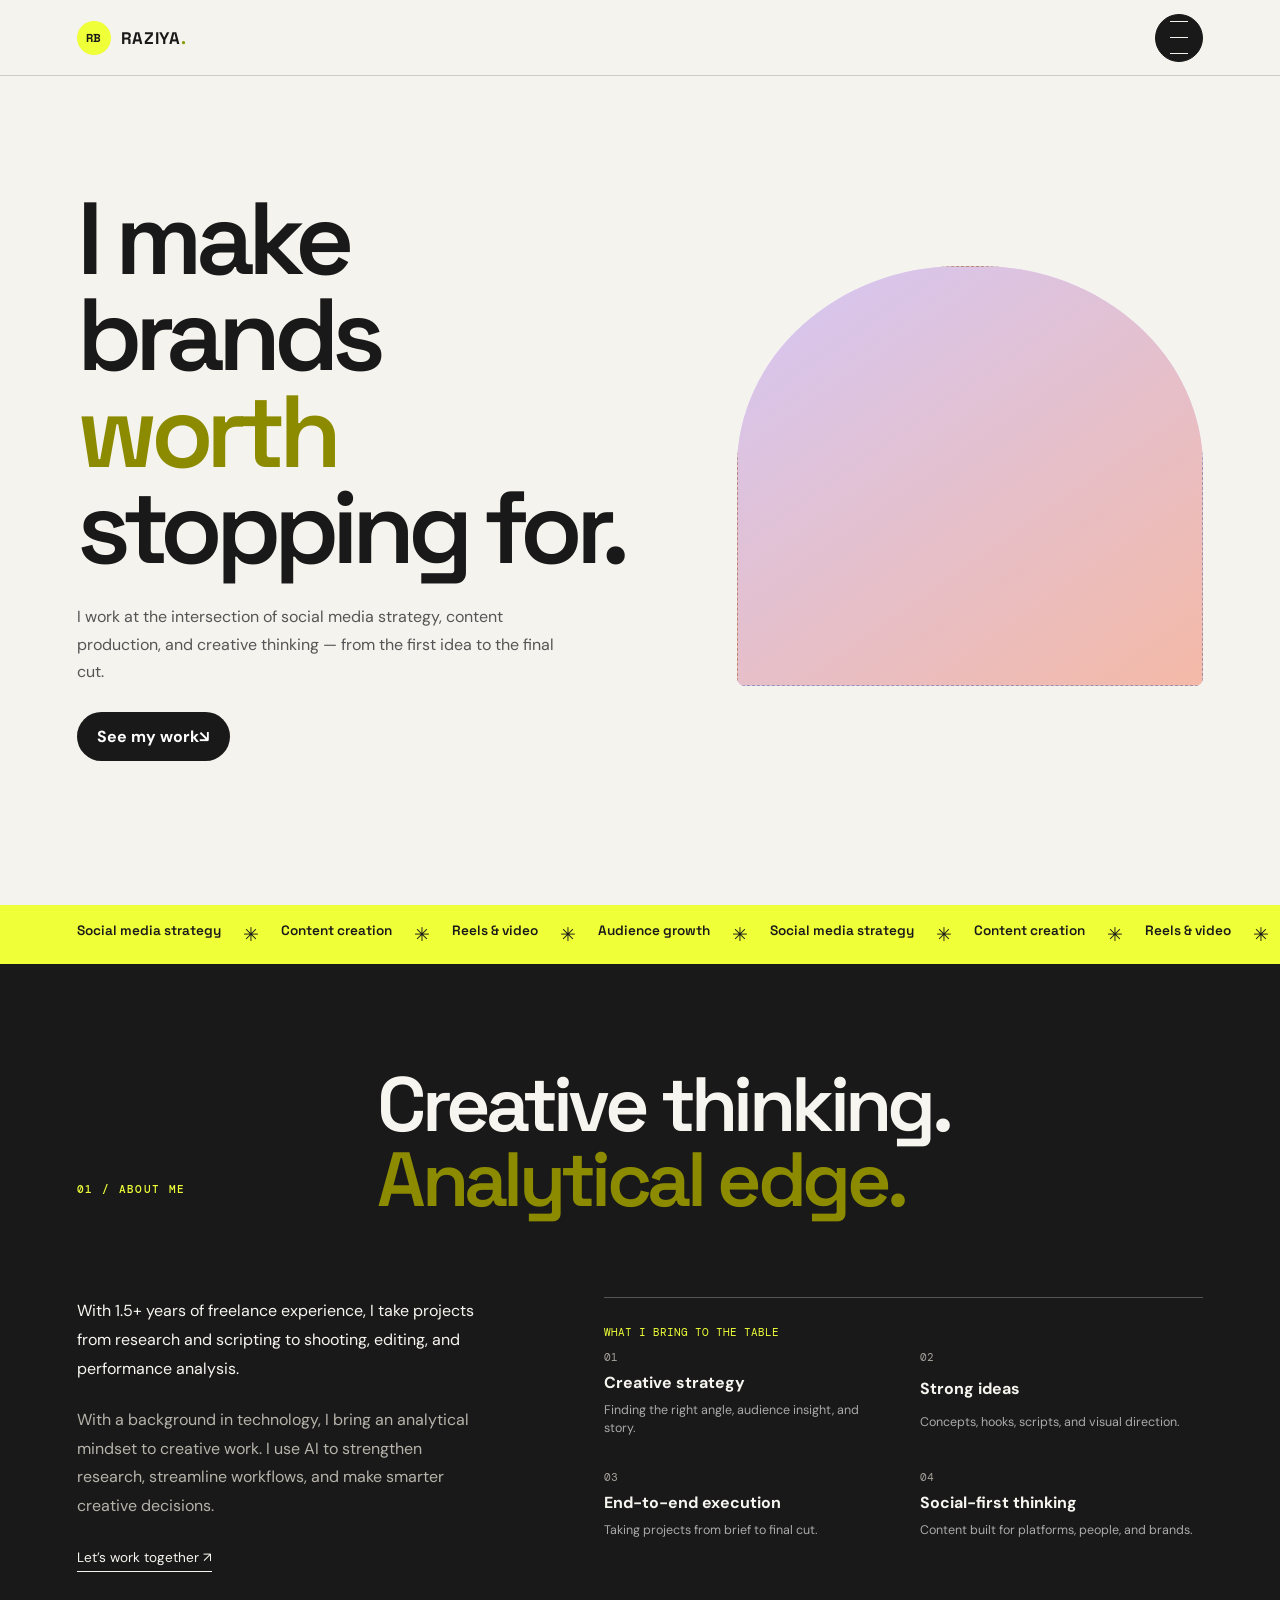
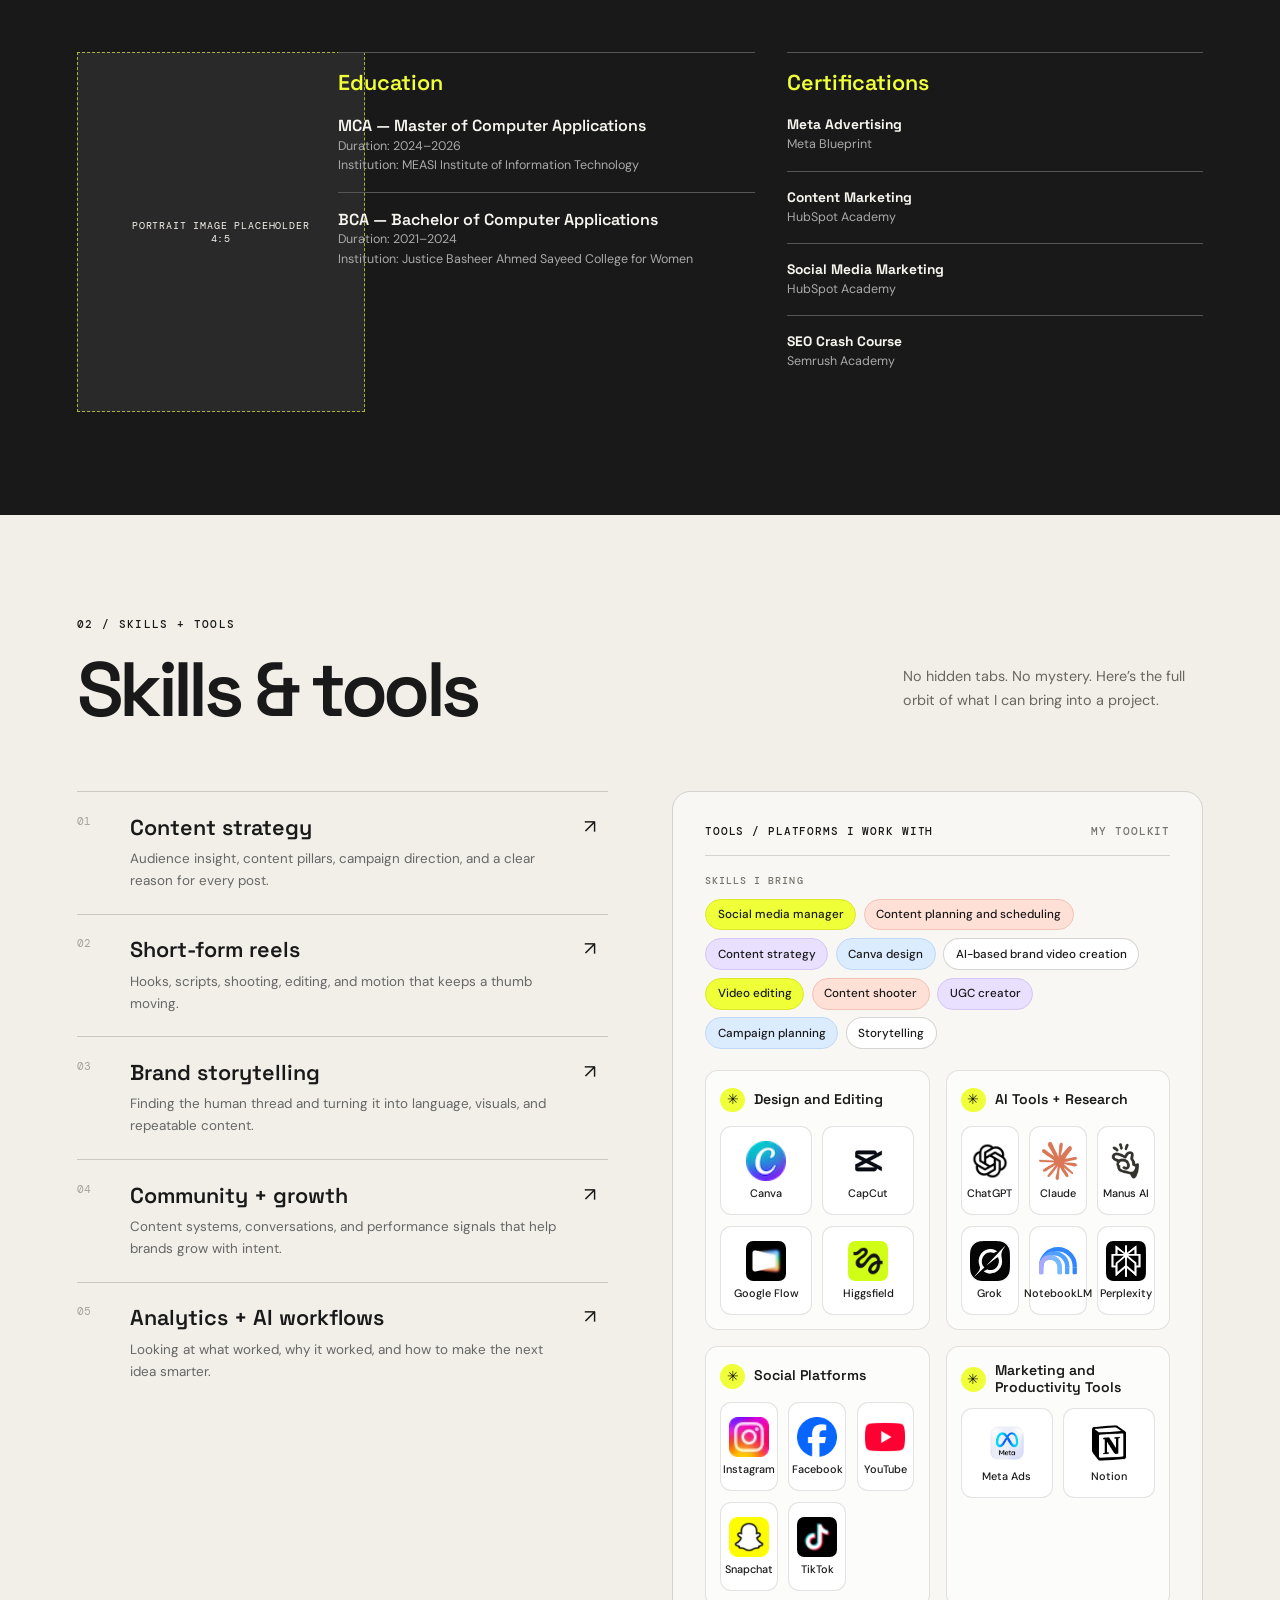
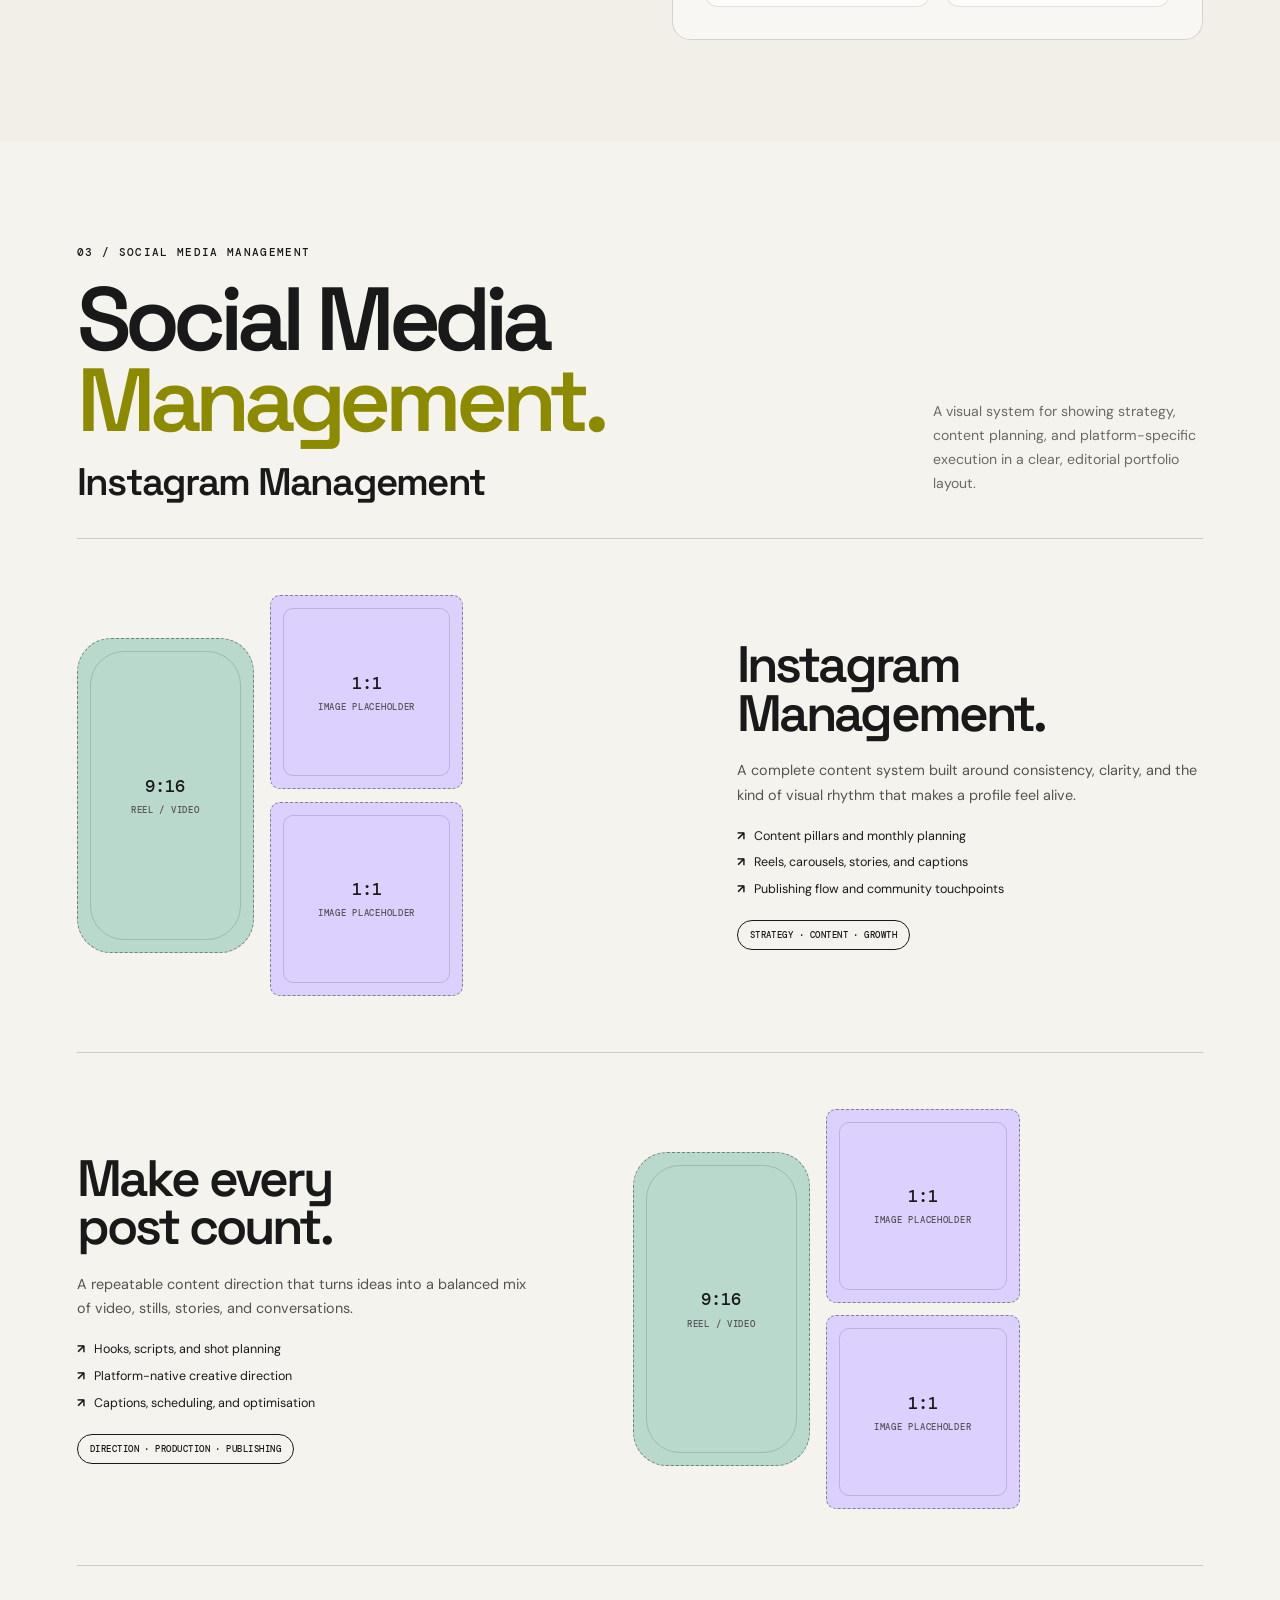
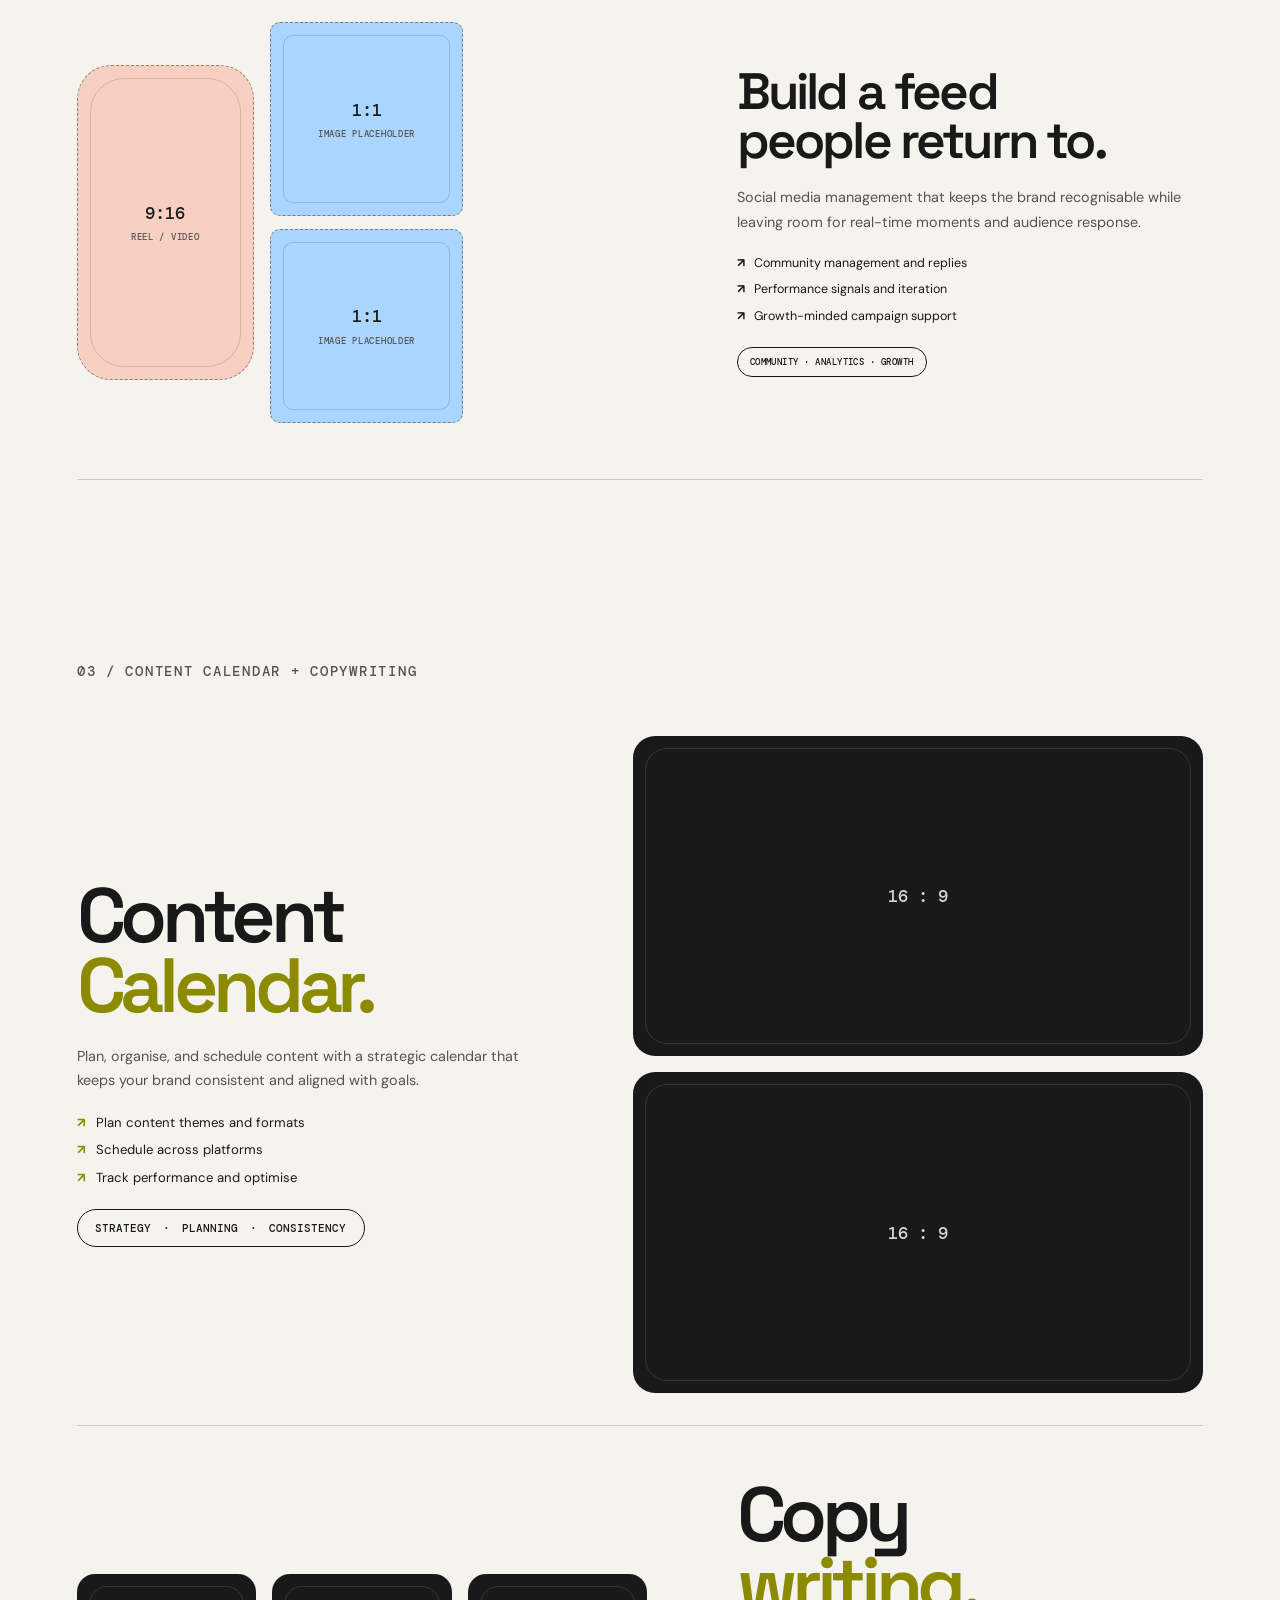
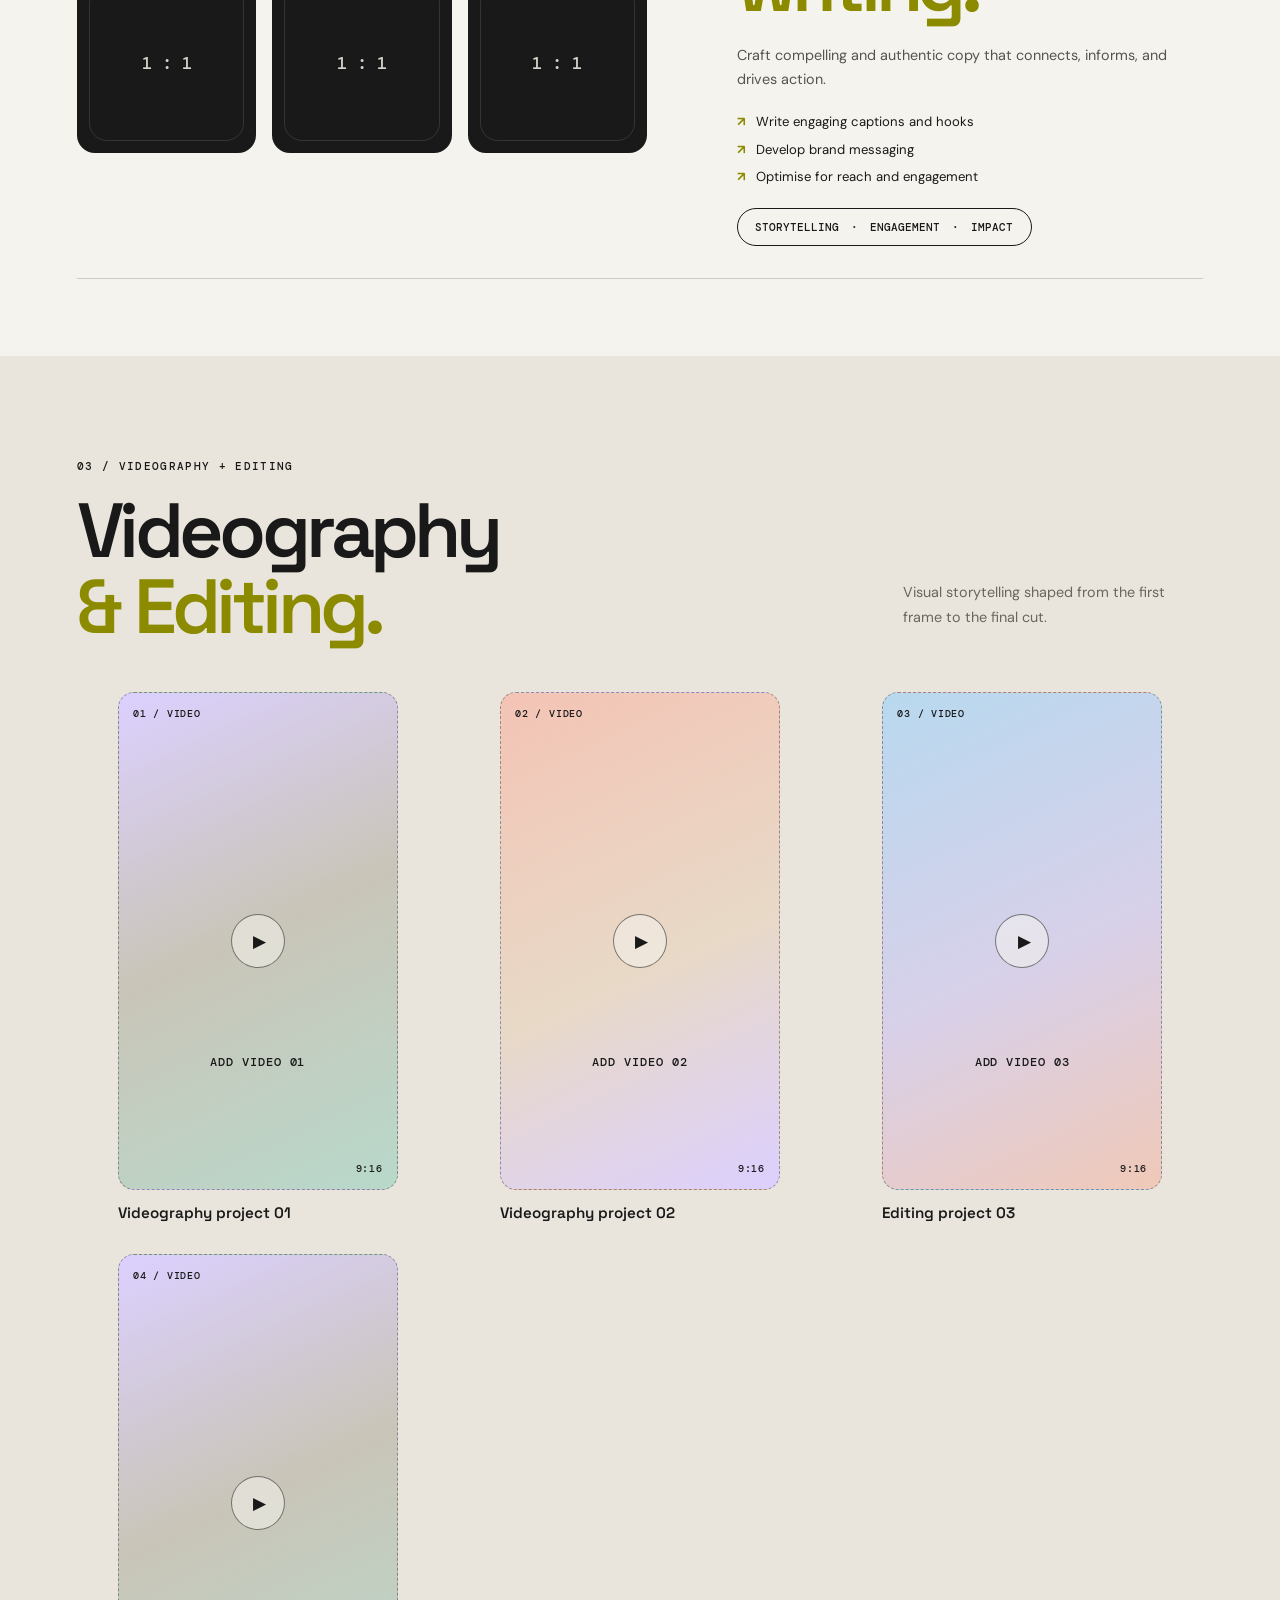
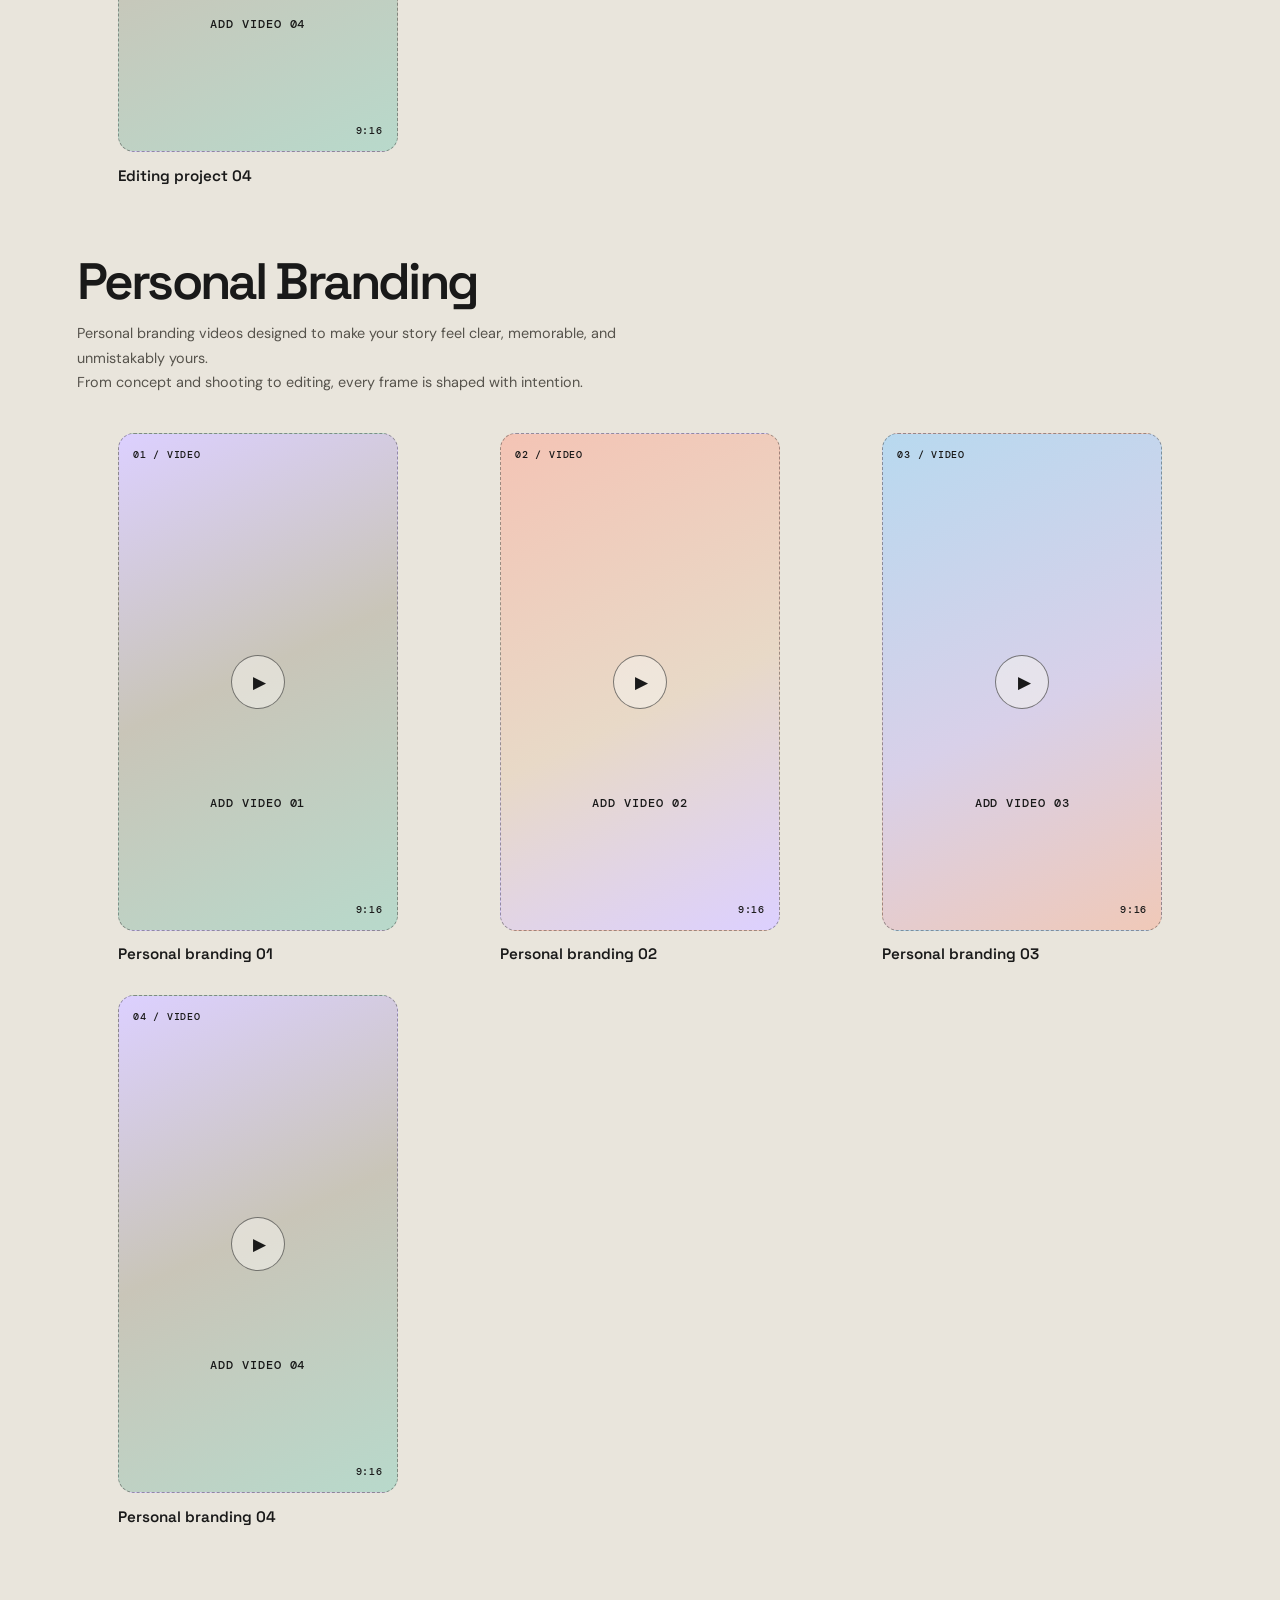
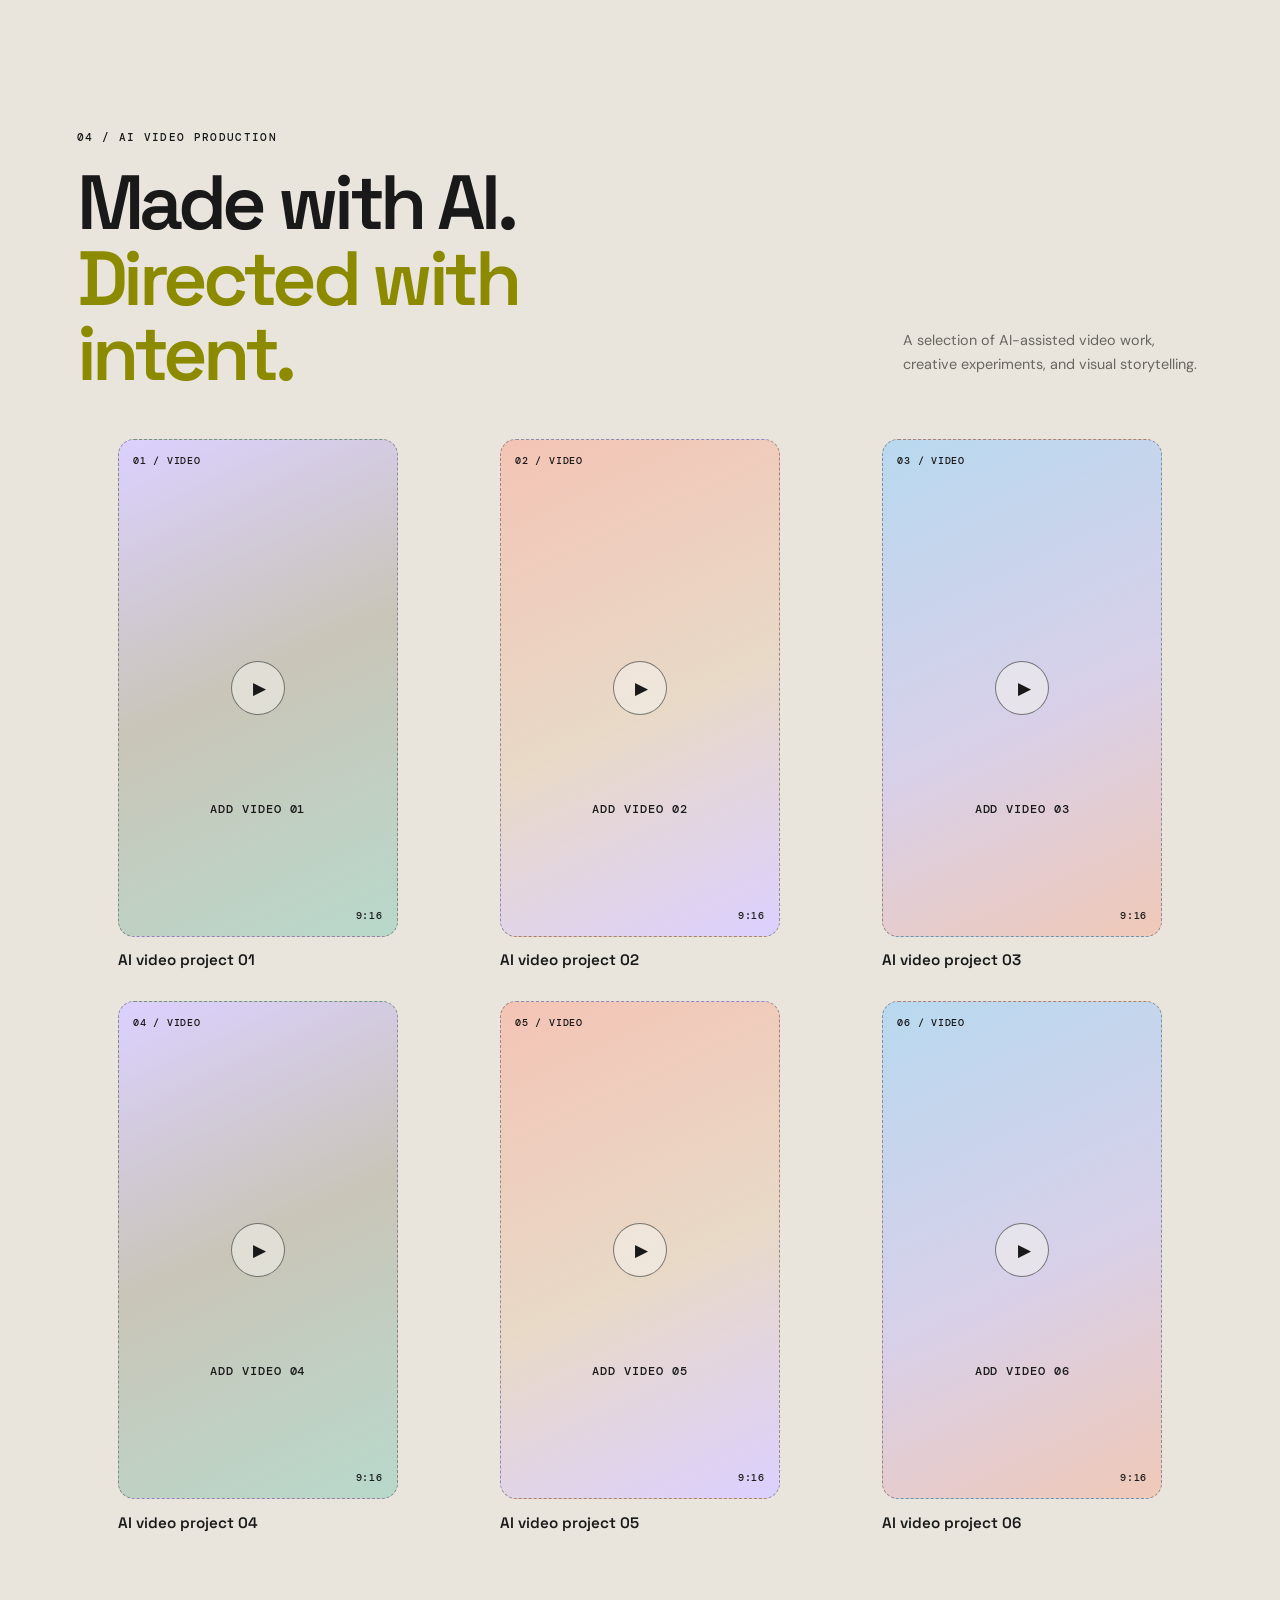
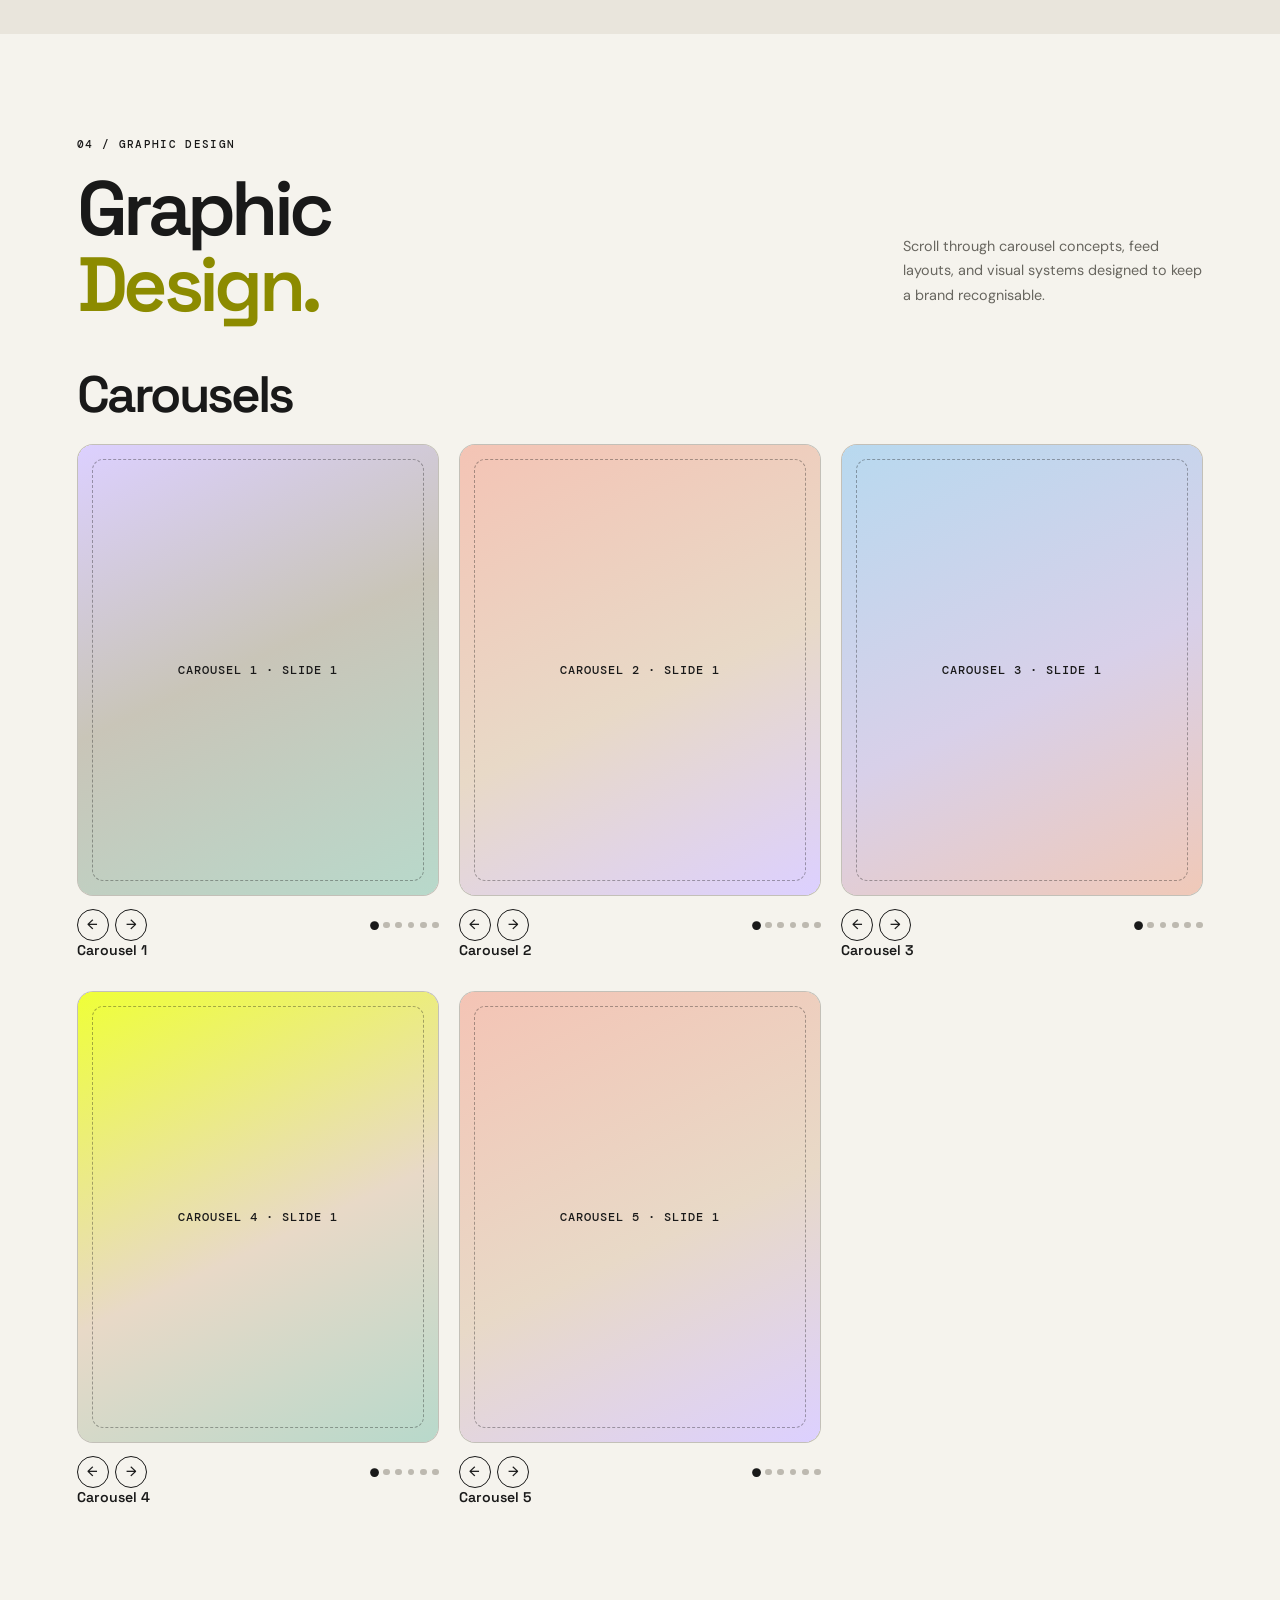
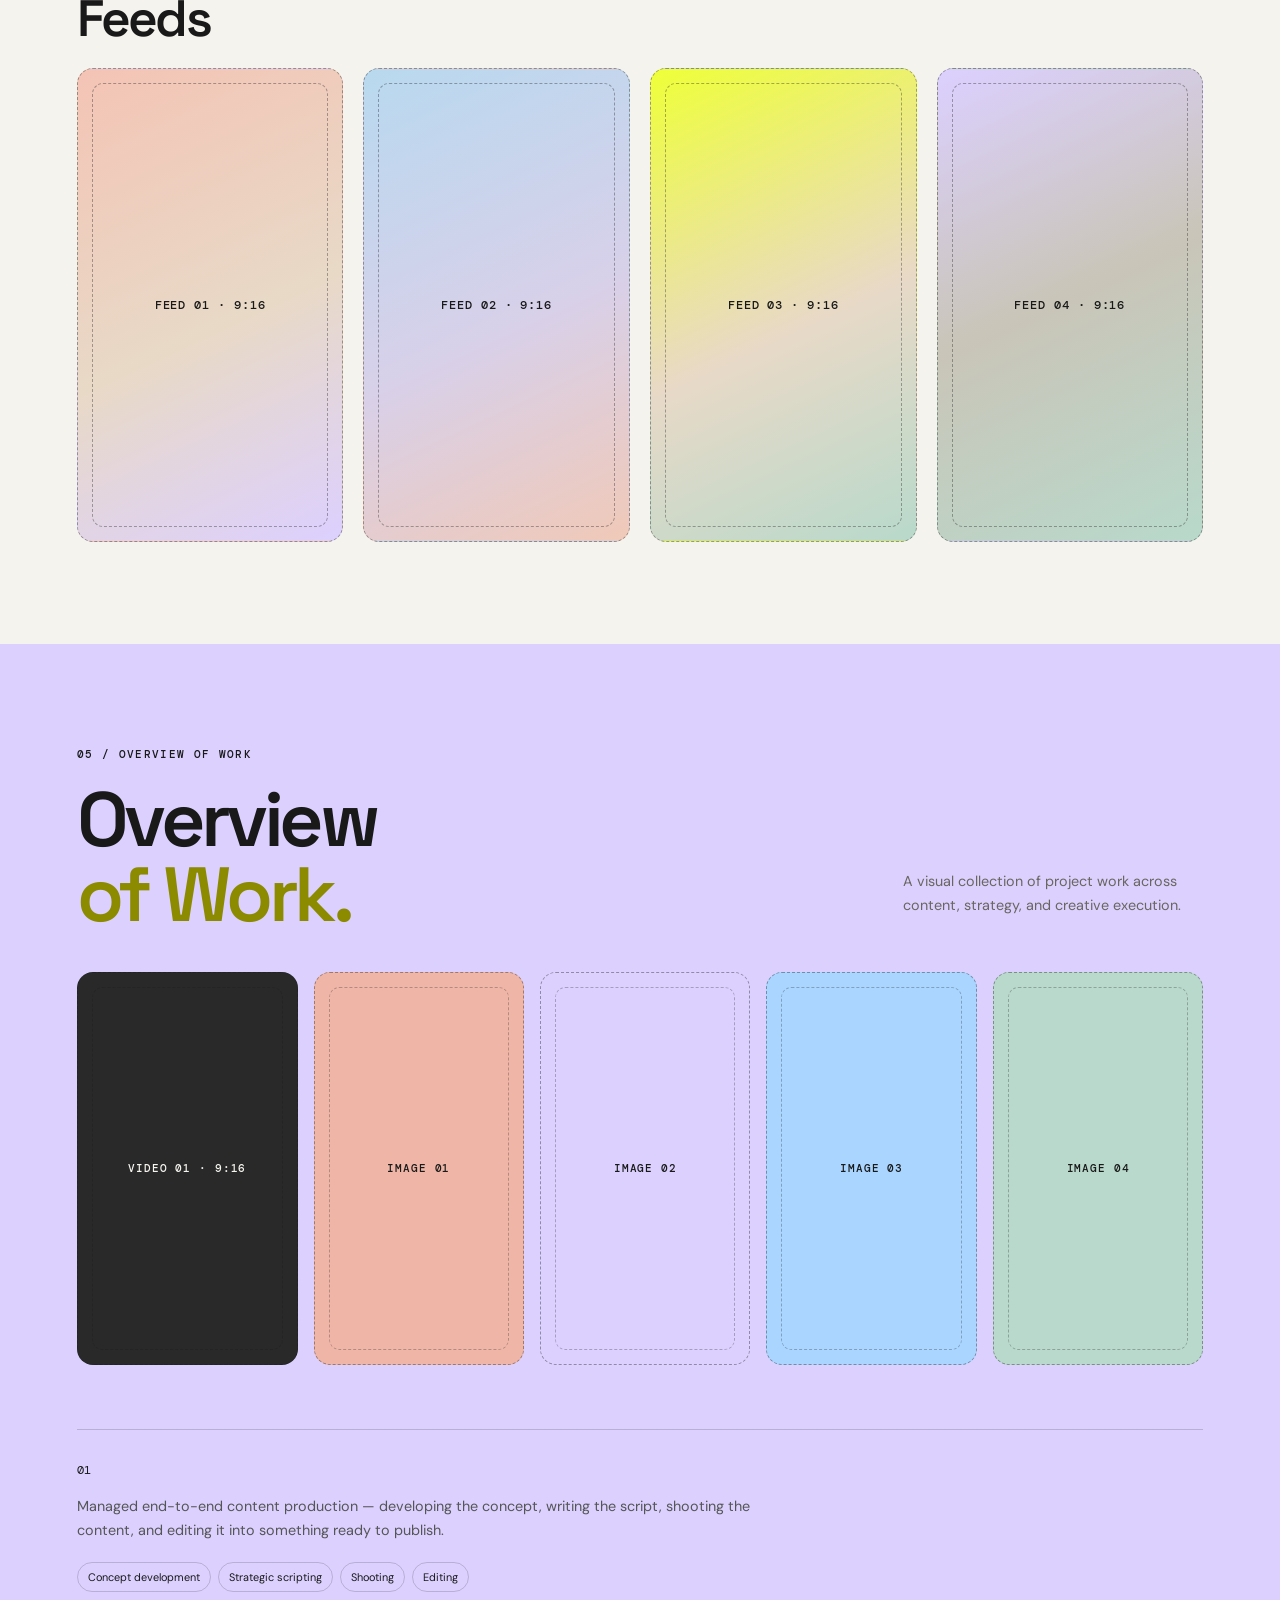
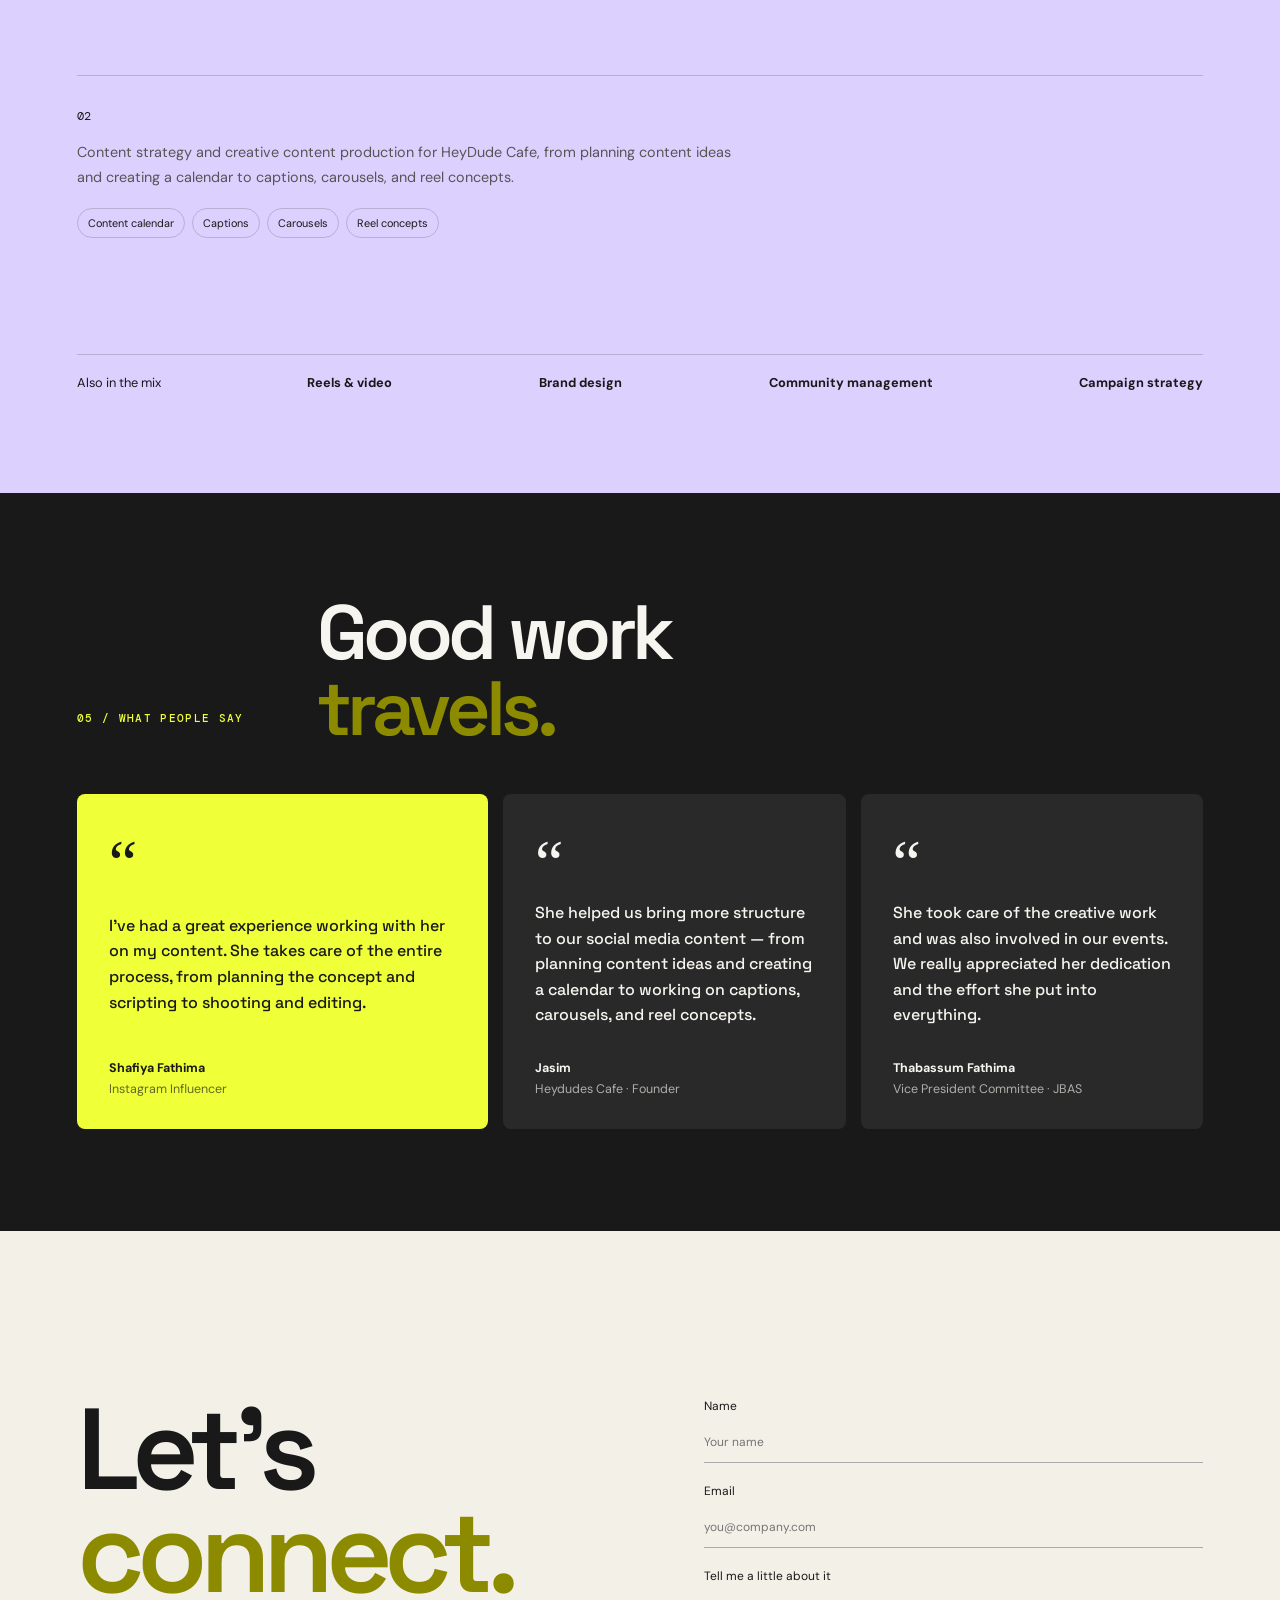
==== index -back up Copy.html @ 6b1a585c "Update portfolio sections" ====
<!doctype html>
<html lang="en">
  <head>
    <meta charset="UTF-8" />
    <meta name="viewport" content="width=device-width, initial-scale=1.0" />
    <meta name="theme-color" content="#efff38" />
    <meta name="description" content="Raziya Banu is a social media strategist and content producer working across strategy, reels, storytelling, and brand growth." />
    <title>Raziya Banu — Portfolio Preview</title>
    <link rel="preconnect" href="https://fonts.googleapis.com" />
    <link rel="preconnect" href="https://fonts.gstatic.com" crossorigin />
    <link href="https://fonts.googleapis.com/css2?family=DM+Mono:wght@400;500&family=DM+Sans:wght@400;500;700&family=Space+Grotesk:wght@500;600;700&display=swap" rel="stylesheet" />
    <style>
      :root{--ink:#191919;--paper:#f5f3ed;--lime:#efff38;--coral:#ff8067;--lilac:#dcd0ff;--blue:#a9d5ff;--muted:#77746d;--line:rgba(25,25,25,.18);font-synthesis:none}
      *{box-sizing:border-box}html{scroll-behavior:smooth}body{margin:0;background:var(--paper);color:var(--ink);font-family:"DM Sans",Arial,sans-serif}a{color:inherit;text-decoration:none}.section-pad{padding:clamp(3.5rem,8vw,7.5rem) max(6vw,24px)}.site-header{height:76px;padding:0 6vw;display:flex;align-items:center;justify-content:space-between;border-bottom:1px solid var(--line);background:var(--paper);position:relative;z-index:2}.wordmark{font:700 1.05rem "Space Grotesk",sans-serif;letter-spacing:.04em;display:flex;align-items:center;gap:10px}.wordmark-mark{display:grid;place-items:center;width:34px;height:34px;background:var(--lime);border-radius:50%;font-size:.72rem}.wordmark-dot{color:#8a9a00}.desktop-nav{display:flex;gap:clamp(14px,2.5vw,34px);font-size:.83rem}.desktop-nav a:hover,.contact-links a:hover{ text-decoration:underline;text-underline-offset:5px}.header-cta{font-size:.75rem;border:1px solid var(--ink);border-radius:99px;padding:11px 16px}.menu-toggle{display:none}.hero{padding-top:2.2rem;padding-bottom:4rem;min-height:640px}.hero-topline,.hero-bottomline,.contact-topline,.footer-bottom{display:flex;justify-content:space-between;gap:20px;font:500 .68rem "DM Mono",monospace;text-transform:uppercase;letter-spacing:.08em}.hero-grid{display:grid;grid-template-columns:1.1fr .9fr;gap:7vw;align-items:center;padding:5rem 0}.kicker{font:500 .7rem "DM Mono",monospace;letter-spacing:.12em;text-transform:uppercase;margin:0 0 1.3rem}.hero h1{font:600 clamp(3.5rem,8vw,7.6rem)/.94 "Space Grotesk",sans-serif;letter-spacing:-.07em;margin:0}.hero h1 em,h2 em,h3 em{font-style:normal;color:#8c8b00}.hero-summary{max-width:480px;line-height:1.7;color:#555;margin:1.7rem 0}.hero-actions{display:flex;align-items:center;gap:25px}.button{display:inline-flex;padding:14px 20px;border:0;border-radius:99px;font-weight:700}.button-dark{background:var(--ink);color:white}.text-link,.line-arrow-link{font-size:.85rem;border-bottom:1px solid;padding-bottom:5px}.hero-stage{height:420px;position:relative;background:var(--lilac);border-radius:48% 48% 8px 8px;overflow:hidden}.media-slot{display:grid;place-items:center;position:relative;min-height:150px;background:rgba(25,25,25,.08);border:1px dashed rgba(25,25,25,.3);color:#555;text-align:center}.slot-index,.slot-meta{position:absolute;font: .58rem "DM Mono",monospace;letter-spacing:.08em}.slot-index{top:12px;left:12px}.slot-meta{bottom:12px;right:12px}.slot-center{font-size:.9rem;line-height:1.5}.hero-image-slot{position:absolute;inset:0;background:linear-gradient(145deg,#d4c7f5,#f4b9a7)}.hero-video-stack{position:absolute;right:7%;bottom:8%;display:flex;gap:12px}.hero-video-slot{width:105px;height:180px;background:#c8e8d9;border-radius:50px}.small-video{background:#f8d2c3}.hero-sticker{position:absolute;left:7%;bottom:9%;background:var(--lime);width:95px;height:95px;border-radius:50%;display:grid;place-items:center;text-align:center;font:600 .68rem "DM Mono";transform:rotate(-12deg)}.hero-sticker strong{font-size:1.3rem}.marquee-band{background:var(--lime);padding:17px 6vw;overflow:hidden;font:600 .85rem "Space Grotesk"}.marquee-track{display:flex;justify-content:space-between;gap:22px;white-space:nowrap}.marquee-track b{font-size:1.2rem}.section-dark{background:var(--ink);color:#f7f5ef}.section-dark .muted-copy,.section-dark .heading-note{color:#b6b3aa}.section-heading{display:grid;grid-template-columns:.5fr 1.2fr .8fr;gap:25px;align-items:end}.section-heading h2,.skills h2,.work h2{font:600 clamp(2.8rem,6vw,5.7rem)/.98 "Space Grotesk";letter-spacing:-.06em;margin:0}.lime{color:var(--lime)}.heading-note{max-width:300px;line-height:1.7;color:#68665f;font-size:.9rem}.about-body{display:grid;grid-template-columns:.8fr 1.2fr;gap:10vw;margin:5rem 0}.about-copy{max-width:430px;line-height:1.8}.about-copy p{margin:0 0 1.4rem}.about-brings{border-top:1px solid #555;padding-top:1rem}.bring-label{font: .68rem "DM Mono";text-transform:uppercase;color:var(--lime)}.bring-grid{display:grid;grid-template-columns:1fr 1fr;gap:2rem}.bring-grid div{display:grid;gap:8px}.bring-grid span,.capability-number{font: .7rem "DM Mono";color:#a6a39b}.bring-grid small{color:#aaa;font-size:.78rem;line-height:1.5}.media-row{display:grid;grid-template-columns:1fr 1fr .7fr;gap:14px}.landscape-slot{min-height:220px}.coral-slot{background:#f3b5a4}.lilac-slot{background:#d9ccf4}.about-video-slot{background:#b6d8cb}.skills{background:#f1efe8}.skills-heading,.work-heading{display:flex;justify-content:space-between;align-items:end;gap:30px;margin-bottom:4rem}.skills-heading>div,.work-heading>div{max-width:600px}.skills-layout{display:grid;grid-template-columns:1fr 1fr;gap:7vw}.capability-row{display:grid;grid-template-columns:38px 1fr 24px;gap:15px;padding:1.35rem 0;border-top:1px solid var(--line);align-items:start}.capability-row h3{font:600 1.35rem "Space Grotesk";margin:0 0 .45rem}.capability-row p{font-size:.84rem;line-height:1.65;color:#666;margin:0;max-width:470px}.capability-arrow{font-size:1.2rem}.tool-stack{background:#e8e5dc}.work{background:var(--lilac)}.work-wall{display:grid;gap:5rem}.project-card{display:grid;grid-template-columns:35px 1fr 1fr;gap:25px;align-items:center}.project-cafe{grid-template-columns:35px 1fr 1fr}.project-number{font: .75rem "DM Mono"}.project-media{display:flex;gap:12px;align-items:center}.project-image{flex:1;min-height:300px}.project-reel{width:35%;min-height:260px}.project-image-coral{background:#efb6a7}.project-reel-dark{background:#292929;color:white}.project-reel-mint{background:#a9d5c4}.project-image-blue{background:#a9d5ff}.project-copy{padding:1.5rem}.project-meta{display:flex;flex-wrap:wrap;gap:12px;justify-content:space-between;font: .62rem "DM Mono";text-transform:uppercase}.project-copy h3{font:600 clamp(2rem,4vw,3.7rem)/1 "Space Grotesk";letter-spacing:-.05em;margin:1.5rem 0}.project-copy p{line-height:1.7;color:#555;font-size:.9rem}.project-tags{display:flex;flex-wrap:wrap;gap:7px;margin:1.2rem 0}.project-tags span{font-size:.68rem;border:1px solid var(--line);border-radius:99px;padding:7px 10px}.project-link{font-size:.8rem;border-bottom:1px solid;padding-bottom:5px}.work-strip{display:flex;justify-content:space-between;gap:15px;flex-wrap:wrap;border-top:1px solid var(--line);margin-top:4rem;padding-top:1.2rem;font-size:.8rem}.testimonial-heading{margin-bottom:3rem}.testimonial-wall{display:grid;grid-template-columns:1.2fr 1fr 1fr;gap:15px}.quote-card{padding:2rem;background:#292929;border-radius:8px;display:flex;flex-direction:column;justify-content:space-between;min-height:260px}.quote-feature{background:var(--lime);color:var(--ink)}.quote-mark{font:4rem Georgia}.quote-card blockquote,.quote-card p{font:500 1rem/1.6 "Space Grotesk";margin:0 0 2rem}.quote-author{display:grid;gap:5px;font-size:.78rem}.quote-author span{opacity:.65}.contact{background:#f3f0e7}.contact-layout{display:grid;grid-template-columns:1fr 1fr;gap:10vw;padding:4rem 0}.contact-copy h2{font:600 clamp(4rem,9vw,8rem)/.9 "Space Grotesk";letter-spacing:-.07em;margin:0}.contact-copy p{max-width:420px;line-height:1.7;color:#555}.email-link{display:inline-block;margin:1.2rem 0;font:600 1.1rem "Space Grotesk"}.contact-links{display:flex;gap:20px;flex-wrap:wrap;font-size:.8rem}.contact-form{display:grid;gap:1.2rem}.contact-form label{display:grid;gap:8px;font-size:.75rem}.contact-form input,.contact-form textarea{width:100%;border:0;border-bottom:1px solid #aaa;background:transparent;padding:12px 0;font:inherit;resize:vertical}.contact-media-row{display:grid;grid-template-columns:1fr 1fr .7fr;gap:14px}.contact-image-slot,.contact-video-slot{min-height:200px}.contact-blue{background:#b4d9f4}.contact-coral{background:#f2b6a6}.contact-video-slot{background:#b9d9cc}.site-footer{background:var(--ink);color:white;padding:3rem 6vw}.footer-top{display:flex;align-items:center;justify-content:space-between;padding-bottom:3rem}.footer-top p{line-height:1.5;color:#bbb}.back-top{font-size:.8rem}.footer-bottom{border-top:1px solid #555;padding-top:1.2rem;color:#aaa}.footer-bottom div{display:flex;gap:18px}
      @media(max-width:800px){.desktop-nav{display:none}.header-cta{margin-left:auto}.hero-grid{grid-template-columns:1fr;padding:3.5rem 0;gap:3rem}.hero-stage{height:340px}.section-heading{grid-template-columns:1fr;gap:12px}.about-body,.skills-layout,.contact-layout{grid-template-columns:1fr;gap:3rem}.skills-heading,.work-heading{align-items:start;flex-direction:column}.project-card,.project-cafe{grid-template-columns:25px 1fr}.project-card .project-media{grid-column:2}.project-card .project-copy{grid-column:2}.testimonial-wall{grid-template-columns:1fr}.quote-card{min-height:210px}.bring-grid{gap:1.5rem}.footer-top{gap:20px;flex-wrap:wrap}}
      @media(max-width:520px){.site-header{padding:0 20px}.header-cta{font-size:.65rem;padding:9px 11px}.section-pad{padding-left:22px;padding-right:22px}.hero-topline span:last-child{display:none}.hero h1{font-size:3.65rem}.hero-stage{height:290px}.marquee-track{justify-content:flex-start}.media-row,.contact-media-row{grid-template-columns:1fr 1fr}.media-row>*:last-child,.contact-media-row>*:last-child{display:none}.bring-grid{grid-template-columns:1fr 1fr}.skills-heading{margin-bottom:2.5rem}.project-media{min-width:0}.project-image{min-height:220px}.project-reel{min-height:190px}.footer-bottom{flex-wrap:wrap}.tool-stack{padding:1rem!important}}
    </style>
    <style>
      /* Skills + tools refresh */
      #skills .skills-layout { align-items: start; gap: clamp(2rem, 5vw, 5.5rem); }
      #skills .tool-stack { padding: clamp(1.15rem, 2.5vw, 2rem); border: 1px solid rgba(25, 25, 25, .16); border-radius: 1.15rem; background: rgba(255,255,255,.48); min-width: 0; }
      #skills .tool-stack-top { display:flex; justify-content:space-between; gap:1rem; align-items:center; padding-bottom:1rem; margin-bottom:1.1rem; border-bottom:1px solid rgba(25,25,25,.16); font: 500 .68rem/1.4 "DM Mono", monospace; letter-spacing:.08em; text-transform:uppercase; }
      #skills .tool-stack-top span:last-child { opacity:.58; white-space:nowrap; }
      #skills .tool-groups { display:grid; grid-template-columns:repeat(2,minmax(0,1fr)); align-items:stretch; gap:1rem; }
      #skills .tool-group { min-width:0; padding:.9rem; border:1px solid rgba(25,25,25,.12); border-radius:.8rem; background:rgba(255,255,255,.58); }
      #skills .tool-group-heading { display:flex; align-items:center; gap:.55rem; min-height:1.8rem; margin:0 0 .7rem; }
      #skills .tool-group-icon { display:grid; place-items:center; width:1.55rem; height:1.55rem; flex:0 0 1.55rem; border-radius:50%; background:#efff38; font-size:.85rem; }
      #skills .tool-group-heading h3 { margin:0; font:600 .88rem/1.25 "Space Grotesk",sans-serif; }
      #skills .tool-skills-label { margin: .15rem 0 .7rem; font:500 .65rem/1.3 "DM Mono",monospace; letter-spacing:.1em; text-transform:uppercase; color:#77746d; }
      #skills .tool-skill-cloud { margin-bottom:1.3rem; }
      #skills .tool-group-wide { grid-column:1 / -1; }
      #skills .brand-tool-grid { display:grid; grid-template-columns:repeat(4,minmax(0,1fr)); gap:.5rem; }
      #skills .brand-tool { display:flex; min-width:0; min-height:6rem; flex-direction:column; align-items:center; justify-content:center; gap:.4rem; padding:.6rem .25rem; border:1px solid rgba(25,25,25,.12); border-radius:.7rem; background:#fff; font:500 .68rem/1.2 "DM Sans",sans-serif; text-align:center; }
      #skills .brand-icon { display:grid; place-items:center; width:2.5rem; height:2.5rem; color:#191919; }
      #skills .brand-icon svg { width:100%; height:100%; }
      #skills .social-icon-grid { display:grid; grid-template-columns:repeat(5,minmax(0,1fr)); align-items:center; justify-items:center; width:100%; gap:.8rem; padding:.35rem 0; }
      #skills .social-icon { display:grid; place-items:center; width:100%; min-width:0; height:3rem; padding:0; border:0; border-radius:0; background:transparent; color:#191919; }
      #skills .social-icon svg { display:block; width:2.15rem; height:2.15rem; }
      #skills .social-icon.instagram { color:#c13584; }
      #skills .social-icon.facebook { color:#1877f2; }
      #skills .social-icon.youtube { color:#ff0033; }
      #skills .social-icon.snapchat { color:#111; }
      #skills .social-icon.tiktok { color:#111; }
      #skills .capcut-icon { color:#111; }
      #skills .flow-icon { color:#4285f4; }
      #skills .higgs-icon { color:#6f54b5; }
      #skills .tool-cloud { display:flex; flex-wrap:wrap; gap:.48rem; }
      #skills .tool-pill { display:inline-flex; align-items:center; max-width:100%; padding:.48rem .72rem; border:1px solid rgba(25,25,25,.18); border-radius:999px; background:#fff; color:#191919; font:500 .73rem/1.25 "DM Sans",sans-serif; overflow-wrap:anywhere; }
      #skills .tool-pill.tool-lime { background:#efff38; border-color:#dce92d; }
      #skills .tool-pill.tool-coral { background:#ffe0d7; border-color:#f2c2b6; }
      #skills .tool-pill.tool-lilac { background:#e9e0ff; border-color:#d4c7f5; }
      #skills .tool-pill.tool-blue { background:#dcecff; border-color:#bfd8f5; }
      #skills .tool-note { display:flex; flex-direction:column; gap:.35rem; margin-top:1.2rem; padding:1rem 1.1rem; border-radius:.75rem; background:#191919; color:#fff; }
      #skills .tool-note span { color:#efff38; font:500 .65rem/1.3 "DM Mono",monospace; letter-spacing:.1em; text-transform:uppercase; }
      #skills .tool-note strong { font:600 1rem/1.35 "Space Grotesk",sans-serif; }
      @media (max-width: 760px) {
        #skills .tool-groups { grid-template-columns:1fr; }
        #skills .tool-group { padding:.9rem; }
        #skills .tool-group-wide { grid-column:auto; }
        #skills .brand-tool-grid { grid-template-columns:repeat(4,minmax(0,1fr)); }
      }
      @media (max-width: 420px) { #skills .social-icon-grid { gap:.55rem; } #skills .social-icon svg { width:1.9rem; height:1.9rem; } }
      /* Colored icon grid: scoped to Skills + Tools only */
      #skills .tool-groups { grid-template-columns:repeat(2,minmax(0,1fr)); align-items:start; gap:1rem; }
      #skills .tool-group-wide { grid-column:auto; }
      #skills .brand-tool-grid { grid-template-columns:repeat(2,minmax(0,1fr)); gap:.65rem; }
      #skills .brand-tool-grid.ai-tools { grid-template-columns:repeat(3,minmax(0,1fr)); gap:.65rem; }
      #skills .brand-tool-grid.social-tools { grid-template-columns:repeat(3,minmax(0,1fr)); gap:.65rem; }
      #skills .brand-tool-grid.marketing-tools { grid-template-columns:repeat(2,minmax(0,1fr)); grid-auto-rows:minmax(5.6rem,auto); width:100%; max-width:13rem; gap:.65rem; align-items:stretch; margin-top:0; margin-bottom:auto; }
      #skills .tool-group.tool-group-wide:has(.marketing-tools) { align-self:stretch; display:flex; flex-direction:column; }
      #skills .brand-tool-grid.marketing-tools .brand-tool { width:100%; height:100%; min-height:5.6rem; }
      #skills .brand-tool { min-height:5.6rem; }
      #skills .brand-icon { overflow:hidden; border-radius:.45rem; }
      #skills .brand-icon img { display:block; width:100%; height:100%; object-fit:contain; }
      #skills .social-tools .brand-tool { min-height:5.6rem; }
      @media (max-width:900px) and (min-width:761px) {
        #skills .tool-groups { gap:.75rem; }
        #skills .brand-tool-grid { gap:.4rem; }
        #skills .brand-tool { min-height:5.2rem; padding:.5rem .2rem; }
        #skills .brand-icon { width:2.25rem; height:2.25rem; }
      }
      @media (max-width:760px) {
        #skills .tool-groups { grid-template-columns:1fr; }
        #skills .tool-group-wide { grid-column:auto; }
        #skills .brand-tool-grid { grid-template-columns:repeat(2,minmax(0,1fr)); gap:.6rem; }
        #skills .brand-tool-grid.ai-tools { grid-template-columns:repeat(3,minmax(0,1fr)); gap:.6rem; }
        #skills .brand-tool-grid.social-tools { grid-template-columns:repeat(3,minmax(0,1fr)); gap:.6rem; }
        #skills .brand-tool-grid.marketing-tools { grid-template-columns:repeat(2,minmax(0,1fr)); grid-auto-rows:minmax(5.2rem,auto); max-width:13rem; gap:.6rem; margin-top:0; margin-bottom:auto; }
      }
      @media (max-width:420px) {
        #skills .brand-tool-grid, #skills .brand-tool-grid.ai-tools, #skills .brand-tool-grid.social-tools, #skills .brand-tool-grid.marketing-tools { grid-template-columns:repeat(2,minmax(0,1fr)); gap:.55rem; }
        #skills .brand-tool-grid.marketing-tools { grid-auto-rows:minmax(5rem,auto); max-width:none; margin-top:0; margin-bottom:auto; }
      }
    </style>

    <style>
      .ai-video { background:#e9e5dc; }
      .ai-video-heading { display:flex; justify-content:space-between; align-items:end; gap:30px; margin-bottom:3rem; }
      .ai-video-heading>div { max-width:650px; }
      .ai-video h2 { margin:0; font:600 clamp(2.8rem,6vw,5.7rem)/.98 "Space Grotesk"; letter-spacing:-.06em; }
      .ai-video h2 em { color:#8c8b00; }
      .ai-video-grid { display:grid; grid-template-columns:repeat(3,minmax(0,1fr)); gap:2rem 1.25rem; }
      .ai-video-card { min-width:0; }
      .ai-video-frame { position:relative; display:grid; place-items:center; width:min(100%,280px); aspect-ratio:9 / 16; margin:0 auto; overflow:hidden; border:1px dashed rgba(25,25,25,.38); border-radius:1rem; background:linear-gradient(155deg,#dcd0ff 0%,#c9c5b8 48%,#b8d9cb 100%); color:#191919; }
      .ai-video-card:nth-child(2) .ai-video-frame,.ai-video-card:nth-child(5) .ai-video-frame { background:linear-gradient(155deg,#f4c4b5,#e8d9c7 55%,#dcd0ff); }
      .ai-video-card:nth-child(3) .ai-video-frame,.ai-video-card:nth-child(6) .ai-video-frame { background:linear-gradient(155deg,#b8d9ef,#d8d0e9 55%,#f0c9b8); }
      .ai-video-index,.ai-video-ratio { position:absolute; font:500 .62rem "DM Mono",monospace; letter-spacing:.08em; }
      .ai-video-index { top:14px; left:14px; }
      .ai-video-ratio { right:14px; bottom:14px; }
      .ai-video-play { display:grid; place-items:center; width:54px; height:54px; padding-left:4px; border:1px solid rgba(25,25,25,.55); border-radius:50%; background:rgba(245,243,237,.55); font-size:1.05rem; }
      .ai-video-hint { position:absolute; bottom:24%; font:500 .72rem "DM Mono",monospace; text-transform:uppercase; letter-spacing:.08em; }
      .ai-video-card>p { width:min(100%,280px); margin: .85rem auto 0; font:600 .95rem "Space Grotesk"; }
      @media(max-width:800px) { .ai-video-heading { align-items:start; flex-direction:column; } .ai-video-grid { grid-template-columns:repeat(2,minmax(0,1fr)); gap:1.5rem 1rem; } }
      @media(max-width:520px) { .ai-video-grid { gap:1.25rem .75rem; } .ai-video-frame { border-radius:.75rem; } .ai-video-card>p { font-size:.8rem; } }
    </style>

  
    <style>
      /* Social Media Management — added after Skills + Tools */
      .social-management { background:var(--paper); }
      .social-management .social-management-heading { display:flex; justify-content:space-between; align-items:end; gap:40px; padding-bottom:2.3rem; border-bottom:1px solid var(--line); }
      .social-management .social-management-heading h2 { max-width:850px; font:600 clamp(3.2rem,7vw,7.2rem)/.9 "Space Grotesk",sans-serif; letter-spacing:-.07em; margin:0; }
      .social-management .social-management-heading h2 em { display:block; color:#8c8b00; font-style:normal; }
      .social-management .social-management-subtitle { font:600 clamp(1.6rem,3vw,2.8rem)/1 "Space Grotesk",sans-serif; letter-spacing:-.045em; margin:1.4rem 0 0; }
      .social-management .social-management-note { max-width:270px; color:#6c6962; font-size:.88rem; line-height:1.7; margin:0 0 .35rem; }
      .social-management .social-case-list { display:grid; gap:0; }
      .social-management .social-case { display:grid; grid-template-columns:minmax(0,1.1fr) minmax(0,.9fr); gap:7vw; align-items:center; padding:3.5rem 0; border-bottom:1px solid var(--line); }
      .social-management .social-case.reverse { grid-template-columns:minmax(0,.9fr) minmax(0,1.1fr); }
      .social-management .social-case.reverse .social-case-media { order:2; }
      .social-management .social-case.reverse .social-case-copy { order:1; }
      .social-management .social-case-media { display:flex; align-items:center; gap:1rem; min-width:0; }
      .social-management .social-frame { position:relative; display:grid; place-items:center; border:1px dashed rgba(25,25,25,.45); color:#555; text-align:center; overflow:hidden; }
      .social-management .social-frame::after { content:""; position:absolute; inset:12px; border:1px solid rgba(25,25,25,.16); border-radius:inherit; pointer-events:none; }
      .social-management .social-frame b { color:var(--ink); font:500 1.05rem "DM Mono",monospace; }
      .social-management .social-frame small { display:block; margin-top:.45rem; font:500 .56rem "DM Mono",monospace; letter-spacing:.08em; text-transform:uppercase; }
      .social-management .social-reel { width:31%; min-width:150px; aspect-ratio:9/16; background:#b8d9cb; border-radius:34px; }
      .social-management .social-square-stack { display:grid; gap:.8rem; width:34%; max-width:230px; }
      .social-management .social-square { width:100%; aspect-ratio:1; background:var(--lilac); border-radius:10px; }
      .social-management .social-case:nth-child(2) .social-reel { background:#b8d9cb; }
      .social-management .social-case:nth-child(2) .social-square { background:#dcd0ff; }
      .social-management .social-case:nth-child(3) .social-reel { background:#f7d0c3; }
      .social-management .social-case:nth-child(3) .social-square { background:#a9d5ff; }
      .social-management .social-case-copy { max-width:500px; }
      .social-management .social-case-copy h3 { font:600 clamp(2.2rem,4vw,4rem)/.95 "Space Grotesk",sans-serif; letter-spacing:-.055em; margin:0 0 1.25rem; }
      .social-management .social-case-copy h3 em { font-style:italic; color:var(--ink); }
      .social-management .social-case-copy p { max-width:500px; color:#56534c; font-size:.9rem; line-height:1.7; margin:0 0 1.2rem; }
      .social-management .social-case-copy ul { display:grid; gap:.55rem; padding:0; margin:0; list-style:none; font-size:.78rem; line-height:1.45; }
      .social-management .social-case-copy li { display:flex; gap:.6rem; align-items:flex-start; }
      .social-management .social-case-copy li::before { content:"↗"; font-weight:700; }
      .social-management .social-case-tag { display:inline-flex; margin-top:1.35rem; padding:.5rem .75rem; border:1px solid var(--ink); border-radius:999px; font:500 .58rem "DM Mono",monospace; letter-spacing:.05em; text-transform:uppercase; }
      @media(max-width:800px) {
        .social-management .social-management-heading { display:block; }
        .social-management .social-management-note { margin-top:1.4rem; }
        .social-management .social-case, .social-management .social-case.reverse { display:flex; flex-direction:column; align-items:stretch; gap:2rem; }
        .social-management .social-case.reverse .social-case-media, .social-management .social-case.reverse .social-case-copy { order:initial; }
        .social-management .social-case-media { justify-content:center; }
        .social-management .social-reel { min-width:112px; }
        .social-management .social-square-stack { width:38%; max-width:180px; }
        .social-management .social-case-copy { max-width:none; }
      }
      @media(max-width:440px) {
        .social-management .social-case-media { gap:.5rem; }
        .social-management .social-reel { min-width:92px; }
        .social-management .social-square-stack { gap:.45rem; }
        .social-management .social-frame b { font-size:.82rem; }
        .social-management .social-frame small { font-size:.45rem; }
      }
    <style>
      /* Content Calendar + Copywriting section */
      .content-copywriting { background:var(--paper); }
      .content-copywriting .content-copywriting-grid { display:grid; gap:3.4rem 7vw; }
      .content-copywriting .content-calendar-row,
      .content-copywriting .copywriting-row { display:grid; grid-template-columns:minmax(0,.9fr) minmax(0,1.1fr); gap:7vw; align-items:center; padding:3.5rem 0; border-bottom:1px solid var(--line); }
      .content-copywriting .copywriting-row { grid-template-columns:minmax(0,1.1fr) minmax(0,.9fr); }
      .content-copywriting .copywriting-row .content-copywriting-media { order:1; }
      .content-copywriting .copywriting-row .content-copywriting-copy { order:2; }
      .content-copywriting .content-copywriting-copy { max-width:500px; }
      .content-copywriting h2 { font:600 clamp(3rem,6vw,6.2rem)/.9 "Space Grotesk",sans-serif; letter-spacing:-.07em; margin:0 0 1.5rem; }
      .content-copywriting h2 em { display:block; color:#8c8b00; font-style:normal; }
      .content-copywriting p { max-width:470px; color:#56534c; font-size:.9rem; line-height:1.7; margin:0 0 1.25rem; }
      .content-copywriting ul { display:grid; gap:.55rem; padding:0; margin:0 0 1.35rem; list-style:none; font-size:.82rem; line-height:1.45; }
      .content-copywriting li { display:flex; gap:.65rem; align-items:flex-start; }
      .content-copywriting li::before { content:"↗"; color:#8c8b00; font-weight:700; }
      .content-copywriting .content-copywriting-tag { display:inline-flex; gap:.75rem; flex-wrap:wrap; border:1px solid var(--ink); border-radius:99px; padding:.7rem 1.1rem; font:500 .67rem "DM Mono",monospace; text-transform:uppercase; }
      .content-copywriting .content-copywriting-media { display:flex; align-items:center; gap:1rem; min-width:0; }
      .content-copywriting .content-copywriting-frame { position:relative; display:grid; place-items:center; background:#191919; color:#d8d5ce; text-align:center; overflow:hidden; }
      .content-copywriting .content-copywriting-frame::after { content:""; position:absolute; inset:12px; border:1px solid rgba(255,255,255,.12); border-radius:inherit; pointer-events:none; }
      .content-copywriting .content-copywriting-frame b { font:500 1.05rem "DM Mono",monospace; }
      .content-copywriting .calendar-media .content-copywriting-frame { width:100%; aspect-ratio:16/9; border-radius:22px; }
      .content-copywriting .calendar-media { display:grid; gap:1rem; }
      .content-copywriting .copywriting-media { display:grid; grid-template-columns:repeat(3,minmax(0,1fr)); gap:1rem; }
      .content-copywriting .copywriting-media .content-copywriting-frame { width:100%; aspect-ratio:1; border-radius:18px; }
      @media (max-width:800px) {
        .content-copywriting .content-calendar-row,
        .content-copywriting .copywriting-row { grid-template-columns:1fr; gap:2.5rem; }
        .content-copywriting .copywriting-row .content-copywriting-media,
        .content-copywriting .copywriting-row .content-copywriting-copy { order:initial; }
      }
      @media (max-width:520px) {
        .content-copywriting .calendar-media .content-copywriting-frame { border-radius:16px; }
        .content-copywriting .copywriting-media { gap:.65rem; }
        .content-copywriting .copywriting-media .content-copywriting-frame { border-radius:12px; }
      }
    </style>
    <style>
      /* Videography + Editing section */
      .videography-editing .videography-subheading { margin:4.5rem 0 1.6rem; font:600 clamp(2rem,4vw,3.7rem)/.98 "Space Grotesk"; letter-spacing:-.055em; }
      .videography-editing .videography-description { max-width:560px; margin:-.7rem 0 2.4rem; color:#56534c; font-size:.9rem; line-height:1.7; }
    </style>
    <style>
      /* Graphic Design section */
      .graphic-design { background:var(--paper); }
      .graphic-design-heading { display:flex; justify-content:space-between; align-items:end; gap:30px; margin-bottom:3rem; }
      .graphic-design-heading>div { max-width:650px; }
      .graphic-design h2 { margin:0; font:600 clamp(2.8rem,6vw,5.7rem)/.98 "Space Grotesk"; letter-spacing:-.06em; }
      .graphic-design h2 em { color:#8c8b00; }
      .graphic-design-subheading { margin:0 0 1.5rem; font:600 clamp(2rem,4vw,3.7rem)/.98 "Space Grotesk"; letter-spacing:-.055em; }
      .graphic-design-group + .graphic-design-group { margin-top:5.5rem; }
      .graphic-carousel-grid { display:grid; grid-template-columns:repeat(3,minmax(0,1fr)); gap:2rem 1.25rem; }
      .graphic-carousel { min-width:0; }
      .graphic-carousel-viewport { position:relative; overflow:hidden; border:1px solid var(--line); border-radius:1rem; background:#e9e5dc; }
      .graphic-carousel-track { display:flex; transition:transform .45s ease; will-change:transform; }
      .graphic-carousel-slide { position:relative; flex:0 0 100%; display:grid; place-items:center; aspect-ratio:4/5; padding:1rem; background:linear-gradient(155deg,#dcd0ff 0%,#c9c5b8 48%,#b8d9cb 100%); color:var(--ink); scroll-snap-align:start; }
      .graphic-carousel:nth-child(2) .graphic-carousel-slide,.graphic-carousel:nth-child(5) .graphic-carousel-slide { background:linear-gradient(155deg,#f4c4b5,#e8d9c7 55%,#dcd0ff); }
      .graphic-carousel:nth-child(3) .graphic-carousel-slide { background:linear-gradient(155deg,#b8d9ef,#d8d0e9 55%,#f0c9b8); }
      .graphic-carousel:nth-child(4) .graphic-carousel-slide { background:linear-gradient(155deg,#efff38,#e8d9c7 55%,#b8d9cb); }
      .graphic-carousel-slide::after { content:""; position:absolute; inset:14px; border:1px dashed rgba(25,25,25,.35); border-radius:.7rem; pointer-events:none; }
      .graphic-carousel-slide span { position:relative; z-index:1; font:500 .75rem "DM Mono",monospace; letter-spacing:.08em; text-transform:uppercase; }
      .graphic-carousel-controls { display:flex; align-items:center; justify-content:space-between; gap:.75rem; margin-top:.8rem; }
      .graphic-carousel-buttons { display:flex; gap:.4rem; }
      .graphic-carousel-button { display:grid; place-items:center; width:2rem; height:2rem; border:1px solid var(--ink); border-radius:50%; background:transparent; color:var(--ink); cursor:pointer; font:500 .85rem "DM Sans",sans-serif; }
      .graphic-carousel-button:hover,.graphic-carousel-button:focus-visible { background:var(--ink); color:var(--paper); }
      .graphic-carousel-dots { display:flex; gap:.35rem; }
      .graphic-carousel-dot { width:.42rem; height:.42rem; padding:0; border:0; border-radius:50%; background:#bdb9b0; cursor:pointer; }
      .graphic-carousel-dot.is-active { background:var(--ink); transform:scale(1.25); }
      .graphic-carousel-label { margin:0; font:600 .88rem "Space Grotesk"; }
      .feeds-grid { display:grid; grid-template-columns:repeat(4,minmax(0,1fr)); gap:1.25rem; }
      .feed-placeholder { position:relative; display:grid; place-items:center; aspect-ratio:9/16; overflow:hidden; border:1px dashed rgba(25,25,25,.38); border-radius:1rem; background:linear-gradient(155deg,#f4c4b5,#e8d9c7 55%,#dcd0ff); color:var(--ink); }
      .feed-placeholder:nth-child(2) { background:linear-gradient(155deg,#b8d9ef,#d8d0e9 55%,#f0c9b8); }
      .feed-placeholder:nth-child(3) { background:linear-gradient(155deg,#efff38,#e8d9c7 55%,#b8d9cb); }
      .feed-placeholder:nth-child(4) { background:linear-gradient(155deg,#dcd0ff,#c9c5b8 48%,#b8d9cb); }
      .feed-placeholder::after { content:""; position:absolute; inset:14px; border:1px dashed rgba(25,25,25,.35); border-radius:.7rem; pointer-events:none; }
      .feed-placeholder span { position:relative; z-index:1; font:500 .72rem "DM Mono",monospace; letter-spacing:.08em; text-transform:uppercase; }
      @media(max-width:800px) {
        .graphic-design-heading { align-items:start; flex-direction:column; }
        .graphic-carousel-grid { grid-template-columns:repeat(2,minmax(0,1fr)); gap:1.5rem 1rem; }
        .feeds-grid { grid-template-columns:repeat(2,minmax(0,1fr)); gap:1rem; }
      }
      @media(max-width:520px) {
        .graphic-design-group + .graphic-design-group { margin-top:4rem; }
        .graphic-carousel-grid { gap:1.25rem .75rem; }
        .graphic-carousel-slide { aspect-ratio:3/4; }
        .graphic-carousel-button { width:1.8rem; height:1.8rem; }
        .feed-placeholder { border-radius:.75rem; }
      }
    </style>
    </style>
    <style>
      /* Targeted portfolio updates */
      .about .section-heading { grid-template-columns:.5fr 1.5fr; }
      .about-details { display:grid; grid-template-columns:minmax(180px,.55fr) minmax(0,1fr) minmax(0,1fr); gap:2rem; margin-top:4rem; }
      .about-portrait { min-height:360px; aspect-ratio:4/5; background:#292929; border:1px dashed rgba(239,255,56,.65); display:grid; place-items:center; color:#f7f5ef; text-align:center; }
      .about-portrait span { font:.65rem "DM Mono",monospace; letter-spacing:.08em; text-transform:uppercase; }
      .about-detail-card { border-top:1px solid #555; padding-top:1rem; }
      .about-detail-card h3 { margin:0 0 1.2rem; color:var(--lime); font:600 1.35rem "Space Grotesk"; }
      .education-item { padding:1rem 0; border-top:1px solid #555; }
      .education-item:first-of-type { border-top:0; padding-top:0; }
      .education-item strong { display:block; color:#f7f5ef; font:600 1rem/1.35 "Space Grotesk"; }
      .education-item span,.certification-list span { display:block; color:#aaa; font-size:.78rem; line-height:1.55; }
      .certification-list { display:grid; gap:0; list-style:none; padding:0; margin:0; }
      .certification-list li { padding:1rem 0; border-top:1px solid #555; color:#f7f5ef; font-size:.86rem; line-height:1.45; }
      .certification-list li:first-child { border-top:0; padding-top:0; }
      .certification-list strong { font-family:"Space Grotesk"; }
      .content-copywriting { padding-top:clamp(3rem,6vw,5rem); padding-bottom:clamp(3rem,6vw,5rem); }
      .content-copywriting .content-calendar-row,.content-copywriting .copywriting-row { padding:2rem 0; }
      .content-copywriting .content-copywriting-grid { gap:1.4rem 7vw; }
      .overview-media-grid { display:grid; grid-template-columns:1.05fr repeat(4,1fr); gap:1rem; margin:0 0 4rem; align-items:stretch; }
      .overview-media-slot { position:relative; display:grid; place-items:center; min-height:260px; overflow:hidden; border:1px dashed rgba(25,25,25,.38); border-radius:1rem; background:#efb6a7; color:var(--ink); text-align:center; }
      .overview-media-slot::after { content:""; position:absolute; inset:14px; border:1px dashed rgba(25,25,25,.28); border-radius:.65rem; pointer-events:none; }
      .overview-media-slot span { position:relative; z-index:1; font:500 .68rem "DM Mono",monospace; letter-spacing:.08em; text-transform:uppercase; }
      .overview-media-slot.overview-video { aspect-ratio:9/16; min-height:0; background:#292929; color:#f7f5ef; }
      .overview-media-slot:nth-child(3) { background:#dcd0ff; }
      .overview-media-slot:nth-child(4) { background:#a9d5ff; }
      .overview-media-slot:nth-child(5) { background:#b8d9cb; }
      .overview-media-slot:nth-child(6) { background:#f4c4b5; }
      .overview-media-slot.overview-video span { color:#f7f5ef; }
      .work .work-heading { margin-bottom:2.5rem; }
      .work .work-wall { gap:2rem; }
      .work .project-card { display:block; padding:2rem 0; border-top:1px solid var(--line); }
      .work .project-number { margin-bottom:1rem; }
      .work .project-copy { max-width:760px; padding:0; }
      .work .project-copy p { max-width:680px; }
      @media(max-width:800px) {
        .about .section-heading { grid-template-columns:1fr; }
        .about-details { grid-template-columns:1fr 1fr; }
        .about-portrait { grid-row:span 2; }
        .overview-media-grid { grid-template-columns:repeat(4,1fr); }
        .overview-media-slot.overview-video { grid-column:span 2; grid-row:span 2; }
      }
      @media(max-width:520px) {
        .about-details { grid-template-columns:1fr; }
        .about-portrait { grid-row:auto; min-height:0; }
        .overview-media-grid { grid-template-columns:1fr 1fr; gap:.75rem; }
        .overview-media-slot { min-height:180px; }
        .overview-media-slot.overview-video { grid-column:span 1; grid-row:span 2; }
      }
    </style>
    <style>
      /* Navigation panel — rebuilt to match the supplied reference */
      .site-header { position:relative; z-index:30; }
      .site-header .desktop-nav,
      .site-header .header-cta { display:none; }

      .menu-toggle {
        display:grid;
        place-items:center;
        gap:5px;
        width:48px;
        height:48px;
        margin-left:auto;
        padding:0;
        border:1px solid var(--ink);
        border-radius:50%;
        background:var(--ink);
        color:var(--paper);
        cursor:pointer;
        transition:transform .25s ease, background .25s ease, color .25s ease;
      }
      .menu-toggle:hover,
      .menu-toggle:focus-visible {
        transform:scale(1.05);
        background:var(--lime);
        color:var(--ink);
        outline:none;
      }
      .menu-toggle span {
        display:block;
        width:18px;
        height:1.5px;
        background:currentColor;
        transition:transform .25s ease, opacity .2s ease;
      }
      .menu-toggle[aria-expanded="true"] span:first-child {
        transform:translateY(3.25px) rotate(45deg);
      }
      .menu-toggle[aria-expanded="true"] span:nth-child(2) { opacity:0; }
      .menu-toggle[aria-expanded="true"] span:last-child {
        transform:translateY(-3.25px) rotate(-45deg);
      }

      body.nav-open { overflow:hidden; }
      .nav-backdrop {
        position:fixed;
        inset:0;
        z-index:20;
        background:rgba(25,25,25,.24);
        opacity:0;
        pointer-events:none;
        transition:opacity .3s ease;
      }
      .nav-backdrop.is-open { opacity:1; pointer-events:auto; }

      .nav-panel {
        position:fixed;
        z-index:25;
        top:50%;
        left:50%;
        right:auto;
        display:flex;
        flex-direction:column;
        width:min(700px,calc(100vw - 48px));
        height:min(1040px,calc(100vh - 112px));
        min-height:0;
        max-height:none;
        overflow:hidden;
        padding:clamp(2rem,5vw,3.5rem) clamp(2rem,7.5vw,5rem) clamp(2.2rem,5vw,3.5rem);
        border-radius:64px 64px 28% 28%;
        background:var(--ink);
        color:var(--paper);
        box-shadow:0 24px 70px rgba(25,25,25,.24);
        opacity:0;
        transform:translate(-50%,-48%) scale(.97);
        transform-origin:center;
        pointer-events:none;
        transition:opacity .3s ease, transform .35s cubic-bezier(.2,.8,.2,1);
      }
      .nav-panel.is-open {
        opacity:1;
        transform:translate(-50%,-48%) scale(1);
        pointer-events:auto;
      }
      .nav-panel-top {
        display:flex;
        align-items:center;
        justify-content:flex-end;
        min-height:52px;
        margin:0 0 clamp(3.5rem,8vh,7rem);
      }
      .nav-close {
        display:grid;
        place-items:center;
        flex:0 0 auto;
        width:54px;
        height:54px;
        border:1px solid rgba(245,243,237,.38);
        border-radius:50%;
        background:transparent;
        color:var(--paper);
        cursor:pointer;
        font-size:1.65rem;
        line-height:1;
        transition:background .2s ease,color .2s ease,border-color .2s ease;
      }
      .nav-close:hover,
      .nav-close:focus-visible {
        border-color:var(--lime);
        background:var(--lime);
        color:var(--ink);
        outline:none;
      }
      .nav-links {
        display:grid;
        gap:clamp(.9rem,2.5vh,2rem);
        margin:0;
        padding:0;
        list-style:none;
      }
      .nav-links a {
        display:grid;
        grid-template-columns:48px minmax(0,1fr) 48px;
        align-items:center;
        gap:1rem;
        padding:.45rem 0;
        color:var(--paper);
        font:600 clamp(2.35rem,5.2vw,3.5rem)/1.08 "Space Grotesk",sans-serif;
        letter-spacing:-.045em;
        text-align:center;
        transition:color .2s ease, transform .2s ease;
      }
      .nav-links a span:first-child {
        justify-self:start;
        color:var(--lime);
        font:500 .72rem "DM Mono",monospace;
        letter-spacing:.04em;
      }
      .nav-links a span:last-child {
        justify-self:end;
        color:var(--lime);
        font:500 1.9rem/1 "DM Sans",sans-serif;
      }
      .nav-links a:hover,
      .nav-links a:focus-visible {
        color:var(--lime);
        outline:none;
        transform:translateX(3px);
      }
      .nav-talk {
        display:flex;
        align-items:center;
        justify-content:space-between;
        gap:1rem;
        width:100%;
        min-height:68px;
        flex:0 0 auto;
        margin:auto 0 0;
        padding:0 1.7rem;
        border-radius:999px;
        background:#fff;
        color:var(--ink);
        font:700 1.15rem "Space Grotesk",sans-serif;
        transition:background .2s ease,transform .2s ease;
      }
      .nav-talk span {
        color:#c8e857;
        font:500 2rem/1 "DM Sans",sans-serif;
      }
      .nav-talk:hover,
      .nav-talk:focus-visible {
        background:var(--lime);
        outline:none;
        transform:translateY(-2px);
      }

      @media(max-width:600px) {
        .site-header { padding:0 20px; }
        .menu-toggle { width:46px; height:46px; }
        .nav-panel {
          width:calc(100vw - 24px);
          height:min(780px,calc(100vh - 24px));
          padding:1.45rem 1.5rem 1.35rem;
          border-radius:42px 42px 25% 25%;
        }
        .nav-panel-top { min-height:46px; margin-bottom:clamp(2.5rem,7vh,4.5rem); }
        .nav-close { width:46px; height:46px; }
        .nav-links { gap:clamp(.75rem,2.5vh,1.35rem); }
        .nav-links a {
          grid-template-columns:34px minmax(0,1fr) 34px;
          gap:.55rem;
          font-size:clamp(1.9rem,8.5vw,2.8rem);
        }
        .nav-links a span:last-child { font-size:1.5rem; }
        .nav-talk { min-height:58px; padding:0 1.25rem; font-size:1rem; }
        .nav-talk span { font-size:1.7rem; }
      }
      @media(max-width:360px) {
        .nav-panel {
          width:calc(100vw - 16px);
          height:calc(100vh - 16px);
          padding:1rem 1.1rem 1rem;
          border-radius:32px 32px 24% 24%;
        }
        .nav-panel-top { margin-bottom:2rem; }
        .nav-links { gap:.55rem; }
        .nav-links a {
          grid-template-columns:28px minmax(0,1fr) 28px;
          font-size:1.75rem;
        }
        .nav-talk { min-height:52px; padding:0 1rem; font-size:.95rem; }
      }
    </style>
  
    <style>
      /* Final navigation alignment refinement */
      .menu-toggle {
        gap: 2px !important;
      }
      .menu-toggle span {
        width: 18px;
        height: 1.5px;
      }
      .menu-toggle[aria-expanded="true"] span:first-child {
        transform: translateY(3.5px) rotate(45deg);
      }
      .menu-toggle[aria-expanded="true"] span:nth-child(2) {
        opacity: 0;
      }
      .menu-toggle[aria-expanded="true"] span:last-child {
        transform: translateY(-3.5px) rotate(-45deg);
      }

      .nav-panel {
        top: 92px !important;
        right: max(24px, 6vw) !important;
        left: auto !important;
        bottom: auto !important;
        width: min(440px, calc(100vw - 48px)) !important;
        height: min(590px, calc(100vh - 116px)) !important;
        min-height: 0 !important;
        max-height: calc(100vh - 116px) !important;
        padding: 1.8rem clamp(1.5rem, 4vw, 2.5rem) 1.6rem !important;
        border-radius: 2.25rem 2.25rem 38% 38% !important;
        transform: translateY(-16px) scale(.96) !important;
        transform-origin: top right !important;
      }
      .nav-panel.is-open {
        transform: translateY(0) scale(1) !important;
      }
      .nav-panel-top {
        min-height: 44px;
        margin-bottom: 2rem !important;
      }
      .nav-close {
        width: 44px !important;
        height: 44px !important;
      }
      .nav-links {
        display: grid;
        gap: .65rem !important;
      }
      .nav-links a {
        display: grid !important;
        grid-template-columns: 36px minmax(0, 1fr) 36px !important;
        align-items: center !important;
        gap: .65rem !important;
        padding: .55rem 0 !important;
        font-size: clamp(1.8rem, 3.5vw, 2.55rem) !important;
        line-height: 1.05 !important;
        text-align: center;
      }
      .nav-links a span:first-child {
        justify-self: start;
        color: var(--lime);
        font: 500 .68rem "DM Mono", monospace;
      }
      .nav-links a span:last-child {
        justify-self: end;
        color: var(--lime);
        font-size: .85em;
      }
      .nav-talk {
        width: 100% !important;
        min-height: 52px !important;
        height: 52px;
        flex: 0 0 52px;
        margin: auto 0 0 !important;
        padding: 0 1.25rem !important;
        justify-content: space-between !important;
        border-radius: 999px !important;
        font-size: .95rem !important;
      }
      .nav-talk span {
        font-size: 1.35rem !important;
        line-height: 1 !important;
      }

      @media (max-width: 600px) {
        .nav-panel {
          top: 82px !important;
          right: 16px !important;
          left: auto !important;
          width: calc(100vw - 32px) !important;
          height: min(590px, calc(100vh - 98px)) !important;
          max-height: calc(100vh - 98px) !important;
          padding: 1.35rem 1.35rem 1.2rem !important;
          border-radius: 1.9rem 1.9rem 32% 32% !important;
        }
        .nav-panel-top {
          margin-bottom: 1.45rem !important;
        }
        .nav-links {
          gap: .45rem !important;
        }
        .nav-links a {
          grid-template-columns: 30px minmax(0, 1fr) 30px !important;
          padding: .45rem 0 !important;
          font-size: clamp(1.7rem, 8vw, 2.25rem) !important;
        }
        .nav-talk {
          min-height: 50px !important;
          height: 50px;
          flex-basis: 50px;
          margin-top: auto !important;
        }
      }
      @media (max-width: 360px) {
        .nav-panel {
          top: 78px !important;
          right: 10px !important;
          width: calc(100vw - 20px) !important;
          height: calc(100vh - 88px) !important;
          max-height: calc(100vh - 88px) !important;
          padding: 1rem 1.1rem .9rem !important;
        }
        .nav-panel-top {
          margin-bottom: 1rem !important;
        }
        .nav-links {
          gap: .25rem !important;
        }
        .nav-links a {
          font-size: 1.55rem !important;
          padding: .35rem 0 !important;
        }
      }
    </style>

  </head>
  <body>
    <header class="site-header">
      <a class="wordmark" href="#home" aria-label="Raziya Banu home"><span class="wordmark-mark" aria-hidden="true">RB</span><span>RAZIYA<span class="wordmark-dot">.</span></span></a>
      <button class="menu-toggle" type="button" aria-label="Open navigation" aria-expanded="false" aria-controls="site-navigation"><span></span><span></span><span></span></button>
    </header>
    <div class="nav-backdrop" data-nav-close></div>
    <nav class="nav-panel" id="site-navigation" aria-label="Main navigation" aria-hidden="true">
      <div class="nav-panel-top"><span aria-hidden="true"></span><button class="nav-close" type="button" aria-label="Close navigation" data-nav-close>×</button></div>
      <ul class="nav-links">
        <li><a href="#home"><span>01</span>Home <span>↘</span></a></li>
        <li><a href="#about"><span>02</span>About <span>↘</span></a></li>
        <li><a href="#work"><span>03</span>Work <span>↘</span></a></li>
        <li><a href="https://drive.google.com/file/d/1lu6JT0iKwfLyIUqy4bGZetc50B3oPwAL/export=download" target="_blank" rel="noreferrer"><span>04</span>Resume <span>↗</span></a></li>
      </ul>
    </nav>

    <main>
      <section class="hero section-pad" id="home">
        <div class="hero-grid">
          <div class="hero-copy">
            <h1>I make<br />brands <em>worth</em><br /><span>stopping for.</span></h1>
            <p class="hero-summary">I work at the intersection of social media strategy, content production, and creative thinking — from the first idea to the final cut.</p>
            <div class="hero-actions"><a class="button button-dark" href="#work">See my work <span>↘</span></a></div>
          </div>
          <div class="hero-stage">
            <div class="media-slot image-slot hero-image-slot"></div>
          </div>
        </div>
      </section>

      <div class="marquee-band" aria-label="Raziya Banu capabilities"><div class="marquee-track"><span>Social media strategy</span><b>✳</b><span>Content creation</span><b>✳</b><span>Reels & video</span><b>✳</b><span>Audience growth</span><b>✳</b><span>Social media strategy</span><b>✳</b><span>Content creation</span><b>✳</b><span>Reels & video</span><b>✳</b></div></div>

      <section class="about section-pad section-dark" id="about">
        <div class="section-heading split-heading"><p class="kicker lime">01 / About me</p><h2>Creative thinking.<br /><em>Analytical edge.</em></h2></div>
        <div class="about-body"><div class="about-copy"><p>With 1.5+ years of freelance experience, I take projects from research and scripting to shooting, editing, and performance analysis.</p><p class="muted-copy">With a background in technology, I bring an analytical mindset to creative work. I use AI to strengthen research, streamline workflows, and make smarter creative decisions.</p><a class="line-arrow-link" href="#contact">Let’s work together <span>↗</span></a></div><div class="about-brings"><p class="bring-label">What I bring to the table</p><div class="bring-grid"><div><span>01</span><strong>Creative strategy</strong><small>Finding the right angle, audience insight, and story.</small></div><div><span>02</span><strong>Strong ideas</strong><small>Concepts, hooks, scripts, and visual direction.</small></div><div><span>03</span><strong>End-to-end execution</strong><small>Taking projects from brief to final cut.</small></div><div><span>04</span><strong>Social-first thinking</strong><small>Content built for platforms, people, and brands.</small></div></div></div></div>
        <div class="about-details">
          <div class="about-portrait"><span>Portrait image placeholder<br />4:5</span></div>
          <div class="about-detail-card"><h3>Education</h3><div class="education-item"><strong>MCA — Master of Computer Applications</strong><span>Duration: 2024–2026</span><span>Institution: MEASI Institute of Information Technology</span></div><div class="education-item"><strong>BCA — Bachelor of Computer Applications</strong><span>Duration: 2021–2024</span><span>Institution: Justice Basheer Ahmed Sayeed College for Women</span></div></div>
          <div class="about-detail-card"><h3>Certifications</h3><ul class="certification-list"><li><strong>Meta Advertising</strong><span>Meta Blueprint</span></li><li><strong>Content Marketing</strong><span>HubSpot Academy</span></li><li><strong>Social Media Marketing</strong><span>HubSpot Academy</span></li><li><strong>SEO Crash Course</strong><span>Semrush Academy</span></li></ul></div>
        </div>
      </section>

      <section class="skills section-pad" id="skills">
        <div class="skills-heading"><div><p class="kicker">02 / Skills + tools</p><h2>Skills &amp; tools</h2></div><p class="heading-note">No hidden tabs. No mystery. Here’s the full orbit of what I can bring into a project.</p></div>
        <div class="skills-layout">
          <div class="capability-index">
            <article class="capability-row"><span class="capability-number">01</span><div><h3>Content strategy</h3><p>Audience insight, content pillars, campaign direction, and a clear reason for every post.</p></div><span class="capability-arrow">↗</span></article>
            <article class="capability-row"><span class="capability-number">02</span><div><h3>Short-form reels</h3><p>Hooks, scripts, shooting, editing, and motion that keeps a thumb moving.</p></div><span class="capability-arrow">↗</span></article>
            <article class="capability-row"><span class="capability-number">03</span><div><h3>Brand storytelling</h3><p>Finding the human thread and turning it into language, visuals, and repeatable content.</p></div><span class="capability-arrow">↗</span></article>
            <article class="capability-row"><span class="capability-number">04</span><div><h3>Community + growth</h3><p>Content systems, conversations, and performance signals that help brands grow with intent.</p></div><span class="capability-arrow">↗</span></article>
            <article class="capability-row"><span class="capability-number">05</span><div><h3>Analytics + AI workflows</h3><p>Looking at what worked, why it worked, and how to make the next idea smarter.</p></div><span class="capability-arrow">↗</span></article>
          </div>
          <aside class="tool-stack" aria-label="Tools and platforms">
            <div class="tool-stack-top"><span>Tools / platforms I work with</span><span>MY TOOLKIT</span></div>
            <div class="tool-skills-label">Skills I bring</div>
            <div class="tool-cloud tool-skill-cloud">
              <span class="tool-pill tool-lime">Social media manager</span>
              <span class="tool-pill tool-coral">Content planning and scheduling</span>
              <span class="tool-pill tool-lilac">Content strategy</span>
              <span class="tool-pill tool-blue">Canva design</span>
              <span class="tool-pill">AI-based brand video creation</span>
              <span class="tool-pill tool-lime">Video editing</span>
              <span class="tool-pill tool-coral">Content shooter</span>
              <span class="tool-pill tool-lilac">UGC creator</span>
              <span class="tool-pill tool-blue">Campaign planning</span>
              <span class="tool-pill">Storytelling</span>
            </div>
            <div class="tool-groups">
<section class="tool-group ">
  <div class="tool-group-heading"><span class="tool-group-icon" aria-hidden="true">✳</span><h3>Design and Editing</h3></div>
  <div class="brand-tool-grid design-tools"><div class="brand-tool"><span class="brand-icon " aria-hidden="true"><img src="[data-uri]" alt="" loading="lazy" /></span><span>Canva</span></div><div class="brand-tool"><span class="brand-icon " aria-hidden="true"><img src="[data-uri]" alt="" loading="lazy" /></span><span>CapCut</span></div><div class="brand-tool"><span class="brand-icon " aria-hidden="true"><img src="[data-uri]" alt="" loading="lazy" /></span><span>Google Flow</span></div><div class="brand-tool"><span class="brand-icon " aria-hidden="true"><img src="[data-uri]" alt="" loading="lazy" /></span><span>Higgsfield</span></div></div>
</section>
<section class="tool-group ">
  <div class="tool-group-heading"><span class="tool-group-icon" aria-hidden="true">✳</span><h3>AI Tools + Research</h3></div>
  <div class="brand-tool-grid ai-tools"><div class="brand-tool"><span class="brand-icon " aria-hidden="true"><img src="[data-uri]" alt="" loading="lazy" /></span><span>ChatGPT</span></div><div class="brand-tool"><span class="brand-icon " aria-hidden="true"><img src="[data-uri]" alt="" loading="lazy" /></span><span>Claude</span></div><div class="brand-tool"><span class="brand-icon " aria-hidden="true"><img src="[data-uri]" alt="" loading="lazy" /></span><span>Manus AI</span></div><div class="brand-tool"><span class="brand-icon " aria-hidden="true"><img src="[data-uri]" alt="" loading="lazy" /></span><span>Grok</span></div><div class="brand-tool"><span class="brand-icon " aria-hidden="true"><img src="[data-uri]" alt="" loading="lazy" /></span><span>NotebookLM</span></div><div class="brand-tool"><span class="brand-icon " aria-hidden="true"><img src="[data-uri]" alt="" loading="lazy" /></span><span>Perplexity</span></div></div>
</section>
<section class="tool-group ">
  <div class="tool-group-heading"><span class="tool-group-icon" aria-hidden="true">✳</span><h3>Social Platforms</h3></div>
  <div class="brand-tool-grid social-tools"><div class="brand-tool"><span class="brand-icon " aria-hidden="true"><img src="[data-uri]" alt="" loading="lazy" /></span><span>Instagram</span></div><div class="brand-tool"><span class="brand-icon " aria-hidden="true"><img src="[data-uri]" alt="" loading="lazy" /></span><span>Facebook</span></div><div class="brand-tool"><span class="brand-icon " aria-hidden="true"><img src="[data-uri]" alt="" loading="lazy" /></span><span>YouTube</span></div><div class="brand-tool"><span class="brand-icon " aria-hidden="true"><img src="[data-uri]" alt="" loading="lazy" /></span><span>Snapchat</span></div><div class="brand-tool"><span class="brand-icon " aria-hidden="true"><img src="[data-uri]" alt="" loading="lazy" /></span><span>TikTok</span></div></div>
</section>
<section class="tool-group tool-group-wide">
  <div class="tool-group-heading"><span class="tool-group-icon" aria-hidden="true">✳</span><h3>Marketing and<br />Productivity Tools</h3></div>
  <div class="brand-tool-grid marketing-tools"><div class="brand-tool"><span class="brand-icon " aria-hidden="true"><img src="[data-uri]" alt="" loading="lazy" /></span><span>Meta Ads</span></div><div class="brand-tool"><span class="brand-icon " aria-hidden="true"><img src="[data-uri]" alt="" loading="lazy" /></span><span>Notion</span></div></div>
</section>
</div>
          </aside>
        </div>
      </section>


      <section class="social-management section-pad" id="social-management">
        <div class="social-management-heading">
          <div>
            <p class="kicker">03 / Social media management</p>
            <h2>Social Media<br /><em>Management.</em></h2>
            <h3 class="social-management-subtitle">Instagram Management</h3>
          </div>
          <p class="social-management-note">A visual system for showing strategy, content planning, and platform-specific execution in a clear, editorial portfolio layout.</p>
        </div>
        <div class="social-case-list">
          <article class="social-case">
            <div class="social-case-media">
              <div class="social-frame social-reel"><span><b>9:16</b><small>reel / video</small></span></div>
              <div class="social-square-stack"><div class="social-frame social-square"><span><b>1:1</b><small>image placeholder</small></span></div><div class="social-frame social-square"><span><b>1:1</b><small>image placeholder</small></span></div></div>
            </div>
            <div class="social-case-copy"><h3>Instagram<br /><em>Management.</em></h3><p>A complete content system built around consistency, clarity, and the kind of visual rhythm that makes a profile feel alive.</p><ul><li>Content pillars and monthly planning</li><li>Reels, carousels, stories, and captions</li><li>Publishing flow and community touchpoints</li></ul><span class="social-case-tag">strategy · content · growth</span></div>
          </article>
          <article class="social-case reverse">
            <div class="social-case-media">
              <div class="social-frame social-reel"><span><b>9:16</b><small>reel / video</small></span></div>
              <div class="social-square-stack"><div class="social-frame social-square"><span><b>1:1</b><small>image placeholder</small></span></div><div class="social-frame social-square"><span><b>1:1</b><small>image placeholder</small></span></div></div>
            </div>
            <div class="social-case-copy"><h3>Make every<br /><em>post count.</em></h3><p>A repeatable content direction that turns ideas into a balanced mix of video, stills, stories, and conversations.</p><ul><li>Hooks, scripts, and shot planning</li><li>Platform-native creative direction</li><li>Captions, scheduling, and optimisation</li></ul><span class="social-case-tag">direction · production · publishing</span></div>
          </article>
          <article class="social-case">
            <div class="social-case-media">
              <div class="social-frame social-reel"><span><b>9:16</b><small>reel / video</small></span></div>
              <div class="social-square-stack"><div class="social-frame social-square"><span><b>1:1</b><small>image placeholder</small></span></div><div class="social-frame social-square"><span><b>1:1</b><small>image placeholder</small></span></div></div>
            </div>
            <div class="social-case-copy"><h3>Build a feed<br /><em>people return to.</em></h3><p>Social media management that keeps the brand recognisable while leaving room for real-time moments and audience response.</p><ul><li>Community management and replies</li><li>Performance signals and iteration</li><li>Growth-minded campaign support</li></ul><span class="social-case-tag">community · analytics · growth</span></div>
          </article>
        </div>
      </section>

      <section class="content-copywriting section-pad" id="content-copywriting">
        <p class="kicker">03 / Content calendar + copywriting</p>
        <div class="content-copywriting-grid">
          <article class="content-calendar-row">
            <div class="content-copywriting-copy">
              <h2>Content<br /><em>Calendar.</em></h2>
              <p>Plan, organise, and schedule content with a strategic calendar that keeps your brand consistent and aligned with goals.</p>
              <ul><li>Plan content themes and formats</li><li>Schedule across platforms</li><li>Track performance and optimise</li></ul>
              <span class="content-copywriting-tag">Strategy <b>·</b> Planning <b>·</b> Consistency</span>
            </div>
            <div class="content-copywriting-media calendar-media" aria-label="Content calendar media placeholders">
              <div class="content-copywriting-frame"><span><b>16 : 9</b></span></div>
              <div class="content-copywriting-frame"><span><b>16 : 9</b></span></div>
            </div>
          </article>
          <article class="copywriting-row">
            <div class="content-copywriting-media copywriting-media" aria-label="Copywriting media placeholders">
              <div class="content-copywriting-frame"><span><b>1 : 1</b></span></div>
              <div class="content-copywriting-frame"><span><b>1 : 1</b></span></div>
              <div class="content-copywriting-frame"><span><b>1 : 1</b></span></div>
            </div>
            <div class="content-copywriting-copy">
              <h2>Copy<em>writing.</em></h2>
              <p>Craft compelling and authentic copy that connects, informs, and drives action.</p>
              <ul><li>Write engaging captions and hooks</li><li>Develop brand messaging</li><li>Optimise for reach and engagement</li></ul>
              <span class="content-copywriting-tag">Storytelling <b>·</b> Engagement <b>·</b> Impact</span>
            </div>
          </article>
        </div>
      </section>

      <section class="ai-video videography-editing section-pad" id="videography-editing">
        <div class="ai-video-heading"><div><p class="kicker">03 / Videography + editing</p><h2>Videography<br /><em>&amp; Editing.</em></h2></div><p class="heading-note">Visual storytelling shaped from the first frame to the final cut.</p></div>
        <div class="ai-video-grid">
          <article class="ai-video-card"><div class="ai-video-frame"><span class="ai-video-index">01 / VIDEO</span><span class="ai-video-play">▶</span><span class="ai-video-hint">Add video 01</span><span class="ai-video-ratio">9:16</span></div><p>Videography project 01</p></article>
          <article class="ai-video-card"><div class="ai-video-frame"><span class="ai-video-index">02 / VIDEO</span><span class="ai-video-play">▶</span><span class="ai-video-hint">Add video 02</span><span class="ai-video-ratio">9:16</span></div><p>Videography project 02</p></article>
          <article class="ai-video-card"><div class="ai-video-frame"><span class="ai-video-index">03 / VIDEO</span><span class="ai-video-play">▶</span><span class="ai-video-hint">Add video 03</span><span class="ai-video-ratio">9:16</span></div><p>Editing project 03</p></article>
          <article class="ai-video-card"><div class="ai-video-frame"><span class="ai-video-index">04 / VIDEO</span><span class="ai-video-play">▶</span><span class="ai-video-hint">Add video 04</span><span class="ai-video-ratio">9:16</span></div><p>Editing project 04</p></article>
        </div>
        <h3 class="videography-subheading">Personal Branding</h3>
        <p class="videography-description">Personal branding videos designed to make your story feel clear, memorable, and unmistakably yours.<br />From concept and shooting to editing, every frame is shaped with intention.</p>
        <div class="ai-video-grid">
          <article class="ai-video-card"><div class="ai-video-frame"><span class="ai-video-index">01 / VIDEO</span><span class="ai-video-play">▶</span><span class="ai-video-hint">Add video 01</span><span class="ai-video-ratio">9:16</span></div><p>Personal branding 01</p></article>
          <article class="ai-video-card"><div class="ai-video-frame"><span class="ai-video-index">02 / VIDEO</span><span class="ai-video-play">▶</span><span class="ai-video-hint">Add video 02</span><span class="ai-video-ratio">9:16</span></div><p>Personal branding 02</p></article>
          <article class="ai-video-card"><div class="ai-video-frame"><span class="ai-video-index">03 / VIDEO</span><span class="ai-video-play">▶</span><span class="ai-video-hint">Add video 03</span><span class="ai-video-ratio">9:16</span></div><p>Personal branding 03</p></article>
          <article class="ai-video-card"><div class="ai-video-frame"><span class="ai-video-index">04 / VIDEO</span><span class="ai-video-play">▶</span><span class="ai-video-hint">Add video 04</span><span class="ai-video-ratio">9:16</span></div><p>Personal branding 04</p></article>
        </div>
      </section>

      <section class="ai-video section-pad" id="ai-video">
        <div class="ai-video-heading"><div><p class="kicker">04 / AI video production</p><h2>Made with AI.<br /><em>Directed with intent.</em></h2></div><p class="heading-note">A selection of AI-assisted video work, creative experiments, and visual storytelling.</p></div>
        <div class="ai-video-grid">
          <article class="ai-video-card"><div class="ai-video-frame"><span class="ai-video-index">01 / VIDEO</span><span class="ai-video-play">▶</span><span class="ai-video-hint">Add video 01</span><span class="ai-video-ratio">9:16</span></div><p>AI video project 01</p></article>
          <article class="ai-video-card"><div class="ai-video-frame"><span class="ai-video-index">02 / VIDEO</span><span class="ai-video-play">▶</span><span class="ai-video-hint">Add video 02</span><span class="ai-video-ratio">9:16</span></div><p>AI video project 02</p></article>
          <article class="ai-video-card"><div class="ai-video-frame"><span class="ai-video-index">03 / VIDEO</span><span class="ai-video-play">▶</span><span class="ai-video-hint">Add video 03</span><span class="ai-video-ratio">9:16</span></div><p>AI video project 03</p></article>
          <article class="ai-video-card"><div class="ai-video-frame"><span class="ai-video-index">04 / VIDEO</span><span class="ai-video-play">▶</span><span class="ai-video-hint">Add video 04</span><span class="ai-video-ratio">9:16</span></div><p>AI video project 04</p></article>
          <article class="ai-video-card"><div class="ai-video-frame"><span class="ai-video-index">05 / VIDEO</span><span class="ai-video-play">▶</span><span class="ai-video-hint">Add video 05</span><span class="ai-video-ratio">9:16</span></div><p>AI video project 05</p></article>
          <article class="ai-video-card"><div class="ai-video-frame"><span class="ai-video-index">06 / VIDEO</span><span class="ai-video-play">▶</span><span class="ai-video-hint">Add video 06</span><span class="ai-video-ratio">9:16</span></div><p>AI video project 06</p></article>
        </div>
      </section>

      <section class="graphic-design section-pad" id="graphic-design">
        <div class="graphic-design-heading"><div><p class="kicker">04 / Graphic design</p><h2>Graphic<br /><em>Design.</em></h2></div><p class="heading-note">Scroll through carousel concepts, feed layouts, and visual systems designed to keep a brand recognisable.</p></div>
        <div class="graphic-design-group">
          <h3 class="graphic-design-subheading">Carousels</h3>
          <div class="graphic-carousel-grid">
          <article class="graphic-carousel" data-carousel>
            <div class="graphic-carousel-viewport"><div class="graphic-carousel-track"><div class="graphic-carousel-slide" role="group" aria-label="Slide 1 of 6"><span>Carousel 1 · Slide 1</span></div><div class="graphic-carousel-slide" role="group" aria-label="Slide 2 of 6"><span>Carousel 1 · Slide 2</span></div><div class="graphic-carousel-slide" role="group" aria-label="Slide 3 of 6"><span>Carousel 1 · Slide 3</span></div><div class="graphic-carousel-slide" role="group" aria-label="Slide 4 of 6"><span>Carousel 1 · Slide 4</span></div><div class="graphic-carousel-slide" role="group" aria-label="Slide 5 of 6"><span>Carousel 1 · Slide 5</span></div><div class="graphic-carousel-slide" role="group" aria-label="Slide 6 of 6"><span>Carousel 1 · Slide 6</span></div></div></div>
            <div class="graphic-carousel-controls"><div class="graphic-carousel-buttons"><button class="graphic-carousel-button" type="button" data-prev aria-label="Previous slide">←</button><button class="graphic-carousel-button" type="button" data-next aria-label="Next slide">→</button></div><div class="graphic-carousel-dots" aria-label="Carousel 1 slide navigation"><button class="graphic-carousel-dot is-active" type="button" aria-label="Go to slide 1" data-slide="0"></button><button class="graphic-carousel-dot" type="button" aria-label="Go to slide 2" data-slide="1"></button><button class="graphic-carousel-dot" type="button" aria-label="Go to slide 3" data-slide="2"></button><button class="graphic-carousel-dot" type="button" aria-label="Go to slide 4" data-slide="3"></button><button class="graphic-carousel-dot" type="button" aria-label="Go to slide 5" data-slide="4"></button><button class="graphic-carousel-dot" type="button" aria-label="Go to slide 6" data-slide="5"></button></div></div>
            <p class="graphic-carousel-label">Carousel 1</p>
          </article>
          <article class="graphic-carousel" data-carousel>
            <div class="graphic-carousel-viewport"><div class="graphic-carousel-track"><div class="graphic-carousel-slide" role="group" aria-label="Slide 1 of 6"><span>Carousel 2 · Slide 1</span></div><div class="graphic-carousel-slide" role="group" aria-label="Slide 2 of 6"><span>Carousel 2 · Slide 2</span></div><div class="graphic-carousel-slide" role="group" aria-label="Slide 3 of 6"><span>Carousel 2 · Slide 3</span></div><div class="graphic-carousel-slide" role="group" aria-label="Slide 4 of 6"><span>Carousel 2 · Slide 4</span></div><div class="graphic-carousel-slide" role="group" aria-label="Slide 5 of 6"><span>Carousel 2 · Slide 5</span></div><div class="graphic-carousel-slide" role="group" aria-label="Slide 6 of 6"><span>Carousel 2 · Slide 6</span></div></div></div>
            <div class="graphic-carousel-controls"><div class="graphic-carousel-buttons"><button class="graphic-carousel-button" type="button" data-prev aria-label="Previous slide">←</button><button class="graphic-carousel-button" type="button" data-next aria-label="Next slide">→</button></div><div class="graphic-carousel-dots" aria-label="Carousel 2 slide navigation"><button class="graphic-carousel-dot is-active" type="button" aria-label="Go to slide 1" data-slide="0"></button><button class="graphic-carousel-dot" type="button" aria-label="Go to slide 2" data-slide="1"></button><button class="graphic-carousel-dot" type="button" aria-label="Go to slide 3" data-slide="2"></button><button class="graphic-carousel-dot" type="button" aria-label="Go to slide 4" data-slide="3"></button><button class="graphic-carousel-dot" type="button" aria-label="Go to slide 5" data-slide="4"></button><button class="graphic-carousel-dot" type="button" aria-label="Go to slide 6" data-slide="5"></button></div></div>
            <p class="graphic-carousel-label">Carousel 2</p>
          </article>
          <article class="graphic-carousel" data-carousel>
            <div class="graphic-carousel-viewport"><div class="graphic-carousel-track"><div class="graphic-carousel-slide" role="group" aria-label="Slide 1 of 6"><span>Carousel 3 · Slide 1</span></div><div class="graphic-carousel-slide" role="group" aria-label="Slide 2 of 6"><span>Carousel 3 · Slide 2</span></div><div class="graphic-carousel-slide" role="group" aria-label="Slide 3 of 6"><span>Carousel 3 · Slide 3</span></div><div class="graphic-carousel-slide" role="group" aria-label="Slide 4 of 6"><span>Carousel 3 · Slide 4</span></div><div class="graphic-carousel-slide" role="group" aria-label="Slide 5 of 6"><span>Carousel 3 · Slide 5</span></div><div class="graphic-carousel-slide" role="group" aria-label="Slide 6 of 6"><span>Carousel 3 · Slide 6</span></div></div></div>
            <div class="graphic-carousel-controls"><div class="graphic-carousel-buttons"><button class="graphic-carousel-button" type="button" data-prev aria-label="Previous slide">←</button><button class="graphic-carousel-button" type="button" data-next aria-label="Next slide">→</button></div><div class="graphic-carousel-dots" aria-label="Carousel 3 slide navigation"><button class="graphic-carousel-dot is-active" type="button" aria-label="Go to slide 1" data-slide="0"></button><button class="graphic-carousel-dot" type="button" aria-label="Go to slide 2" data-slide="1"></button><button class="graphic-carousel-dot" type="button" aria-label="Go to slide 3" data-slide="2"></button><button class="graphic-carousel-dot" type="button" aria-label="Go to slide 4" data-slide="3"></button><button class="graphic-carousel-dot" type="button" aria-label="Go to slide 5" data-slide="4"></button><button class="graphic-carousel-dot" type="button" aria-label="Go to slide 6" data-slide="5"></button></div></div>
            <p class="graphic-carousel-label">Carousel 3</p>
          </article>
          <article class="graphic-carousel" data-carousel>
            <div class="graphic-carousel-viewport"><div class="graphic-carousel-track"><div class="graphic-carousel-slide" role="group" aria-label="Slide 1 of 6"><span>Carousel 4 · Slide 1</span></div><div class="graphic-carousel-slide" role="group" aria-label="Slide 2 of 6"><span>Carousel 4 · Slide 2</span></div><div class="graphic-carousel-slide" role="group" aria-label="Slide 3 of 6"><span>Carousel 4 · Slide 3</span></div><div class="graphic-carousel-slide" role="group" aria-label="Slide 4 of 6"><span>Carousel 4 · Slide 4</span></div><div class="graphic-carousel-slide" role="group" aria-label="Slide 5 of 6"><span>Carousel 4 · Slide 5</span></div><div class="graphic-carousel-slide" role="group" aria-label="Slide 6 of 6"><span>Carousel 4 · Slide 6</span></div></div></div>
            <div class="graphic-carousel-controls"><div class="graphic-carousel-buttons"><button class="graphic-carousel-button" type="button" data-prev aria-label="Previous slide">←</button><button class="graphic-carousel-button" type="button" data-next aria-label="Next slide">→</button></div><div class="graphic-carousel-dots" aria-label="Carousel 4 slide navigation"><button class="graphic-carousel-dot is-active" type="button" aria-label="Go to slide 1" data-slide="0"></button><button class="graphic-carousel-dot" type="button" aria-label="Go to slide 2" data-slide="1"></button><button class="graphic-carousel-dot" type="button" aria-label="Go to slide 3" data-slide="2"></button><button class="graphic-carousel-dot" type="button" aria-label="Go to slide 4" data-slide="3"></button><button class="graphic-carousel-dot" type="button" aria-label="Go to slide 5" data-slide="4"></button><button class="graphic-carousel-dot" type="button" aria-label="Go to slide 6" data-slide="5"></button></div></div>
            <p class="graphic-carousel-label">Carousel 4</p>
          </article>
          <article class="graphic-carousel" data-carousel>
            <div class="graphic-carousel-viewport"><div class="graphic-carousel-track"><div class="graphic-carousel-slide" role="group" aria-label="Slide 1 of 6"><span>Carousel 5 · Slide 1</span></div><div class="graphic-carousel-slide" role="group" aria-label="Slide 2 of 6"><span>Carousel 5 · Slide 2</span></div><div class="graphic-carousel-slide" role="group" aria-label="Slide 3 of 6"><span>Carousel 5 · Slide 3</span></div><div class="graphic-carousel-slide" role="group" aria-label="Slide 4 of 6"><span>Carousel 5 · Slide 4</span></div><div class="graphic-carousel-slide" role="group" aria-label="Slide 5 of 6"><span>Carousel 5 · Slide 5</span></div><div class="graphic-carousel-slide" role="group" aria-label="Slide 6 of 6"><span>Carousel 5 · Slide 6</span></div></div></div>
            <div class="graphic-carousel-controls"><div class="graphic-carousel-buttons"><button class="graphic-carousel-button" type="button" data-prev aria-label="Previous slide">←</button><button class="graphic-carousel-button" type="button" data-next aria-label="Next slide">→</button></div><div class="graphic-carousel-dots" aria-label="Carousel 5 slide navigation"><button class="graphic-carousel-dot is-active" type="button" aria-label="Go to slide 1" data-slide="0"></button><button class="graphic-carousel-dot" type="button" aria-label="Go to slide 2" data-slide="1"></button><button class="graphic-carousel-dot" type="button" aria-label="Go to slide 3" data-slide="2"></button><button class="graphic-carousel-dot" type="button" aria-label="Go to slide 4" data-slide="3"></button><button class="graphic-carousel-dot" type="button" aria-label="Go to slide 5" data-slide="4"></button><button class="graphic-carousel-dot" type="button" aria-label="Go to slide 6" data-slide="5"></button></div></div>
            <p class="graphic-carousel-label">Carousel 5</p>
          </article>
          </div>
        </div>
        <div class="graphic-design-group">
          <h3 class="graphic-design-subheading">Feeds</h3>
          <div class="feeds-grid">
            <div class="feed-placeholder"><span>Feed 01 · 9:16</span></div>
            <div class="feed-placeholder"><span>Feed 02 · 9:16</span></div>
            <div class="feed-placeholder"><span>Feed 03 · 9:16</span></div>
            <div class="feed-placeholder"><span>Feed 04 · 9:16</span></div>
          </div>
        </div>
      </section>

      <section class="work section-pad section-lilac" id="work">
        <div class="work-heading"><div><p class="kicker">05 / Overview of work</p><h2>Overview<br /><em>of Work.</em></h2></div><p class="heading-note">A visual collection of project work across content, strategy, and creative execution.</p></div>
        <div class="overview-media-grid" aria-label="Overview of work media placeholders">
          <div class="overview-media-slot overview-video"><span>Video 01 · 9:16</span></div>
          <div class="overview-media-slot"><span>Image 01</span></div>
          <div class="overview-media-slot"><span>Image 02</span></div>
          <div class="overview-media-slot"><span>Image 03</span></div>
          <div class="overview-media-slot"><span>Image 04</span></div>
        </div>
        <div class="work-wall">
          <article class="project-card project-content"><div class="project-number">01</div><div class="project-copy"><p>Managed end-to-end content production — developing the concept, writing the script, shooting the content, and editing it into something ready to publish.</p><div class="project-tags"><span>Concept development</span><span>Strategic scripting</span><span>Shooting</span><span>Editing</span></div></div></article>
          <article class="project-card project-cafe"><div class="project-number">02</div><div class="project-copy"><p>Content strategy and creative content production for HeyDude Cafe, from planning content ideas and creating a calendar to captions, carousels, and reel concepts.</p><div class="project-tags"><span>Content calendar</span><span>Captions</span><span>Carousels</span><span>Reel concepts</span></div></div></article>
        </div>
        <div class="work-strip"><span>Also in the mix</span><strong>Reels & video</strong><strong>Brand design</strong><strong>Community management</strong><strong>Campaign strategy</strong></div>
      </section>

      <section class="testimonials section-pad section-dark" id="testimonials">
        <div class="section-heading testimonial-heading"><p class="kicker lime">05 / What people say</p><h2>Good work<br /><em>travels.</em></h2></div>
        <div class="testimonial-wall"><article class="quote-card quote-feature"><span class="quote-mark">“</span><blockquote>I've had a great experience working with her on my content. She takes care of the entire process, from planning the concept and scripting to shooting and editing.</blockquote><div class="quote-author"><strong>Shafiya Fathima</strong><span>Instagram Influencer</span></div></article><article class="quote-card"><span class="quote-mark">“</span><p>She helped us bring more structure to our social media content — from planning content ideas and creating a calendar to working on captions, carousels, and reel concepts.</p><div class="quote-author"><strong>Jasim</strong><span>Heydudes Cafe · Founder</span></div></article><article class="quote-card"><span class="quote-mark">“</span><p>She took care of the creative work and was also involved in our events. We really appreciated her dedication and the effort she put into everything.</p><div class="quote-author"><strong>Thabassum Fathima</strong><span>Vice President Committee · JBAS</span></div></article></div>
      </section>

      <section class="contact section-pad" id="contact">
        <div class="contact-layout"><div class="contact-copy"><h2>Let’s<br /><em>connect.</em></h2><p>I’m open to opportunities in social media strategy, content production, and creative direction where I can create impact and drive brand growth.</p><a class="email-link" href="mailto:raziya.marketing@gmail.com">raziya.marketing@gmail.com <span>↗</span></a><div class="contact-links"><a href="https://instagram.com/raziyacreates/" target="_blank" rel="noreferrer">Instagram <span>↗</span></a><a href="https://linkedin.com/in/raziya-banu" target="_blank" rel="noreferrer">LinkedIn <span>↗</span></a><a href="https://drive.google.com/file/d/1lu6JT0iKwfLyIUqy4bGZetc50B3oPwAL/export=download" target="_blank" rel="noreferrer">Download resume <span>↗</span></a></div></div><form class="contact-form"><label>Name<input type="text" name="name" placeholder="Your name" required /></label><label>Email<input type="email" name="email" placeholder="you@company.com" required /></label><label>Tell me a little about it<textarea name="message" rows="4" placeholder="A role, a project, a collaboration…"></textarea></label><button class="button button-dark" type="submit">Send the good stuff <span>↗</span></button><p class="form-note" aria-live="polite"></p></form></div>
      </section>
    </main>

    <footer class="site-footer"><div class="footer-top"><a class="wordmark footer-wordmark" href="#home"><span class="wordmark-mark" aria-hidden="true">RB</span><span>RAZIYA<span class="wordmark-dot">.</span></span></a><p>Social strategy.<br />Content with intention.</p><a class="back-top" href="#home">Back to top <span>↗</span></a></div><div class="footer-bottom"><span>© 2026 Raziya Banu</span><div><a href="https://instagram.com/raziyacreates/" target="_blank" rel="noreferrer">Instagram</a><a href="https://linkedin.com/in/raziya-banu" target="_blank" rel="noreferrer">LinkedIn</a></div><span>Designed by Raziya Banu</span></div></footer>
    <script>
      const menu=document.querySelector('.menu-toggle');
      const navPanel=document.querySelector('.nav-panel');
      const closeTriggers=document.querySelectorAll('[data-nav-close]');
      const setNavOpen=open=>{if(!menu||!navPanel)return;menu.setAttribute('aria-expanded',String(open));menu.setAttribute('aria-label',open?'Close navigation':'Open navigation');navPanel.setAttribute('aria-hidden',String(!open));navPanel.classList.toggle('is-open',open);document.querySelector('.nav-backdrop')?.classList.toggle('is-open',open);document.body.classList.toggle('nav-open',open);if(open)navPanel.querySelector('.nav-close')?.focus();else menu.focus();};
      if(menu)menu.addEventListener('click',()=>setNavOpen(menu.getAttribute('aria-expanded')!=='true'));
      closeTriggers.forEach(trigger=>trigger.addEventListener('click',()=>setNavOpen(false)));
      navPanel?.querySelectorAll('a').forEach(link=>link.addEventListener('click',()=>setNavOpen(false)));
      document.addEventListener('keydown',e=>{if(e.key==='Escape'&&menu?.getAttribute('aria-expanded')==='true')setNavOpen(false);});
      const form=document.querySelector('.contact-form');if(form)form.addEventListener('submit',e=>{e.preventDefault();const note=form.querySelector('.form-note');if(note)note.textContent='Thanks! This preview form is for display only.';});
      document.querySelectorAll('[data-carousel]').forEach(carousel=>{
        const track=carousel.querySelector('.graphic-carousel-track');
        const slides=carousel.querySelectorAll('.graphic-carousel-slide');
        const dots=carousel.querySelectorAll('.graphic-carousel-dot');
        let index=0;
        const render=next=>{index=(next+slides.length)%slides.length;track.style.transform=`translateX(-${index*100}%)`;dots.forEach((dot,i)=>dot.classList.toggle('is-active',i===index));};
        carousel.querySelector('[data-prev]').addEventListener('click',()=>render(index-1));
        carousel.querySelector('[data-next]').addEventListener('click',()=>render(index+1));
        dots.forEach((dot,i)=>dot.addEventListener('click',()=>render(i)));
      });
    </script>
  </body>
</html>
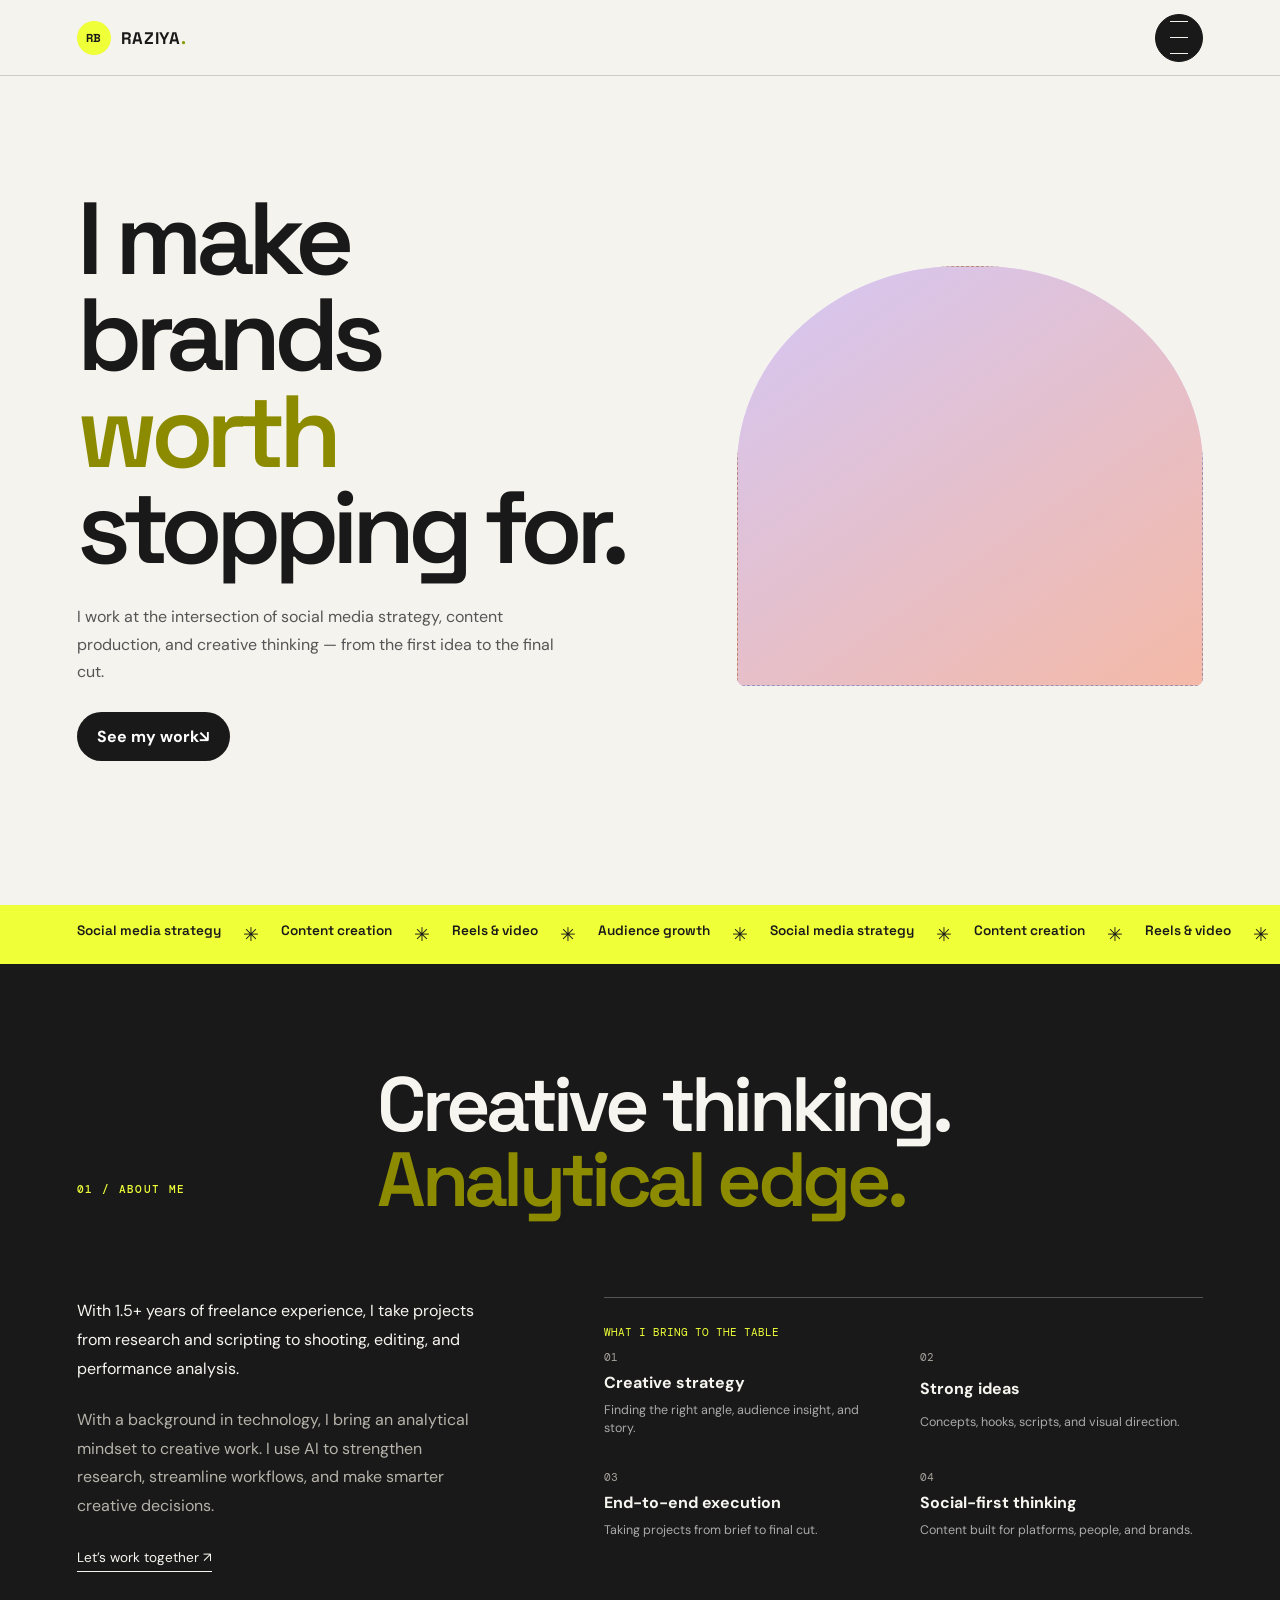
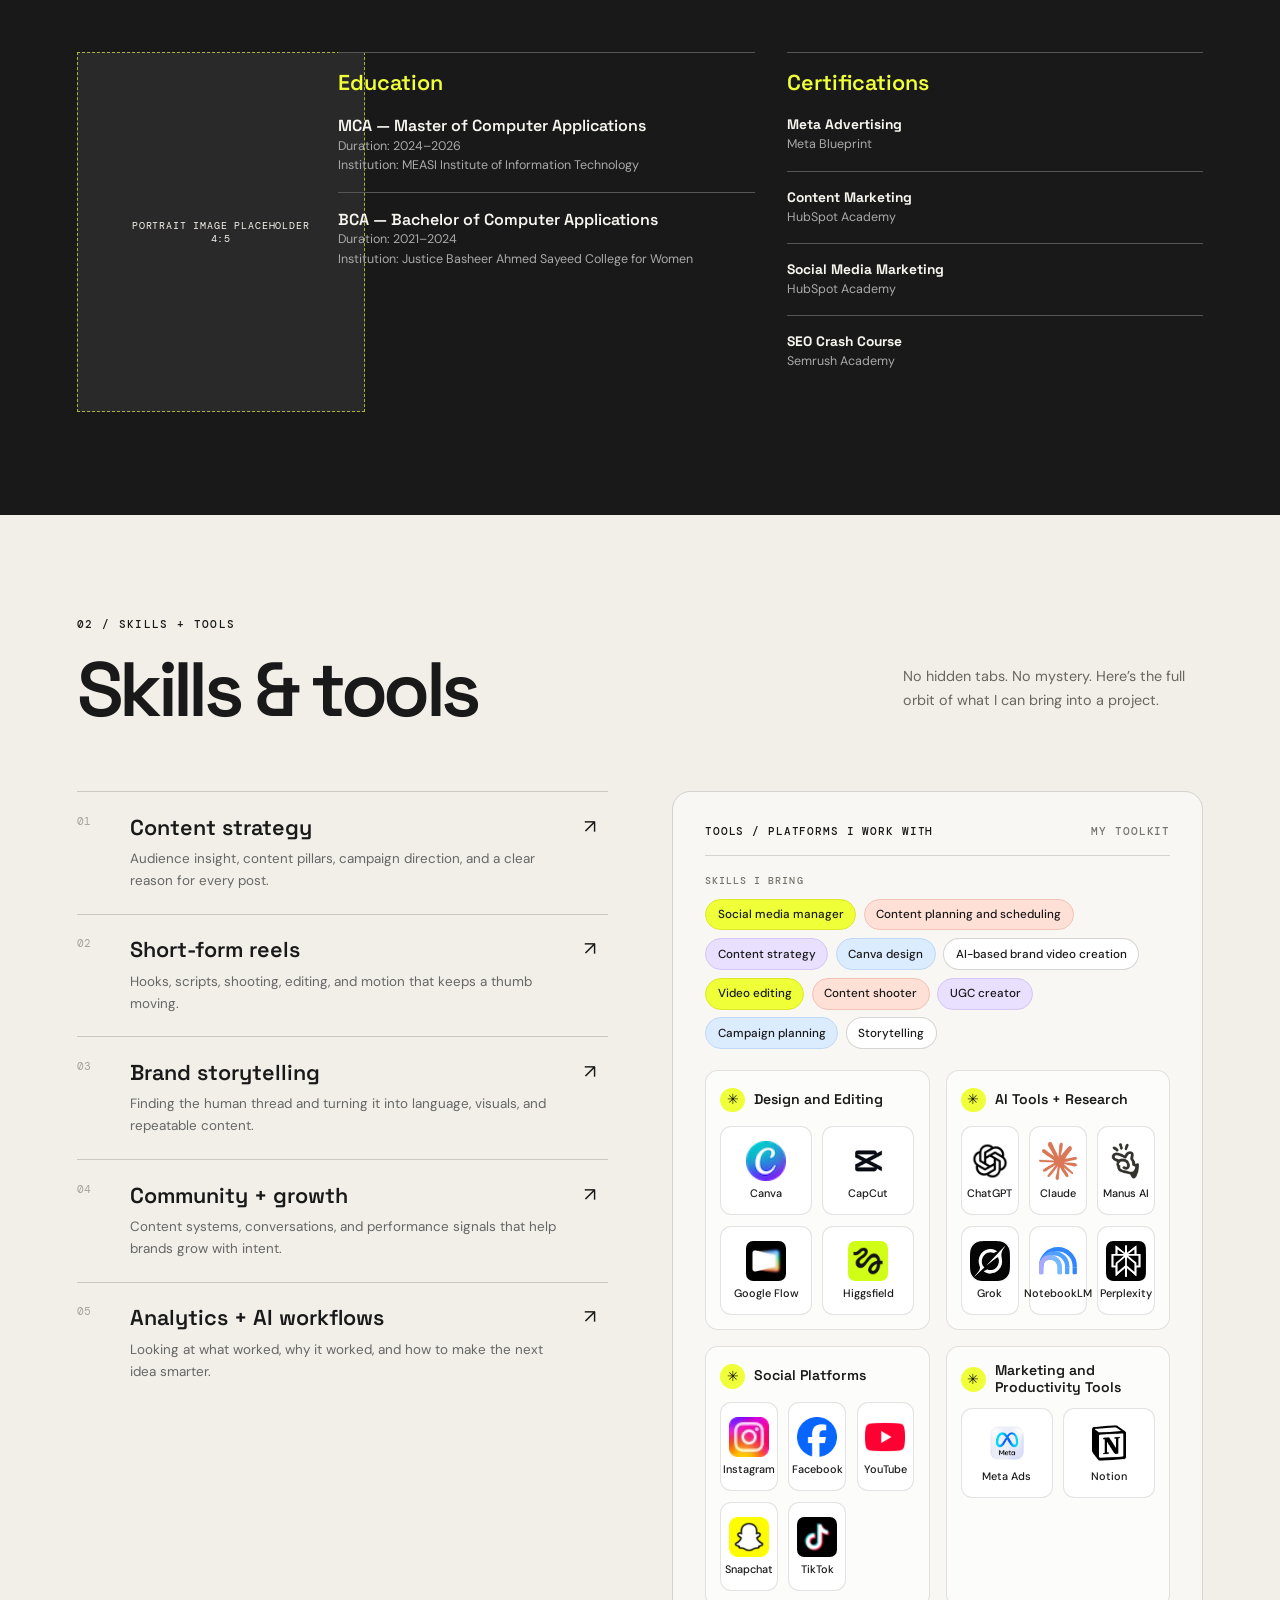
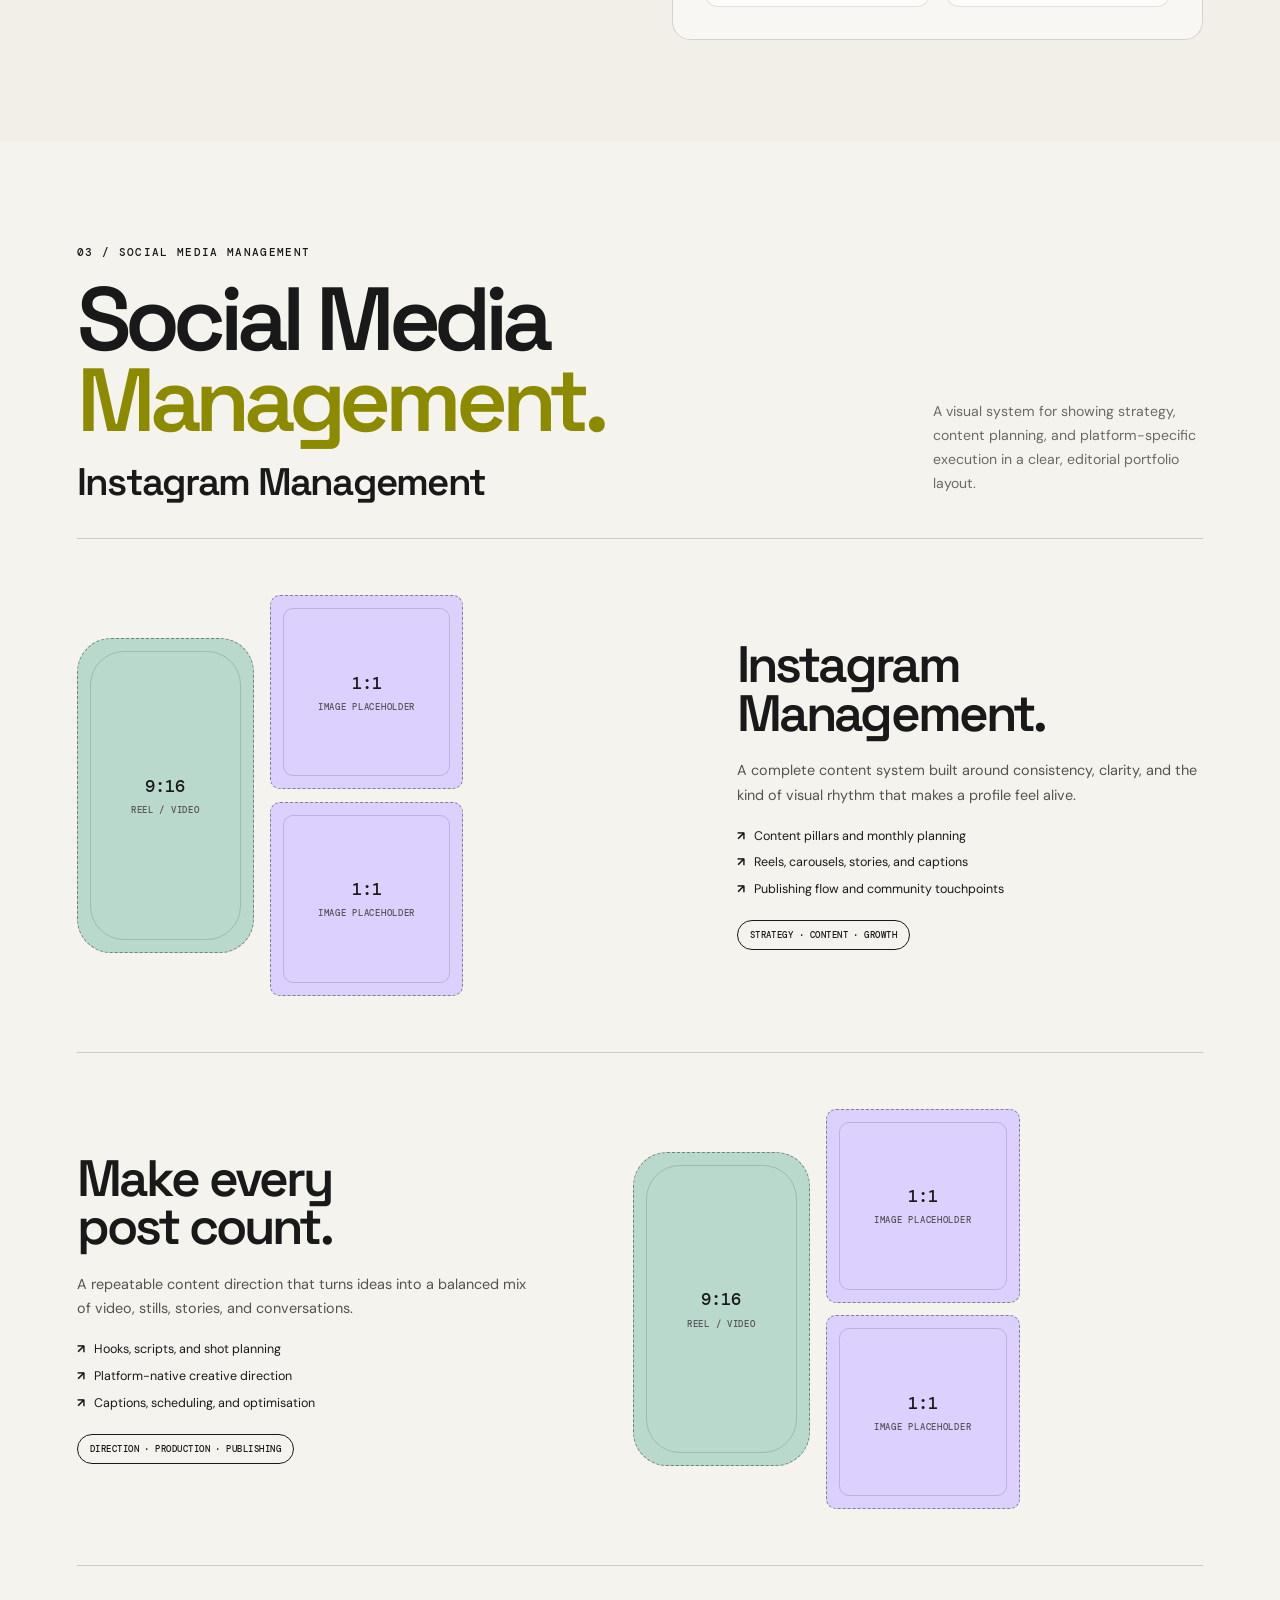
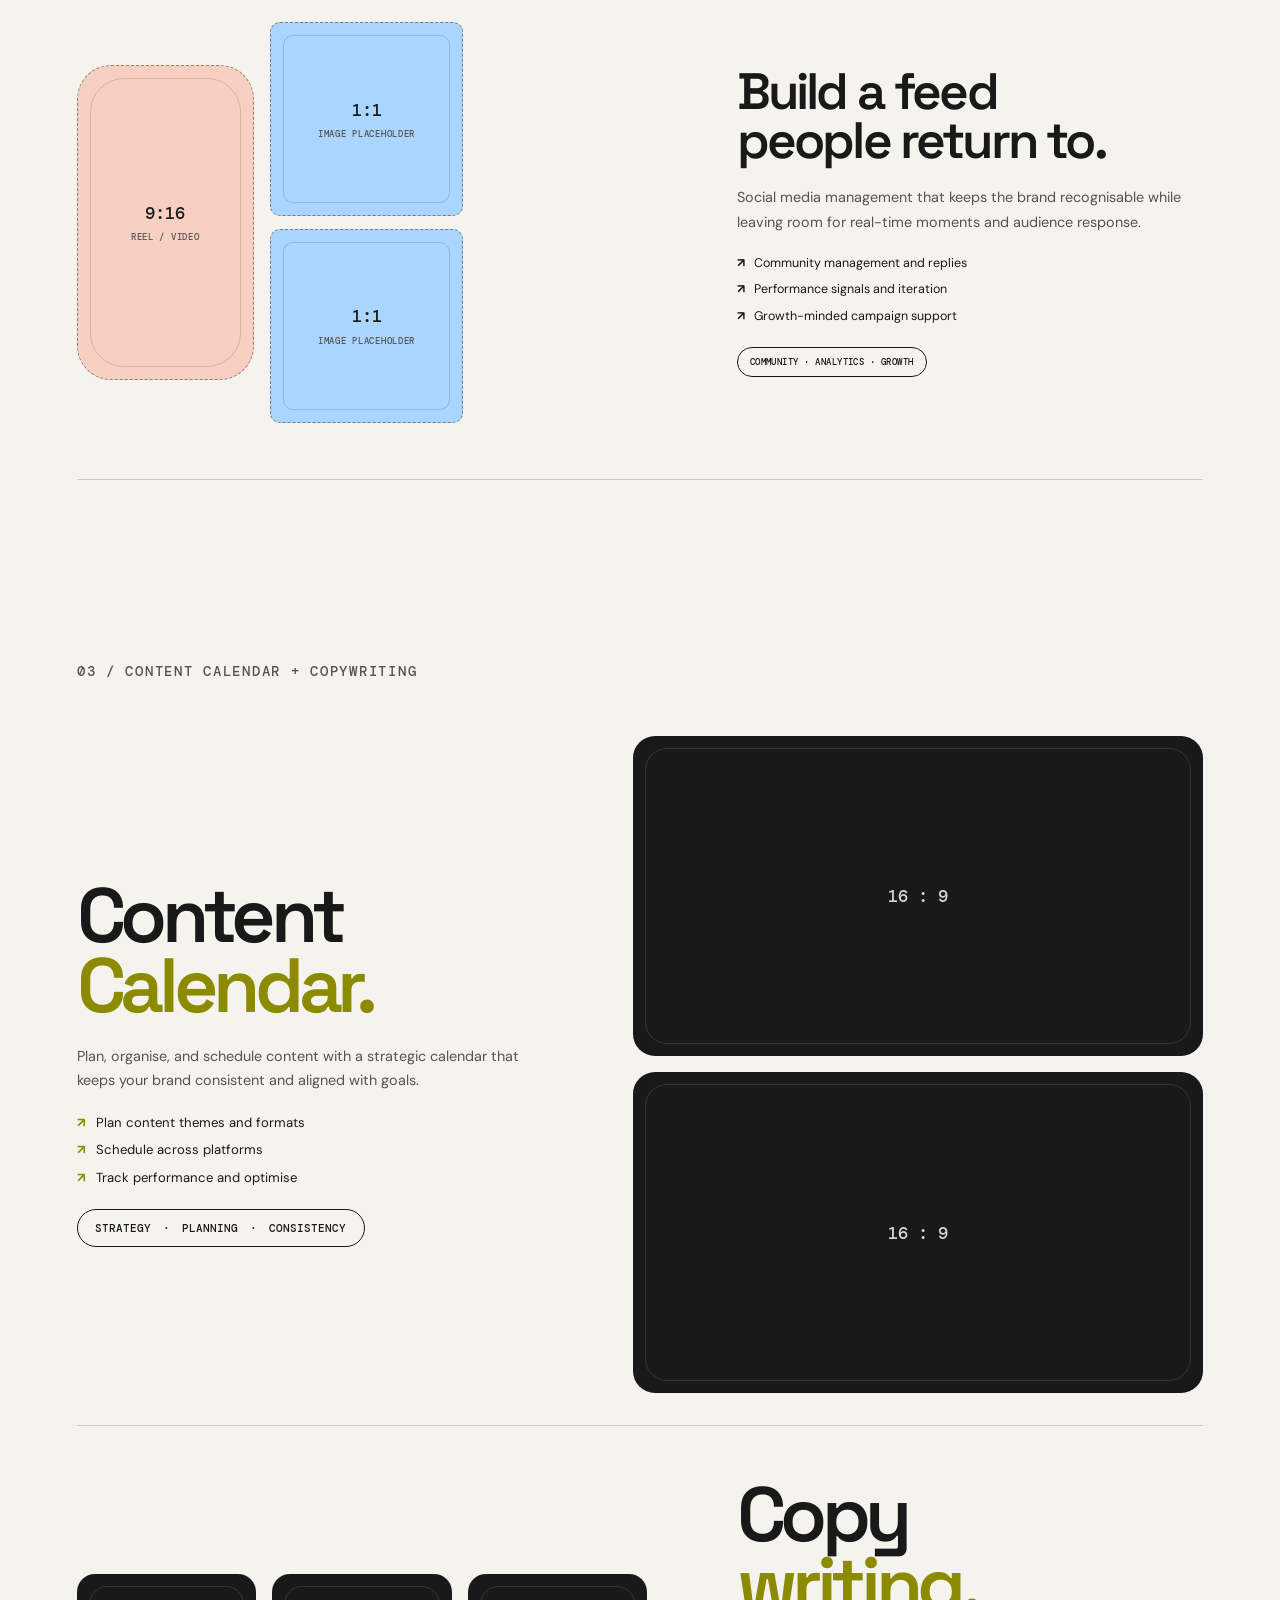
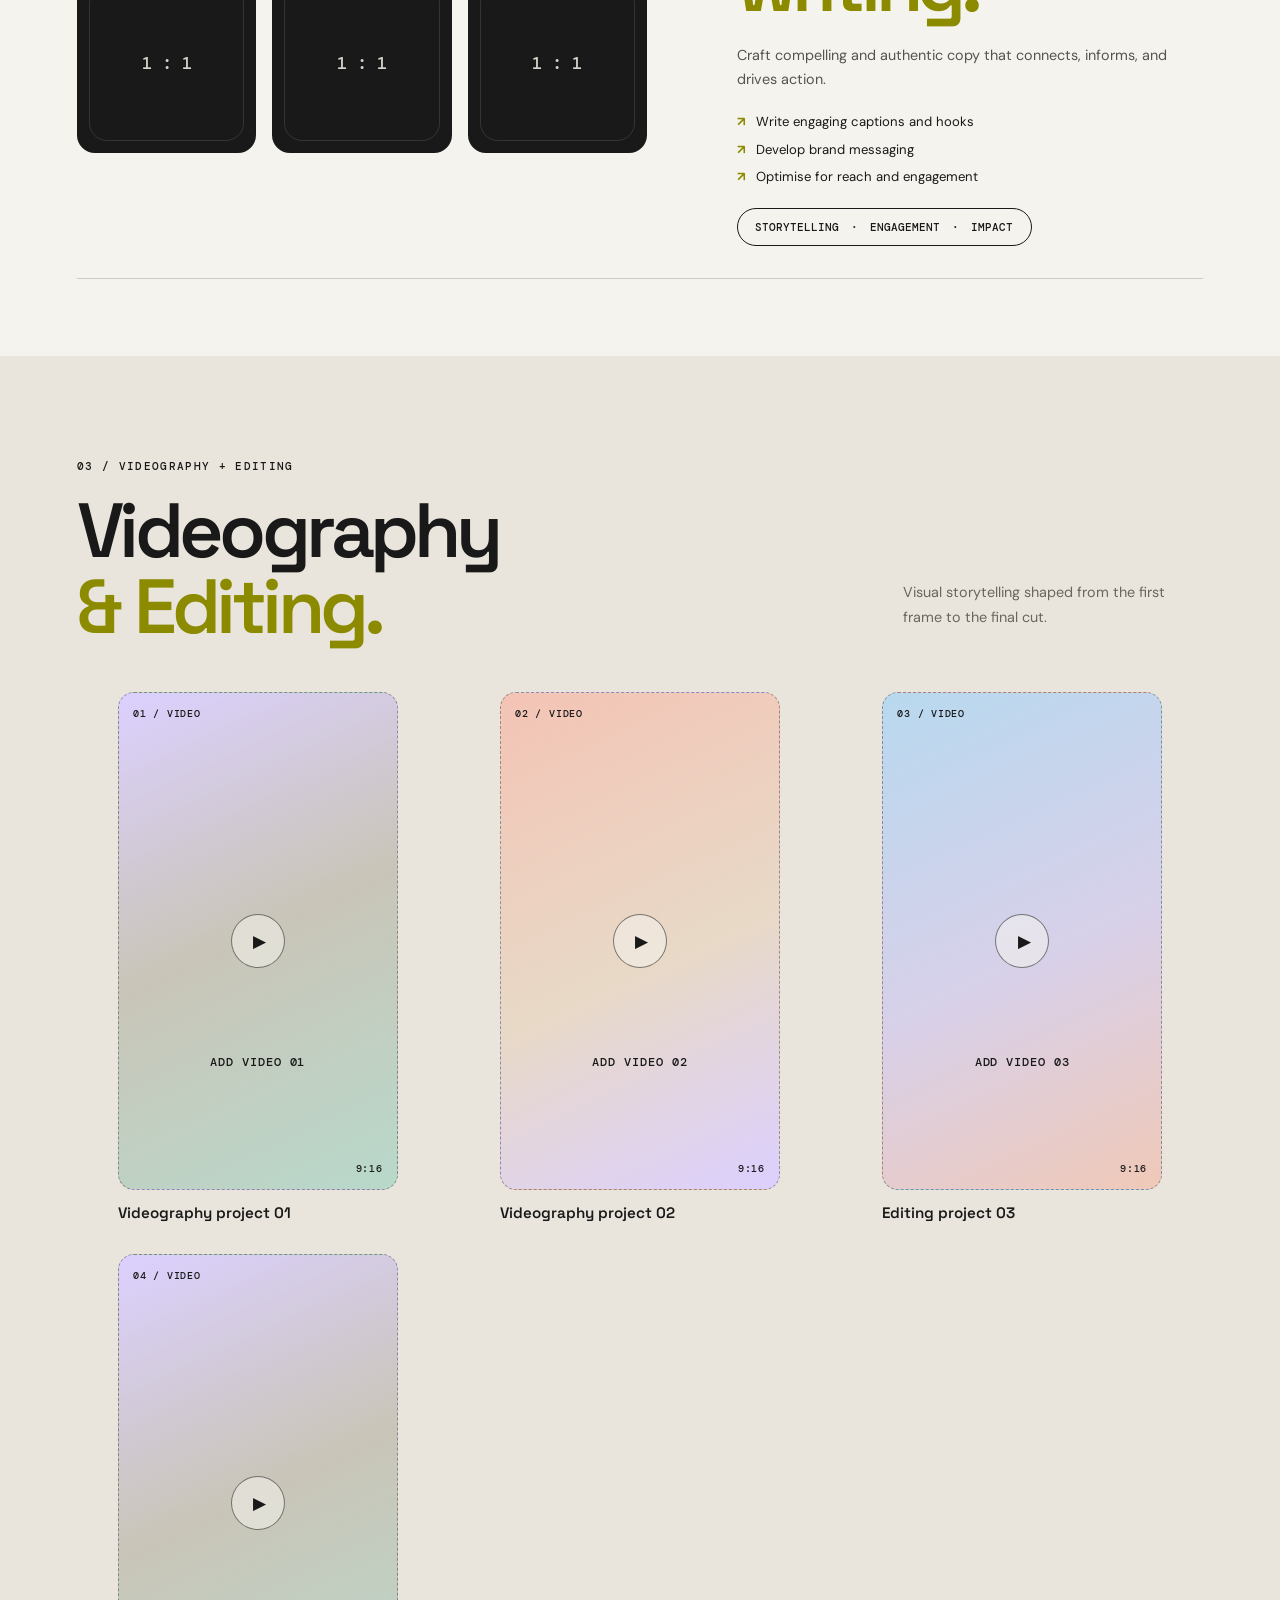
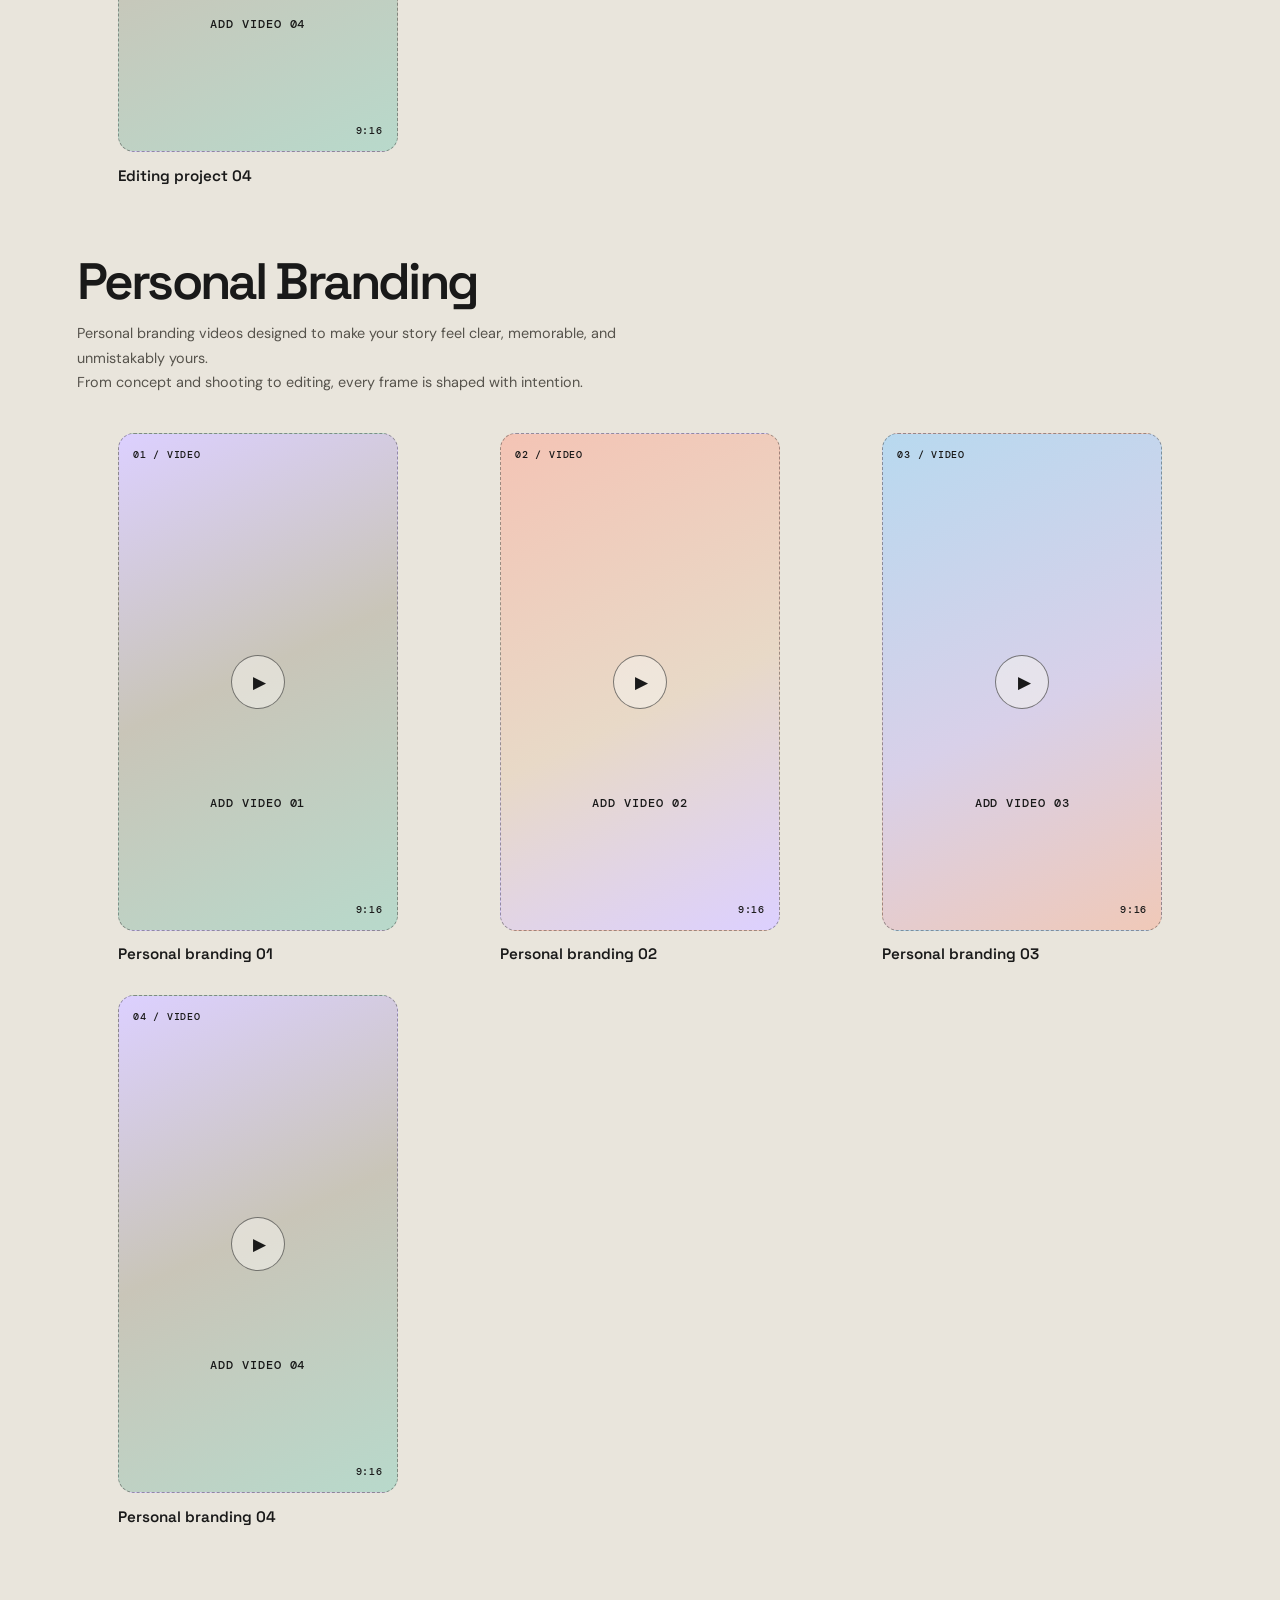
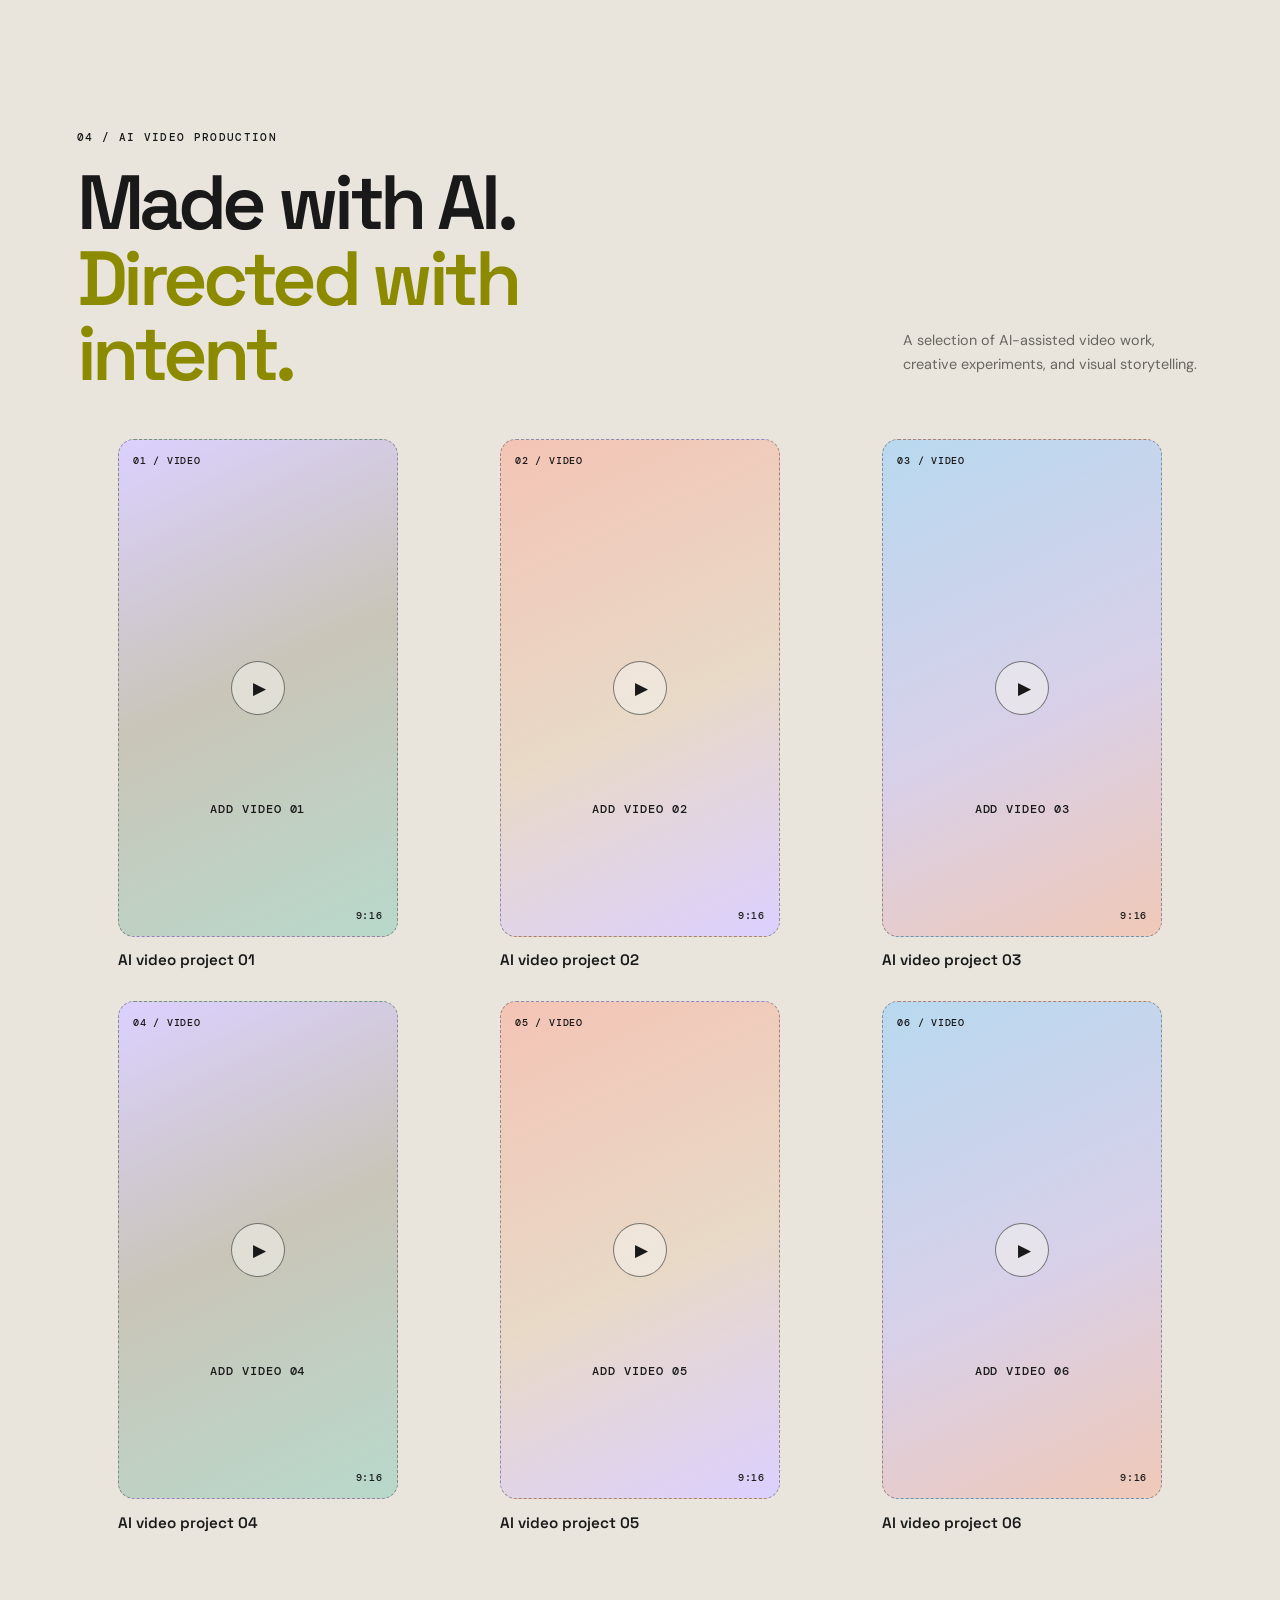
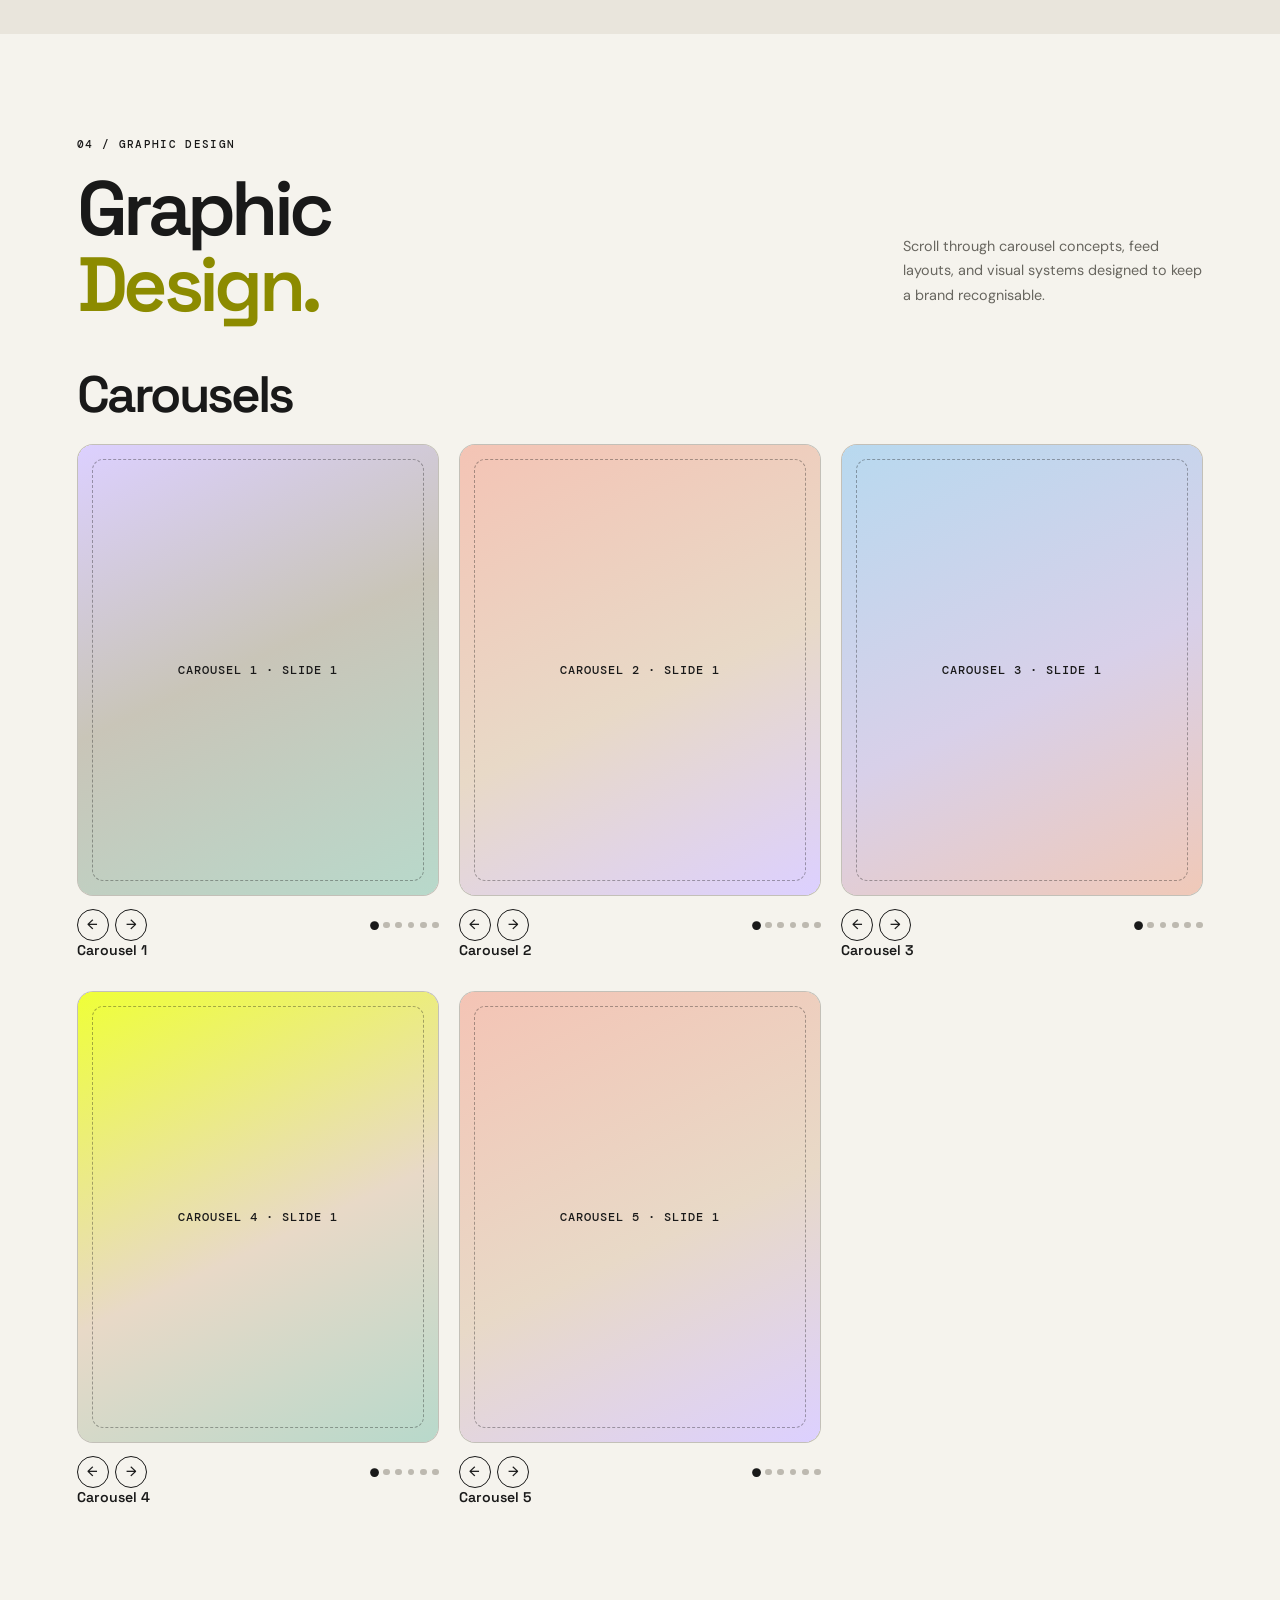
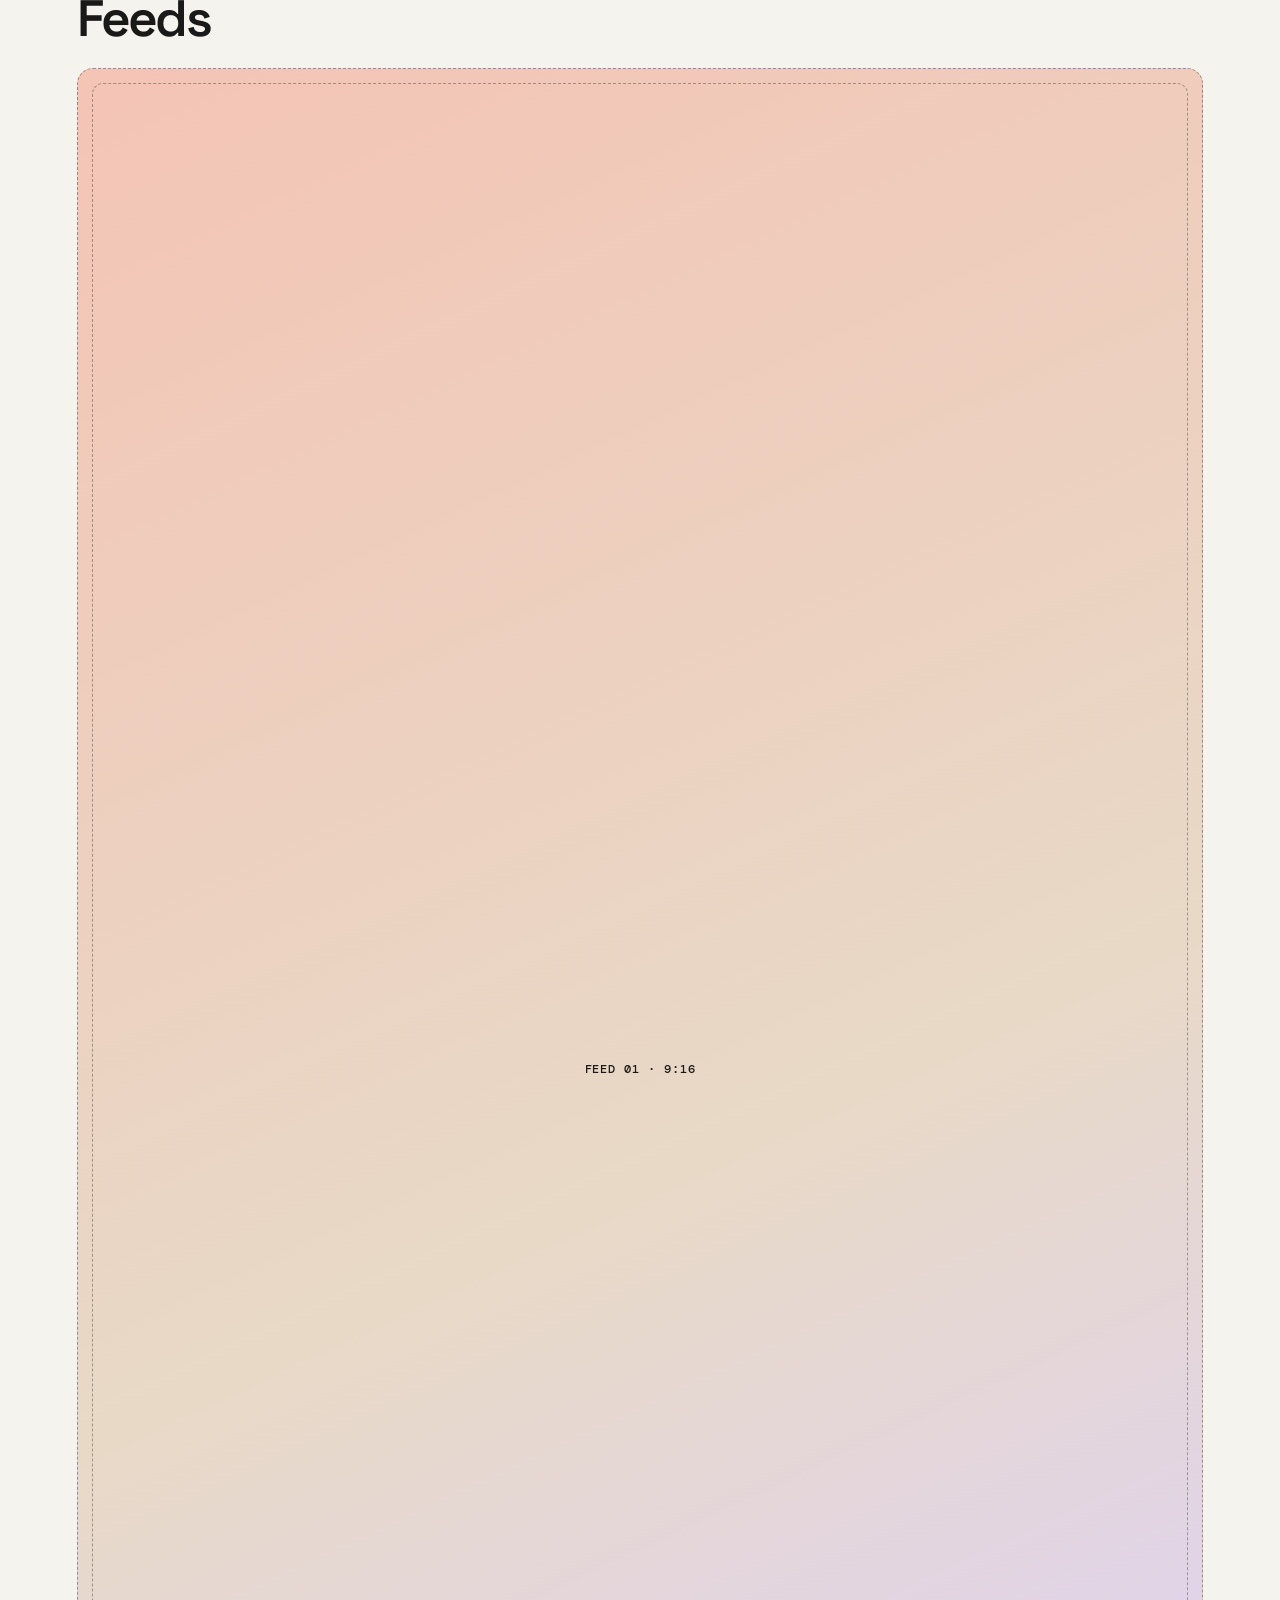
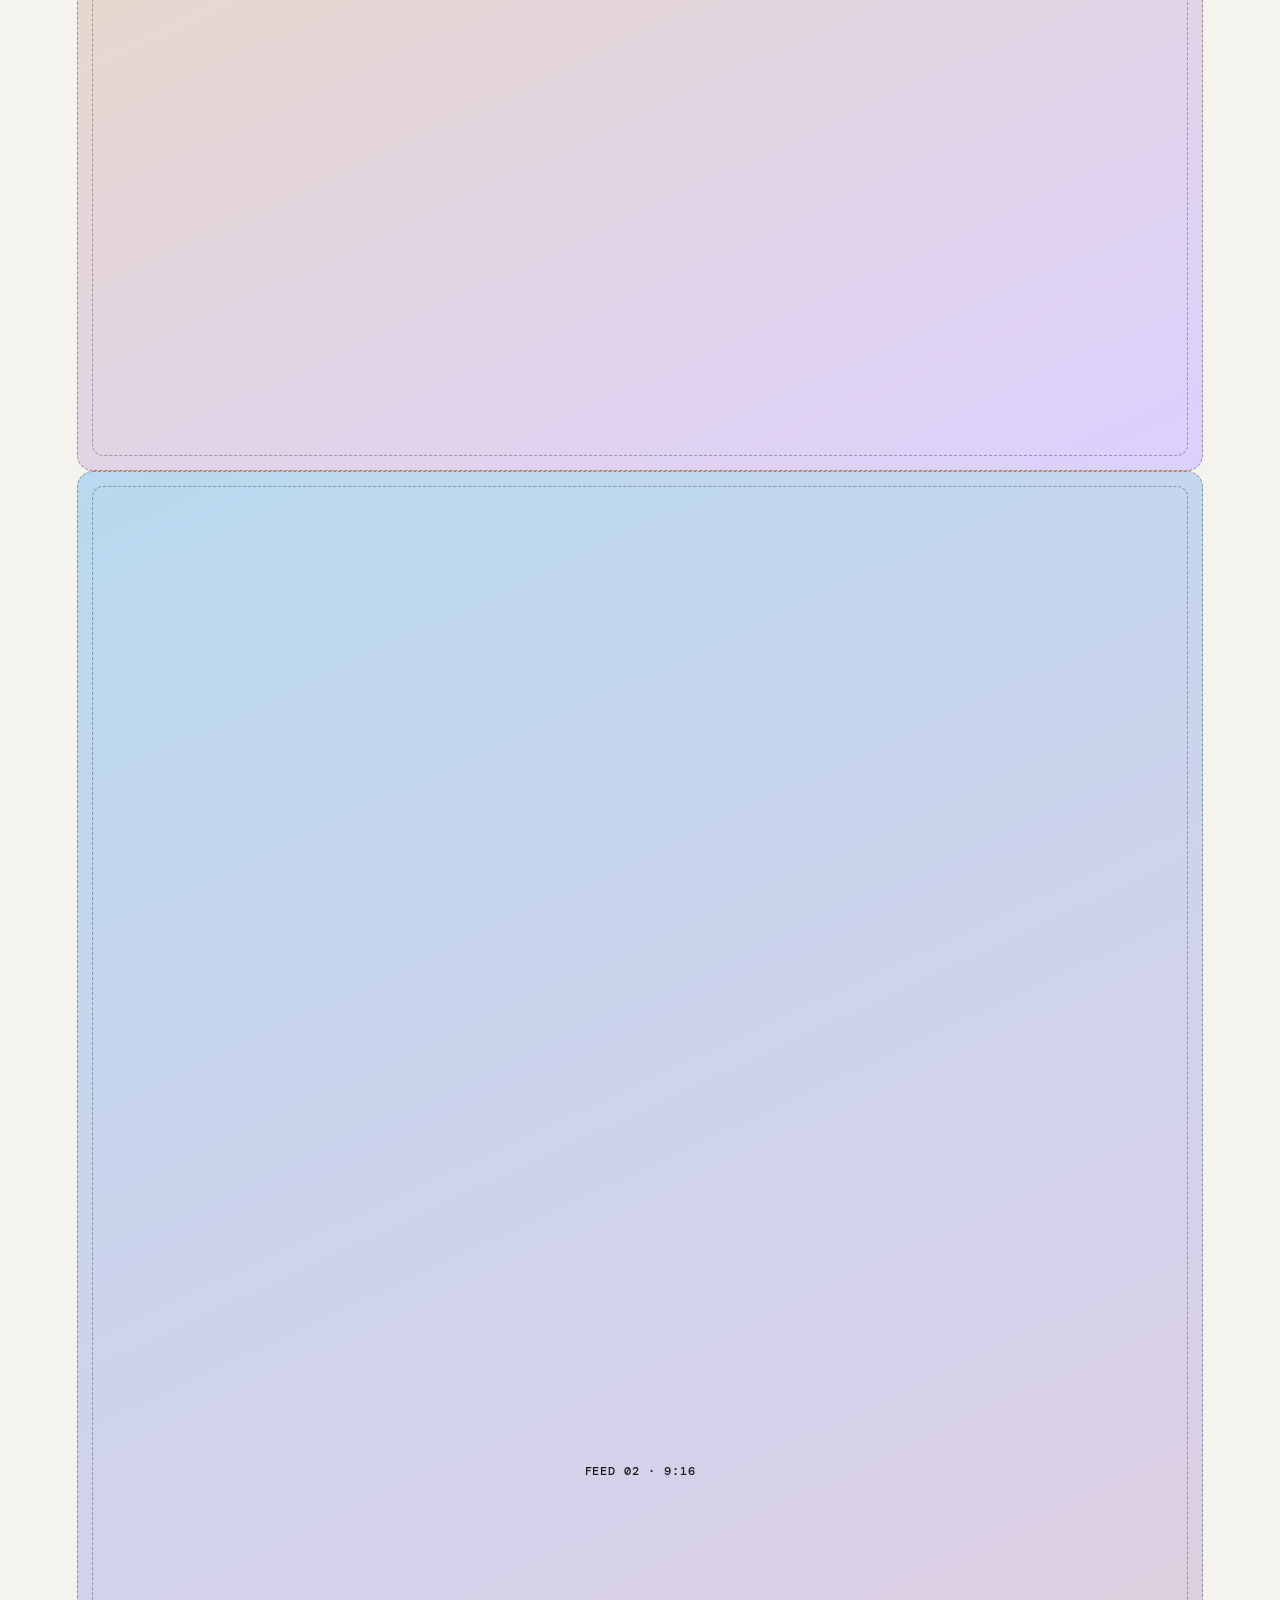
==== commit d3972635: "update" ====
--- a/index -back up Copy.html
+++ b/index -back up Copy.html
@@ -874,7 +874,7 @@
         </div>
         <div class="graphic-design-group">
           <h3 class="graphic-design-subheading">Feeds</h3>
-          <div class="feeds-grid">
+          <div class="s-grid">
             <div class="feed-placeholder"><span>Feed 01 · 9:16</span></div>
             <div class="feed-placeholder"><span>Feed 02 · 9:16</span></div>
             <div class="feed-placeholder"><span>Feed 03 · 9:16</span></div>
